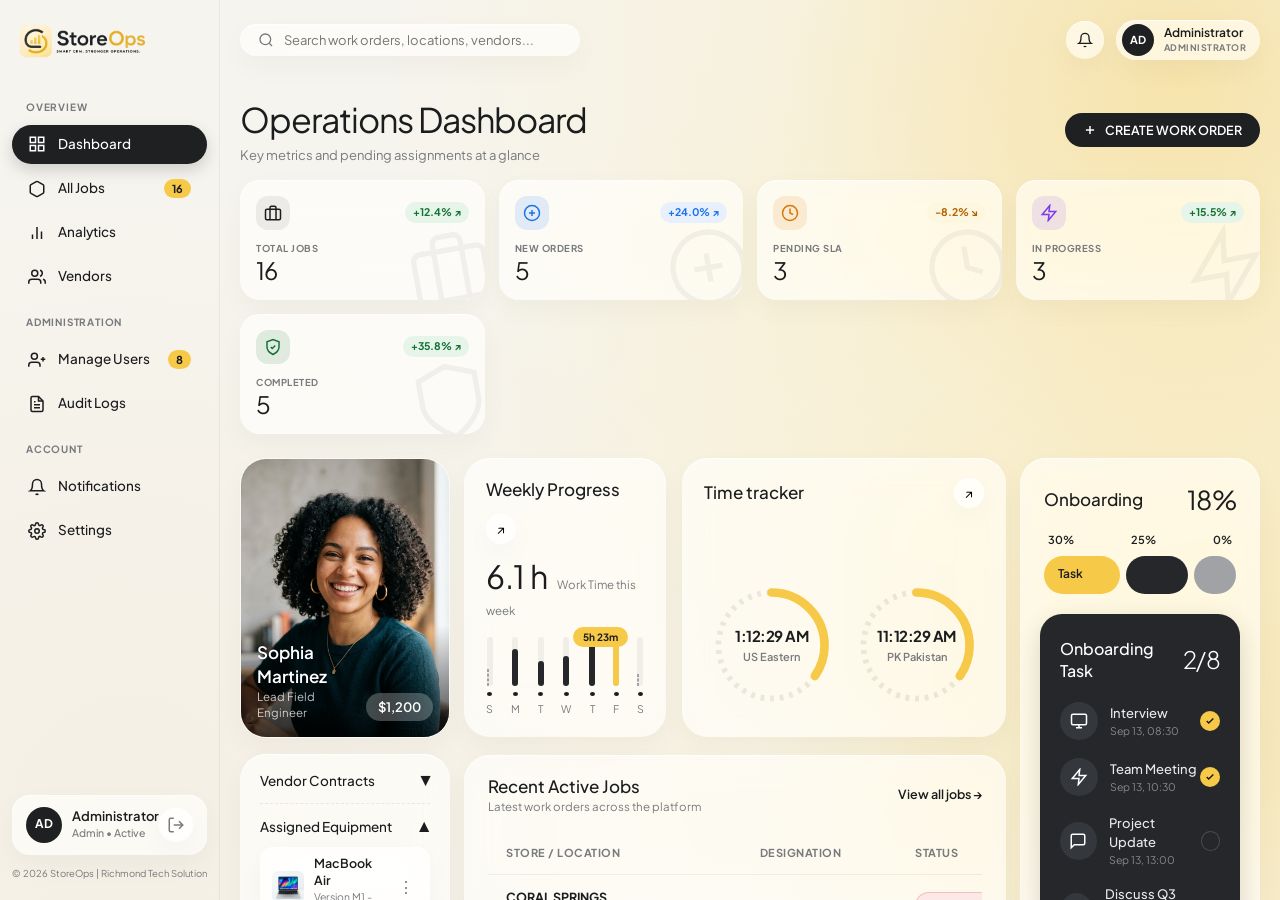
==== index.html @ 30a2a41d "Initial commit - StoreOps CRM" ====
<!DOCTYPE html>
<html lang="en">
<head>
  <meta charset="UTF-8">
  <meta name="viewport" content="width=device-width, initial-scale=1.0">
  <title>Operations Dashboard - StoreOps CRM</title>
  <!-- Main CSS Stylesheet -->
  <link rel="stylesheet" href="css/style.css">
</head>
<body>

  <!-- Mobile Sidebar Backdrop Overlay -->
  <div id="sidebarBackdrop" class="sidebar-overlay"></div>

  <!-- Main App Shell Window Container -->
  <div class="dashboard-container">

    <!-- LEFT SIDEBAR NAVIGATION PANEL -->
    <aside class="crm-sidebar">
      <!-- Top Branding -->
      <div class="sidebar-header">
        <a href="index.html" style="display:flex; align-items:center;">
          <img src="assets/images/storelogo.webp" alt="StoreOps Logo" class="sidebar-logo-img">
        </a>
      </div>

      <!-- Navigation Categories -->
      <nav class="sidebar-nav">
        <div class="nav-section-title">OVERVIEW</div>
        <a href="index.html" class="nav-link active" data-view="dashboard">
          <div class="nav-left-group">
            <svg width="18" height="18" viewBox="0 0 24 24" fill="none" stroke="currentColor" stroke-width="2">
              <rect x="3" y="3" width="7" height="7"></rect>
              <rect x="14" y="3" width="7" height="7"></rect>
              <rect x="14" y="14" width="7" height="7"></rect>
              <rect x="3" y="14" width="7" height="7"></rect>
            </svg>
            <span class="nav-label">Dashboard</span>
          </div>
        </a>

        <a href="jobs.html" class="nav-link" data-view="jobs">
          <div class="nav-left-group">
            <svg width="18" height="18" viewBox="0 0 24 24" fill="none" stroke="currentColor" stroke-width="2">
              <path d="M21 16V8a2 2 0 0 0-1-1.73l-7-4a2 2 0 0 0-2 0l-7 4A2 2 0 0 0 3 8v8a2 2 0 0 0 1 1.73l7 4a2 2 0 0 0 2 0l7-4A2 2 0 0 0 21 16z"></path>
            </svg>
            <span class="nav-label">All Jobs</span>
          </div>
          <span class="nav-badge yellow" id="jobsCountBadge">10</span>
        </a>

        <a href="analytics.html" class="nav-link" data-view="analytics">
          <div class="nav-left-group">
            <svg width="18" height="18" viewBox="0 0 24 24" fill="none" stroke="currentColor" stroke-width="2">
              <line x1="18" y1="20" x2="18" y2="10"></line>
              <line x1="12" y1="20" x2="12" y2="4"></line>
              <line x1="6" y1="20" x2="6" y2="14"></line>
            </svg>
            <span class="nav-label">Analytics</span>
          </div>
        </a>

        <a href="vendors.html" class="nav-link" data-view="vendors">
          <div class="nav-left-group">
            <svg width="18" height="18" viewBox="0 0 24 24" fill="none" stroke="currentColor" stroke-width="2">
              <path d="M17 21v-2a4 4 0 0 0-4-4H5a4 4 0 0 0-4 4v2"></path>
              <circle cx="9" cy="7" r="4"></circle>
              <path d="M23 21v-2a4 4 0 0 0-3-3.87"></path>
              <path d="M16 3.13a4 4 0 0 1 0 7.75"></path>
            </svg>
            <span class="nav-label">Vendors</span>
          </div>
        </a>

        <div class="nav-section-title">ADMINISTRATION</div>
        <a href="users.html" class="nav-link" data-view="users">
          <div class="nav-left-group">
            <svg width="18" height="18" viewBox="0 0 24 24" fill="none" stroke="currentColor" stroke-width="2">
              <path d="M16 21v-2a4 4 0 0 0-4-4H5a4 4 0 0 0-4 4v2"></path>
              <circle cx="8.5" cy="7" r="4"></circle>
              <line x1="20" y1="8" x2="20" y2="14"></line>
              <line x1="23" y1="11" x2="17" y2="11"></line>
            </svg>
            <span class="nav-label">Manage Users</span>
          </div>
          <span class="nav-badge yellow" id="usersCountBadge">8</span>
        </a>

        <a href="audit.html" class="nav-link" data-view="audit">
          <div class="nav-left-group">
            <svg width="18" height="18" viewBox="0 0 24 24" fill="none" stroke="currentColor" stroke-width="2">
              <path d="M14 2H6a2 2 0 0 0-2 2v16a2 2 0 0 0 2 2h12a2 2 0 0 0 2-2V8z"></path>
              <polyline points="14 2 14 8 20 8"></polyline>
              <line x1="16" y1="13" x2="8" y2="13"></line>
              <line x1="16" y1="17" x2="8" y2="17"></line>
              <polyline points="10 9 9 9 8 9"></polyline>
            </svg>
            <span class="nav-label">Audit Logs</span>
          </div>
        </a>

        <div class="nav-section-title">ACCOUNT</div>
        <a href="notifications.html" class="nav-link" data-view="notifications">
          <div class="nav-left-group">
            <svg width="18" height="18" viewBox="0 0 24 24" fill="none" stroke="currentColor" stroke-width="2">
              <path d="M18 8A6 6 0 0 0 6 8c0 7-3 9-3 9h18s-3-2-3-9"></path>
              <path d="M13.73 21a2 2 0 0 1-3.46 0"></path>
            </svg>
            <span class="nav-label">Notifications</span>
          </div>
        </a>

        <a href="#" class="nav-link setting-btn" data-view="settings">
          <div class="nav-left-group">
            <svg width="18" height="18" viewBox="0 0 24 24" fill="none" stroke="currentColor" stroke-width="2">
              <circle cx="12" cy="12" r="3"></circle>
              <path d="M19.4 15a1.65 1.65 0 0 0 .33 1.82l.06.06a2 2 0 0 1 0 2.83 2 2 0 0 1-2.83 0l-.06-.06a1.65 1.65 0 0 0-1.82-.33 1.65 1.65 0 0 0-1 1.51V21a2 2 0 0 1-2 2 2 2 0 0 1-2-2v-.09A1.65 1.65 0 0 0 9 19.4a1.65 1.65 0 0 0-1.82.33l-.06.06a2 2 0 0 1-2.83 0 2 2 0 0 1 0-2.83l.06-.06a1.65 1.65 0 0 0 .33-1.82 1.65 1.65 0 0 0-1.51-1H3a2 2 0 0 1-2-2 2 2 0 0 1 2-2h.09A1.65 1.65 0 0 0 4.6 9a1.65 1.65 0 0 0-.33-1.82l-.06-.06a2 2 0 0 1 0-2.83 2 2 0 0 1 2.83 0l.06.06a1.65 1.65 0 0 0 1.82.33H9a1.65 1.65 0 0 0 1-1.51V3a2 2 0 0 1 2-2 2 2 0 0 1 2 2v.09a1.65 1.65 0 0 0 1 1.51 1.65 1.65 0 0 0 1.82-.33l.06-.06a2 2 0 0 1 2.83 0 2 2 0 0 1 0 2.83l-.06.06a1.65 1.65 0 0 0-.33 1.82V9a1.65 1.65 0 0 0 1.51 1H21a2 2 0 0 1 2 2 2 2 0 0 1-2 2h-.09a1.65 1.65 0 0 0-1.51 1z"></path>
            </svg>
            <span class="nav-label">Settings</span>
          </div>
        </a>
      </nav>

      <!-- Sidebar Footer Active Account Profile & Logout -->
      <div class="sidebar-footer">
        <div class="sidebar-user-card">
          <div class="user-card-info">
            <div class="user-card-avatar">AD</div>
            <div class="user-card-details">
              <span id="sidebarUserName" class="user-card-name">Administrator</span>
              <span id="sidebarUserRole" class="user-card-role">Admin • Active</span>
            </div>
          </div>
          <button id="sidebarLogoutBtn" class="logout-btn" title="Logout Account">
            <svg width="18" height="18" viewBox="0 0 24 24" fill="none" stroke="currentColor" stroke-width="2">
              <path d="M9 21H5a2 2 0 0 1-2-2V5a2 2 0 0 1 2-2h4"></path>
              <polyline points="16 17 21 12 16 7"></polyline>
              <line x1="21" y1="12" x2="9" y2="12"></line>
            </svg>
          </button>
        </div>

        <div class="sidebar-copyright">
          © 2026 StoreOps | Richmond Tech Solution
        </div>
      </div>
    </aside>

    <!-- RIGHT MAIN CRM CONTENT WORKSPACE -->
    <div class="crm-main-content">

      <!-- TRANSPARENT STICKY TOP HEADER BAR -->
      <header class="top-nav-bar">
        <div class="top-search-group" style="display: flex; align-items: center; gap: 10px; width: 100%; max-width: 380px;">
          <button class="icon-btn mobile-menu-toggle" id="sidebarToggleBtn" title="Toggle Navigation Menu" style="display: none; flex-shrink: 0;">
            <svg width="20" height="20" viewBox="0 0 24 24" fill="none" stroke="currentColor" stroke-width="2"><line x1="3" y1="12" x2="21" y2="12"></line><line x1="3" y1="6" x2="21" y2="6"></line><line x1="3" y1="18" x2="21" y2="18"></line></svg>
          </button>
          <div class="top-search-box">
            <svg width="16" height="16" viewBox="0 0 24 24" fill="none" stroke="currentColor" stroke-width="2">
              <circle cx="11" cy="11" r="8"></circle>
              <line x1="21" y1="21" x2="16.65" y2="16.65"></line>
            </svg>
            <input type="text" id="globalSearchInput" placeholder="Search work orders, locations, vendors..." class="search-input">
          </div>
        </div>

        <!-- User Profile Badge & Notifications -->
        <div class="header-right-actions">
          <button class="icon-btn" title="Notifications" onclick="window.location.href='notifications.html'">
            <svg width="16" height="16" viewBox="0 0 24 24" fill="none" stroke="currentColor" stroke-width="2">
              <path d="M18 8A6 6 0 0 0 6 8c0 7-3 9-3 9h18s-3-2-3-9"></path>
              <path d="M13.73 21a2 2 0 0 1-3.46 0"></path>
            </svg>
          </button>

          <div class="user-profile-badge">
            <div class="user-avatar">AD</div>
            <div class="user-meta">
              <span id="headerUserName" class="user-name">Administrator</span>
              <span id="headerUserRole" class="user-role-tag">ADMINISTRATOR</span>
            </div>
          </div>
        </div>
      </header>

      <!-- OPERATIONS DASHBOARD MAIN PAGE WORKSPACE -->
      <main id="dashboardView">
        <!-- Welcome Greeting & Title Section -->
        <section class="hero-metrics-section">
          <div class="hero-header-row">
            <div>
              <h1 class="hero-title">Operations Dashboard</h1>
              <p class="hero-subtitle">Key metrics and pending assignments at a glance</p>
            </div>
            <button class="crm-btn-primary main-create-btn" onclick="openCRMModal('job')">
              <svg width="14" height="14" viewBox="0 0 24 24" fill="none" stroke="currentColor" stroke-width="2.5"><line x1="12" y1="5" x2="12" y2="19"></line><line x1="5" y1="12" x2="19" y2="12"></line></svg>
              CREATE WORK ORDER
            </button>
          </div>

          <!-- 5 Rich Summary KPI Cards with Trend Badges & Faint SVG Watermark Backgrounds -->
          <div class="storeops-kpi-row">
            <!-- Card 1: Total Jobs -->
            <div class="kpi-card">
              <div class="kpi-top-row">
                <div class="kpi-icon-box">
                  <svg width="18" height="18" viewBox="0 0 24 24" fill="none" stroke="currentColor" stroke-width="2">
                    <rect x="2" y="7" width="20" height="14" rx="2" ry="2"></rect>
                    <path d="M16 21V5a2 2 0 0 0-2-2h-4a2 2 0 0 0-2 2v16"></path>
                  </svg>
                </div>
                <span class="kpi-trend-pill up">+12.4% ↗</span>
              </div>
              <div class="kpi-bottom-content">
                <span class="kpi-card-title">TOTAL JOBS</span>
                <span id="kpiTotalJobs" class="kpi-card-number">153</span>
              </div>
              <svg class="kpi-watermark-bg" viewBox="0 0 24 24" fill="none" stroke="currentColor" stroke-width="1.5">
                <rect x="2" y="7" width="20" height="14" rx="2" ry="2"></rect>
                <path d="M16 21V5a2 2 0 0 0-2-2h-4a2 2 0 0 0-2 2v16"></path>
              </svg>
            </div>

            <!-- Card 2: New -->
            <div class="kpi-card">
              <div class="kpi-top-row">
                <div class="kpi-icon-box blue">
                  <svg width="18" height="18" viewBox="0 0 24 24" fill="none" stroke="currentColor" stroke-width="2">
                    <circle cx="12" cy="12" r="10"></circle>
                    <line x1="12" y1="8" x2="12" y2="16"></line>
                    <line x1="8" y1="12" x2="16" y2="12"></line>
                  </svg>
                </div>
                <span class="kpi-trend-pill blue">+24.0% ↗</span>
              </div>
              <div class="kpi-bottom-content">
                <span class="kpi-card-title">NEW ORDERS</span>
                <span id="kpiNewJobs" class="kpi-card-number">4</span>
              </div>
              <svg class="kpi-watermark-bg" viewBox="0 0 24 24" fill="none" stroke="currentColor" stroke-width="1.5">
                <circle cx="12" cy="12" r="10"></circle>
                <line x1="12" y1="8" x2="12" y2="16"></line>
                <line x1="8" y1="12" x2="16" y2="12"></line>
              </svg>
            </div>

            <!-- Card 3: Pending -->
            <div class="kpi-card">
              <div class="kpi-top-row">
                <div class="kpi-icon-box amber">
                  <svg width="18" height="18" viewBox="0 0 24 24" fill="none" stroke="currentColor" stroke-width="2">
                    <circle cx="12" cy="12" r="10"></circle>
                    <polyline points="12 6 12 12 16 14"></polyline>
                  </svg>
                </div>
                <span class="kpi-trend-pill down">-8.2% ↘</span>
              </div>
              <div class="kpi-bottom-content">
                <span class="kpi-card-title">PENDING SLA</span>
                <span id="kpiPendingJobs" class="kpi-card-number">1</span>
              </div>
              <svg class="kpi-watermark-bg" viewBox="0 0 24 24" fill="none" stroke="currentColor" stroke-width="1.5">
                <circle cx="12" cy="12" r="10"></circle>
                <polyline points="12 6 12 12 16 14"></polyline>
              </svg>
            </div>

            <!-- Card 4: In Progress -->
            <div class="kpi-card">
              <div class="kpi-top-row">
                <div class="kpi-icon-box purple">
                  <svg width="18" height="18" viewBox="0 0 24 24" fill="none" stroke="currentColor" stroke-width="2">
                    <polygon points="13 2 3 14 12 14 11 22 21 10 12 10 13 2"></polygon>
                  </svg>
                </div>
                <span class="kpi-trend-pill up">+15.5% ↗</span>
              </div>
              <div class="kpi-bottom-content">
                <span class="kpi-card-title">IN PROGRESS</span>
                <span id="kpiProgressJobs" class="kpi-card-number">10</span>
              </div>
              <svg class="kpi-watermark-bg" viewBox="0 0 24 24" fill="none" stroke="currentColor" stroke-width="1.5">
                <polygon points="13 2 3 14 12 14 11 22 21 10 12 10 13 2"></polygon>
              </svg>
            </div>

            <!-- Card 5: Done -->
            <div class="kpi-card highlight-green">
              <div class="kpi-top-row">
                <div class="kpi-icon-box green">
                  <svg width="18" height="18" viewBox="0 0 24 24" fill="none" stroke="currentColor" stroke-width="2">
                    <path d="M12 22s8-4 8-10V5l-8-3-8 3v7c0 6 8 10 8 10z"></path>
                    <polyline points="9 12 11 14 15 10"></polyline>
                  </svg>
                </div>
                <span class="kpi-trend-pill up">+35.8% ↗</span>
              </div>
              <div class="kpi-bottom-content">
                <span class="kpi-card-title">COMPLETED</span>
                <span id="kpiDoneJobs" class="kpi-card-number">133</span>
              </div>
              <svg class="kpi-watermark-bg" viewBox="0 0 24 24" fill="none" stroke="currentColor" stroke-width="1.5">
                <path d="M12 22s8-4 8-10V5l-8-3-8 3v7c0 6 8 10 8 10z"></path>
              </svg>
            </div>
          </div>
        </section>

        <!-- Main 3-Column Dashboard Layout -->
        <div class="dashboard-grid">

          <!-- COLUMN 1: Profile & Accordion Menu -->
          <section class="left-col">
            <!-- Team Member Hero Portrait Card -->
            <div class="profile-card">
              <img src="assets/images/avatar.png" alt="Sophia Martinez" class="profile-img">
              <div class="profile-overlay">
                <div class="profile-info">
                  <h3 class="profile-name">Sophia Martinez</h3>
                  <p class="profile-role">Lead Field Engineer</p>
                </div>
                <div class="profile-badge">$1,200</div>
              </div>
            </div>

            <!-- Collapsible Accordion List -->
            <div class="accordion-card">
              <div class="accordion-item">
                <div class="accordion-header">
                  <span>Vendor Contracts</span>
                  <i>▼</i>
                </div>
                <div class="accordion-content">
                  <p class="stat-subtext">Active Vendors: 18 Certified Trades.</p>
                </div>
              </div>

              <div class="accordion-item expanded">
                <div class="accordion-header">
                  <span>Assigned Equipment</span>
                  <i>▲</i>
                </div>
                <div class="accordion-content">
                  <div class="device-item">
                    <img src="assets/images/macbook_air.png" alt="MacBook Air" class="device-img-thumb">
                    <div class="device-details">
                      <div class="device-name">MacBook Air</div>
                      <div class="device-spec">Version M1 - Field Ops</div>
                    </div>
                    <button class="more-btn">⋮</button>
                  </div>
                </div>
              </div>

              <div class="accordion-item">
                <div class="accordion-header">
                  <span>Payment Summary</span>
                  <i>▼</i>
                </div>
                <div class="accordion-content">
                  <p class="stat-subtext">Completed Work Invoices: $42,500.</p>
                </div>
              </div>
            </div>
          </section>

          <!-- COLUMN 2: Weekly Progress & Dual Circular Dotted Clocks -->
          <section class="middle-col">
            <!-- Top Split Cards -->
            <div class="middle-top-row">
              <!-- Progress Chart -->
              <div class="dash-card">
                <div class="card-header">
                  <h2 class="card-title">Weekly Progress</h2>
                  <button class="arrow-circle-btn">↗</button>
                </div>
                <div>
                  <span class="big-stat-val">6.1 h</span>
                  <span class="stat-subtext">Work Time this week</span>
                </div>
                <div class="chart-container">
                  <div class="floating-tooltip-pill">5h 23m</div>
                  <div class="bars-wrapper">
                    <div class="bar-col"><div class="bar-track"><div class="bar-fill dashed" style="height: 35%;"></div></div><div class="bar-dot"></div><span class="bar-day-label">S</span></div>
                    <div class="bar-col"><div class="bar-track"><div class="bar-fill" style="height: 75%;"></div></div><div class="bar-dot"></div><span class="bar-day-label">M</span></div>
                    <div class="bar-col"><div class="bar-track"><div class="bar-fill" style="height: 50%;"></div></div><div class="bar-dot"></div><span class="bar-day-label">T</span></div>
                    <div class="bar-col"><div class="bar-track"><div class="bar-fill" style="height: 60%;"></div></div><div class="bar-dot"></div><span class="bar-day-label">W</span></div>
                    <div class="bar-col"><div class="bar-track"><div class="bar-fill" style="height: 85%;"></div></div><div class="bar-dot"></div><span class="bar-day-label">T</span></div>
                    <div class="bar-col"><div class="bar-track"><div class="bar-fill highlight" style="height: 95%;"></div></div><div class="bar-dot"></div><span class="bar-day-label">F</span></div>
                    <div class="bar-col"><div class="bar-track"><div class="bar-fill dashed" style="height: 25%;"></div></div><div class="bar-dot"></div><span class="bar-day-label">S</span></div>
                  </div>
                </div>
              </div>

              <!-- Time tracker Card with 2 DUAL CIRCULAR DOTTED DIAL CLOCKS -->
              <div class="dash-card time-tracker-card">
                <div class="card-header">
                  <h2 class="card-title">Time tracker</h2>
                  <button class="arrow-circle-btn">↗</button>
                </div>

                <div class="circular-clocks-row">
                  <div class="clock-dial-item">
                    <div class="timer-display-box">
                      <svg class="radial-timer-svg" viewBox="0 0 140 140">
                        <circle class="timer-circle-bg" cx="70" cy="70" r="55"></circle>
                        <circle class="timer-circle-progress" cx="70" cy="70" r="55"></circle>
                      </svg>
                      <div class="timer-center-info">
                        <div id="usTimeDigits" class="timer-digits">07:25 PM</div>
                        <div class="timer-sublabel">US Eastern</div>
                      </div>
                    </div>
                  </div>

                  <div class="clock-dial-item">
                    <div class="timer-display-box">
                      <svg class="radial-timer-svg" viewBox="0 0 140 140">
                        <circle class="timer-circle-bg" cx="70" cy="70" r="55"></circle>
                        <circle class="timer-circle-progress" cx="70" cy="70" r="55"></circle>
                      </svg>
                      <div class="timer-center-info">
                        <div id="pkTimeDigits" class="timer-digits">04:25 AM</div>
                        <div class="timer-sublabel">PK Pakistan</div>
                      </div>
                    </div>
                  </div>
                </div>
              </div>
            </div>

            <!-- Recent Active Jobs Table Container -->
            <div class="jobs-table-card">
              <div class="table-card-header">
                <div>
                  <h2 class="card-title">Recent Active Jobs</h2>
                  <p class="stat-subtext">Latest work orders across the platform</p>
                </div>
                <a href="jobs.html" class="view-all-link">View all jobs →</a>
              </div>

              <div class="table-responsive">
                <table class="crm-table">
                  <thead>
                    <tr>
                      <th>STORE / LOCATION</th>
                      <th>DESIGNATION</th>
                      <th>STATUS</th>
                      <th>URGENCY</th>
                    </tr>
                  </thead>
                  <tbody id="activeJobsTableBody">
                    <!-- Dashboard Jobs Table Rows -->
                  </tbody>
                </table>
              </div>
            </div>
          </section>

          <!-- COLUMN 3: Unified Outer Single Container Card -->
          <section class="right-col">
            <div class="right-unified-card">
              <div class="onboarding-overview-section">
                <div class="overview-header">
                  <h2 class="card-title">Onboarding</h2>
                  <span class="percent-large">18%</span>
                </div>

                <div class="progress-metrics-row">
                  <span>30%</span>
                  <span>25%</span>
                  <span>0%</span>
                </div>

                <div class="multi-color-bar">
                  <div class="segment-pill yellow">Task</div>
                  <div class="segment-pill dark"></div>
                  <div class="segment-pill gray"></div>
                </div>
              </div>

              <div class="dark-task-panel">
                <div class="dark-panel-header">
                  <h2 class="panel-title">Onboarding Task</h2>
                  <span id="taskCounterBadge" class="task-count-badge">2/8</span>
                </div>

                <div class="tasks-list">
                  <div class="task-item-row">
                    <div class="task-left-info">
                      <div class="task-icon-circle">
                        <svg width="18" height="18" viewBox="0 0 24 24" fill="none" stroke="currentColor" stroke-width="2"><rect x="2" y="3" width="20" height="14" rx="2" ry="2"></rect><line x1="8" y1="21" x2="16" y2="21"></line><line x1="12" y1="17" x2="12" y2="21"></line></svg>
                      </div>
                      <div>
                        <div class="task-item-name">Interview</div>
                        <div class="task-item-time">Sep 13, 08:30</div>
                      </div>
                    </div>
                    <button class="task-check-btn checked">
                      <svg width="10" height="10" viewBox="0 0 24 24" fill="none" stroke="currentColor" stroke-width="3.5"><polyline points="20 6 9 17 4 12"></polyline></svg>
                    </button>
                  </div>

                  <div class="task-item-row">
                    <div class="task-left-info">
                      <div class="task-icon-circle">
                        <svg width="18" height="18" viewBox="0 0 24 24" fill="none" stroke="currentColor" stroke-width="2"><polygon points="13 2 3 14 12 14 11 22 21 10 12 10 13 2"></polygon></svg>
                      </div>
                      <div>
                        <div class="task-item-name">Team Meeting</div>
                        <div class="task-item-time">Sep 13, 10:30</div>
                      </div>
                    </div>
                    <button class="task-check-btn checked">
                      <svg width="10" height="10" viewBox="0 0 24 24" fill="none" stroke="currentColor" stroke-width="3.5"><polyline points="20 6 9 17 4 12"></polyline></svg>
                    </button>
                  </div>

                  <div class="task-item-row">
                    <div class="task-left-info">
                      <div class="task-icon-circle">
                        <svg width="18" height="18" viewBox="0 0 24 24" fill="none" stroke="currentColor" stroke-width="2"><path d="M21 15a2 2 0 0 1-2 2H7l-4 4V5a2 2 0 0 1 2-2h14a2 2 0 0 1 2 2z"></path></svg>
                      </div>
                      <div>
                        <div class="task-item-name">Project Update</div>
                        <div class="task-item-time">Sep 13, 13:00</div>
                      </div>
                    </div>
                    <button class="task-check-btn unchecked"></button>
                  </div>

                  <div class="task-item-row">
                    <div class="task-left-info">
                      <div class="task-icon-circle">
                        <svg width="18" height="18" viewBox="0 0 24 24" fill="none" stroke="currentColor" stroke-width="2"><path d="M12 20h9"></path><path d="M16.5 3.5a2.121 2.121 0 0 1 3 3L7 19l-4 1 1-4L16.5 3.5z"></path></svg>
                      </div>
                      <div>
                        <div class="task-item-name">Discuss Q3 Goals</div>
                        <div class="task-item-time">Sep 13, 14:45</div>
                      </div>
                    </div>
                    <button class="task-check-btn unchecked"></button>
                  </div>

                  <div class="task-item-row">
                    <div class="task-left-info">
                      <div class="task-icon-circle">
                        <svg width="18" height="18" viewBox="0 0 24 24" fill="none" stroke="currentColor" stroke-width="2"><path d="M10 13a5 5 0 0 0 7.54.54l3-3a5 5 0 0 0-7.07-7.07l-1.72 1.71"></path><path d="M14 11a5 5 0 0 0-7.54-.54l-3 3a5 5 0 0 0 7.07 7.07l1.71-1.71"></path></svg>
                      </div>
                      <div>
                        <div class="task-item-name">HR Policy Review</div>
                        <div class="task-item-time">Sep 13, 16:30</div>
                      </div>
                    </div>
                    <button class="task-check-btn unchecked"></button>
                  </div>
                </div>
              </div>
            </div>
          </section>
        </div>
      </main>

    </div>
  </div>

  <!-- Dynamic CRM Quick Action Modal -->
  <div id="crmModalBackdrop" class="modal-backdrop">
    <div class="modal-content">
      <div class="modal-header">
        <h3 id="modalTitle" class="modal-title">Create New Work Order</h3>
        <span id="closeModalBtn" class="modal-close-btn">&times;</span>
      </div>
      <form id="crmModalForm">
        <div class="modal-body" id="modalDynamicFields">
          <!-- Dynamic Input Fields Rendered via JS -->
        </div>
        <div class="modal-footer">
          <button type="submit" id="modalSubmitBtn" class="btn-primary-action">Save Entry</button>
        </div>
      </form>
    </div>
  </div>

  <!-- Toast Notification Container -->
  <div id="toastContainer" class="toast-container"></div>

  <!-- Main JavaScript File -->
  <script src="js/app.js"></script>
</body>
</html>
---- css/style.css ----
/* ==========================================================================
   StoreOps - Job Management CRM Styling (Restored Original Font Sizes)
   ========================================================================== */

@import url('https://fonts.googleapis.com/css2?family=Plus+Jakarta+Sans:ital,wght@0,300;0,400;0,500;0,600;0,700;1,400&display=swap');

:root {
  /* Unified Glassmorphism System Tokens */
  --bg-outer: #E2E6EC;
  --bg-card-main: #F6F4EE;
  
  /* Glass Card Translucency */
  --glass-bg: rgba(255, 255, 255, 0.65);
  --glass-bg-hover: rgba(255, 255, 255, 0.78);
  --glass-blur: blur(20px) saturate(160%);
  --glass-border: 1px solid rgba(255, 255, 255, 0.85);
  --glass-border-hover: 1px solid rgba(255, 255, 255, 0.98);
  --glass-shadow: 0 10px 28px rgba(0, 0, 0, 0.035), inset 0 1px 1px rgba(255, 255, 255, 0.85);
  --glass-shadow-hover: 0 16px 36px rgba(0, 0, 0, 0.05), inset 0 1px 1px rgba(255, 255, 255, 0.95);
  
  /* Accent Colors */
  --bg-card-dark: #25272A;
  --bg-card-dark-hover: #313438;
  --bg-pill-dark: #1E2022;
  --accent-yellow: #F7C948;
  --accent-yellow-hover: #E5B837;
  --accent-yellow-light: #FDE8A5;
  --accent-green: #34D399;
  --accent-green-bg: rgba(230, 244, 234, 0.85);
  --accent-red-bg: rgba(252, 232, 230, 0.85);
  --accent-blue-bg: rgba(232, 240, 254, 0.85);
  
  /* Text Colors */
  --text-main: #1A1C1E;
  --text-muted: #787A7D;
  --text-light: #A0A2A6;
  --text-white: #FFFFFF;
  
  /* Typography & Radius */
  --font-family: 'Plus Jakarta Sans', -apple-system, BlinkMacSystemFont, 'Segoe UI', Roboto, sans-serif;
  --radius-card: 26px;
  --radius-pill: 50px;
  --transition: all 0.25s cubic-bezier(0.4, 0, 0.2, 1);
}

/* Reset & Base */
* {
  box-sizing: border-box;
  margin: 0;
  padding: 0;
}

body {
  font-family: var(--font-family);
  background-color: var(--bg-card-main);
  color: var(--text-main);
  min-height: 100vh;
  width: 100%;
  margin: 0;
  padding: 0;
  line-height: 1.4;
  -webkit-font-smoothing: antialiased;
  overflow: hidden;
}

button {
  font-family: inherit;
  cursor: pointer;
  border: none;
  background: none;
  outline: none;
}

input, select, textarea {
  font-family: inherit;
}

/* ==========================================================================
   MASTER AMBIENT BACKGROUND
   ========================================================================== */
.dashboard-container {
  display: flex;
  width: 100%;
  height: 100vh;
  background-color: #F6F4EE;
  background-image: 
    radial-gradient(circle at 92% 8%, rgba(247, 208, 98, 0.45) 0%, rgba(253, 230, 150, 0.18) 28%, transparent 55%),
    radial-gradient(circle at 95% 82%, rgba(247, 208, 98, 0.38) 0%, rgba(253, 230, 150, 0.15) 32%, transparent 60%),
    radial-gradient(circle at 10% 90%, rgba(242, 232, 212, 0.4) 0%, transparent 45%);
  position: relative;
  overflow: hidden;
}

/* ==========================================================================
   UNIFIED GLASSMORPHISM CARD STYLING CLASS
   ========================================================================== */
.glass-panel,
.kpi-card,
.dash-card,
.accordion-card,
.jobs-table-card,
.right-unified-card,
.sidebar-user-card,
.top-search-box,
.user-profile-badge,
.icon-btn,
.toolbar-left-search,
.toolbar-select,
.table-action-btn,
.arrow-circle-btn,
.logout-btn,
.device-item,
.detail-spec-card,
.comments-card,
.financial-card,
.financial-summary-top-card,
.config-sidebar-card,
.w9-form-card {
  background: var(--glass-bg) !important;
  backdrop-filter: var(--glass-blur) !important;
  -webkit-backdrop-filter: var(--glass-blur) !important;
  /* border: var(--glass-border) !important; */
  box-shadow: var(--glass-shadow) !important;
  transition: var(--transition) !important;
}

/* Glassmorphism Hover Effects */
.kpi-card:hover,
.dash-card:hover,
.accordion-card:hover,
.jobs-table-card:hover,
.sidebar-user-card:hover,
.icon-btn:hover,
.table-action-btn:hover,
.toolbar-select:hover {
  background: var(--glass-bg-hover) !important;
  /* border: var(--glass-border-hover) !important; */
  box-shadow: var(--glass-shadow-hover) !important;
}

/* ==========================================================================
   100% FIXED NON-SCROLLABLE LEFT SIDEBAR NAVIGATION
   ========================================================================== */
.crm-sidebar {
  position: fixed;
  top: 0;
  left: 0;
  width: 250px;
  height: 100vh;
  flex-shrink: 0;
  background: transparent;
  backdrop-filter: none;
  border-right: 1px solid rgba(0, 0, 0, 0.05);
  padding: 24px 18px;
  display: flex;
  flex-direction: column;
  justify-content: space-between;
  z-index: 200;
  overflow: hidden;
  transition: var(--transition);
}

.sidebar-header {
  margin-bottom: 24px;
  padding: 2px 4px;
}

.sidebar-logo-img {
  height: 38px;
  max-width: 180px;
  object-fit: contain;
  display: block;
}

.sidebar-nav {
  display: flex;
  flex-direction: column;
  gap: 5px;
  flex: 1;
}

.nav-section-title {
  font-size: 10px;
  font-weight: 700;
  letter-spacing: 0.8px;
  color: var(--text-muted);
  margin: 14px 0 6px 14px;
  text-transform: uppercase;
}

.sidebar-nav .nav-link {
  display: flex;
  align-items: center;
  justify-content: space-between;
  padding: 10px 16px;
  border-radius: var(--radius-pill);
  font-size: 13.5px;
  font-weight: 500;
  color: var(--text-main);
  transition: var(--transition);
  text-decoration: none;
  width: 100%;
}

.nav-left-group {
  display: flex;
  align-items: center;
  gap: 12px;
}

.nav-left-group svg {
  flex-shrink: 0;
}

.nav-label {
  white-space: nowrap;
}

.sidebar-nav .nav-link.active {
  background-color: var(--bg-pill-dark) !important;
  color: var(--text-white);
  box-shadow: 0 6px 16px rgba(0, 0, 0, 0.16) !important;
}

.sidebar-nav .nav-link:hover:not(.active) {
  background-color: rgba(0, 0, 0, 0.05);
}

.nav-badge {
  font-size: 11px;
  font-weight: 700;
  padding: 2px 8px;
  border-radius: 10px;
}

.nav-badge.yellow {
  background: var(--accent-yellow);
  color: var(--text-main);
}

.sidebar-footer {
  margin-top: 18px;
  display: flex;
  flex-direction: column;
  gap: 12px;
}

.sidebar-user-card {
  border-radius: 18px;
  padding: 12px 14px;
  display: flex;
  align-items: center;
  justify-content: space-between;
}

.user-card-info {
  display: flex;
  align-items: center;
  gap: 10px;
}

.user-card-avatar {
  width: 36px;
  height: 36px;
  border-radius: 50%;
  background: var(--bg-pill-dark);
  color: var(--text-white);
  display: flex;
  align-items: center;
  justify-content: center;
  font-size: 12px;
  font-weight: 700;
  flex-shrink: 0;
}

.user-card-details {
  display: flex;
  flex-direction: column;
  gap: 1px;
}

.user-card-name {
  font-size: 13px;
  font-weight: 600;
  color: var(--text-main);
  line-height: 1.2;
}

.user-card-role {
  font-size: 10.5px;
  font-weight: 500;
  color: var(--text-muted);
}

.logout-btn {
  width: 34px;
  height: 34px;
  border-radius: 50%;
  display: flex;
  align-items: center;
  justify-content: center;
  color: var(--text-muted);
  flex-shrink: 0;
}

.logout-btn:hover {
  background: #FCE8E6 !important;
  color: #D93025 !important;
  border-color: rgba(217, 48, 37, 0.3) !important;
  transform: scale(1.05);
}

.sidebar-copyright {
  font-size: 9.5px;
  color: var(--text-muted);
  text-align: center;
}

/* ==========================================================================
   RIGHT MAIN CRM CONTENT WORKSPACE
   ========================================================================== */
.crm-main-content {
  margin-left: 250px;
  flex: 1;
  height: 100vh;
  overflow-y: auto;
  overflow-x: hidden;
  padding: 0 32px 32px 32px;
  min-width: 0;
  /* max-width: calc(100vw - 250px); */
  box-sizing: border-box;
  -webkit-overflow-scrolling: touch;
}

/* TRANSPARENT NON-STICKY TOP HEADER BAR */
.top-nav-bar {
  position: relative;
  z-index: 10;
  background: transparent;
  backdrop-filter: none;
  display: flex;
  align-items: center;
  justify-content: space-between;
  padding-top: 20px;
  padding-bottom: 16px;
  margin-bottom: 20px;
  gap: 14px;
}

.top-search-box {
  display: flex;
  align-items: center;
  gap: 10px;
  border-radius: var(--radius-pill);
  padding: 8px 18px;
  width: 100%;
  max-width: 340px;
}

.top-search-box svg { color: var(--text-muted); flex-shrink: 0; }
.search-input { border: none; background: transparent; outline: none; font-size: 13px; color: var(--text-main); width: 100%; }

.header-right-actions { display: flex; align-items: center; gap: 12px; }
.icon-btn {
  width: 38px;
  height: 38px;
  border-radius: 50%;
  display: flex;
  align-items: center;
  justify-content: center;
  color: var(--text-main);
  flex-shrink: 0;
}
.icon-btn:hover { transform: translateY(-2px); }

.user-profile-badge {
  display: flex;
  align-items: center;
  gap: 10px;
  border-radius: var(--radius-pill);
  padding: 4px 14px 4px 6px;
}

.user-avatar {
  width: 32px;
  height: 32px;
  border-radius: 50%;
  background: var(--bg-pill-dark);
  color: var(--text-white);
  display: flex;
  align-items: center;
  justify-content: center;
  font-size: 11px;
  font-weight: 700;
  flex-shrink: 0;
}

.user-meta { display: flex; flex-direction: column; }
.user-name { font-size: 12px; font-weight: 600; color: var(--text-main); white-space: nowrap; }
.user-role-tag { font-size: 9px; font-weight: 700; color: var(--text-muted); letter-spacing: 0.5px; }

/* Hero Section */
.hero-metrics-section { margin-bottom: 22px; }
.hero-header-row { display: flex; align-items: center; justify-content: space-between; margin-bottom: 16px; gap: 14px; flex-wrap: wrap; }
.hero-title { font-size: 34px; font-weight: 400; letter-spacing: -1px; color: var(--text-main); }
.hero-subtitle { font-size: 13px; color: var(--text-muted); margin-top: 2px; }
.main-create-btn { width: auto; padding: 10px 22px; font-size: 13px; white-space: nowrap; }

.crm-btn-primary {
  background: var(--bg-pill-dark);
  color: var(--text-white);
  padding: 9px 18px;
  border-radius: var(--radius-pill);
  font-size: 12.5px;
  font-weight: 600;
  display: flex;
  align-items: center;
  justify-content: center;
  gap: 8px;
  transition: var(--transition);
}

.crm-btn-primary:hover {
  background: #33363A;
  transform: translateY(-1px);
}

/* 5 Rich Summary KPI Cards */
.storeops-kpi-row {
  display: grid;
  grid-template-columns: repeat(5, minmax(0, 1fr));
  gap: 12px;
}

.kpi-card {
  position: relative;
  overflow: hidden;
  border-radius: 20px;
  padding: 16px 16px;
  display: flex;
  flex-direction: column;
  justify-content: space-between;
  min-height: 120px;
  min-width: 0;
}
.kpi-card.highlight-green { border-color: rgba(52, 211, 153, 0.6) !important; }

.kpi-top-row {
  display: flex;
  align-items: center;
  justify-content: space-between;
  margin-bottom: 10px;
  position: relative;
  z-index: 2;
  gap: 6px;
}

.kpi-icon-box {
  width: 34px;
  height: 34px;
  border-radius: 12px;
  display: flex;
  align-items: center;
  justify-content: center;
  background: rgba(37, 39, 42, 0.08);
  color: var(--text-main);
  flex-shrink: 0;
}
.kpi-icon-box.blue { background: rgba(26, 115, 232, 0.12); color: #1A73E8; }
.kpi-icon-box.amber { background: rgba(217, 119, 6, 0.12); color: #D97706; }
.kpi-icon-box.purple { background: rgba(124, 58, 237, 0.12); color: #7C3AED; }
.kpi-icon-box.green { background: rgba(19, 115, 51, 0.12); color: #137333; }
.kpi-icon-box.coral { background: rgba(217, 48, 37, 0.12); color: #D93025; }

.kpi-trend-pill {
  font-size: 10.5px;
  font-weight: 700;
  padding: 3px 8px;
  border-radius: var(--radius-pill);
  display: inline-flex;
  align-items: center;
  gap: 3px;
  white-space: nowrap;
}
.kpi-trend-pill.up { background: #E6F4EA; color: #137333; }
.kpi-trend-pill.down { background: #FEF7E0; color: #B06000; }
.kpi-trend-pill.blue { background: #E8F0FE; color: #1A73E8; }

.kpi-bottom-content {
  display: flex;
  flex-direction: column;
  gap: 2px;
  position: relative;
  z-index: 2;
  min-width: 0;
}

.kpi-card-title {
  font-size: 10px;
  font-weight: 700;
  letter-spacing: 0.5px;
  color: var(--text-muted);
  text-transform: uppercase;
  white-space: nowrap;
  overflow: hidden;
  text-overflow: ellipsis;
}

.kpi-card-number {
  font-size: 28px;
  font-weight: 400;
  letter-spacing: -0.8px;
  color: var(--text-main);
  line-height: 1.1;
}

.kpi-watermark-bg {
  position: absolute;
  right: -8px;
  bottom: -10px;
  width: 85px;
  height: 85px;
  color: var(--text-main);
  opacity: 0.05;
  pointer-events: none;
  z-index: 1;
  transform: rotate(-10deg);
}

/* Main 3-Column Dashboard Grid Layout */
.dashboard-grid {
  display: grid;
  grid-template-columns: 240px minmax(0, 1fr) 280px;
  gap: 18px;
  align-items: start;
}

/* Left Column Cards */
.left-col { display: flex; flex-direction: column; gap: 16px; min-width: 0; }
.profile-card { position: relative; height: 280px; border-radius: var(--radius-card); overflow: hidden; box-shadow: var(--glass-shadow); border: 1px solid rgba(255, 255, 255, 0.6); }
.profile-img { width: 100%; height: 100%; object-fit: cover; display: block; }
.profile-overlay {
  position: absolute; bottom: 0; left: 0; right: 0; padding: 16px;
  background: linear-gradient(to top, rgba(0, 0, 0, 0.75) 0%, transparent 100%);
  display: flex; justify-content: space-between; align-items: flex-end;
}
.profile-name { font-size: 17px; font-weight: 600; color: #fff; }
.profile-role { font-size: 11.5px; color: rgba(255, 255, 255, 0.75); }
.profile-badge { background: rgba(255, 255, 255, 0.25); backdrop-filter: blur(10px); color: #fff; padding: 5px 12px; border-radius: var(--radius-pill); font-size: 13px; font-weight: 600; }

.accordion-card {
  border-radius: var(--radius-card);
  padding: 18px 20px;
  display: flex;
  flex-direction: column;
  gap: 14px;
}
.accordion-item { border-bottom: 1px dashed rgba(0, 0, 0, 0.08); padding-bottom: 12px; }
.accordion-item:last-child { border-bottom: none; padding-bottom: 0; }
.accordion-header { display: flex; justify-content: space-between; font-size: 13.5px; font-weight: 500; cursor: pointer; }
.accordion-content { display: none; padding-top: 10px; }
.accordion-item.expanded .accordion-content { display: block; }
.device-item { display: flex; align-items: center; gap: 10px; padding: 8px 12px; border-radius: 14px; }
.device-img-thumb { width: 40px; height: 32px; object-fit: cover; border-radius: 6px; }
.device-name { font-size: 12.5px; font-weight: 600; }
.device-spec { font-size: 10.5px; color: var(--text-muted); }
.more-btn { color: var(--text-muted); font-size: 16px; padding: 4px; }

/* Middle Column Cards */
.middle-col { display: flex; flex-direction: column; gap: 18px; min-width: 0; }
.middle-top-row { display: grid; grid-template-columns: 1fr 1fr; gap: 16px; }
.dash-card {
  border-radius: var(--radius-card);
  padding: 20px 22px;
}
.card-header { display: flex; justify-content: space-between; align-items: center; margin-bottom: 10px; }
.card-title { font-size: 17px; font-weight: 500; }
.arrow-circle-btn { width: 30px; height: 30px; border-radius: 50%; display: flex; align-items: center; justify-content: center; }
.big-stat-val { font-size: 32px; font-weight: 400; margin-right: 6px; }
.stat-subtext { font-size: 11.5px; color: var(--text-muted); }

.chart-container { margin-top: 16px; position: relative; }
.floating-tooltip-pill { position: absolute; top: -10px; right: 16px; background: var(--accent-yellow); padding: 3px 10px; border-radius: var(--radius-pill); font-size: 10px; font-weight: 700; box-shadow: var(--shadow-glow-yellow); }
.bars-wrapper { display: flex; align-items: flex-end; justify-content: space-between; height: 80px; }
.bar-col { display: flex; flex-direction: column; align-items: center; gap: 6px; height: 100%; justify-content: flex-end; }
.bar-track { width: 6px; height: 60px; background: rgba(0, 0, 0, 0.05); border-radius: 10px; display: flex; align-items: flex-end; }
.bar-fill { width: 6px; background: #25272A; border-radius: 10px; }
.bar-fill.highlight { background: var(--accent-yellow); }
.bar-fill.dashed { background: transparent; border: 1px dashed var(--text-light); width: 2px; }
.bar-dot { width: 5px; height: 5px; border-radius: 50%; background: var(--text-main); }
.bar-day-label { font-size: 10.5px; color: var(--text-muted); }

/* Time tracker Card & 2 Dual Circular Dotted Clock Gauges */
.time-tracker-card {
  display: flex;
  flex-direction: column;
  justify-content: space-between;
}

.circular-clocks-row {
  display: grid;
  grid-template-columns: 1fr 1fr;
  gap: 10px;
  align-items: center;
  justify-items: center;
  padding: 8px 0 4px 0;
}

.clock-dial-item {
  display: flex;
  flex-direction: column;
  align-items: center;
  justify-content: center;
  width: 100%;
}

.timer-display-box {
  display: flex;
  flex-direction: column;
  align-items: center;
  position: relative;
}

.radial-timer-svg {
  width: 135px;
  height: 135px;
  transform: rotate(-90deg);
  transition: var(--transition);
}

.timer-display-box:hover .radial-timer-svg {
  transform: rotate(-90deg) scale(1.04);
}

.timer-circle-bg {
  fill: none;
  stroke: rgba(0, 0, 0, 0.08);
  stroke-width: 6;
  stroke-dasharray: 4, 6;
}

.timer-circle-progress {
  fill: none;
  stroke: var(--accent-yellow);
  stroke-width: 9;
  stroke-linecap: round;
  stroke-dasharray: 380;
  stroke-dashoffset: 260;
}

.timer-center-info {
  position: absolute;
  top: 50%;
  left: 50%;
  transform: translate(-50%, -50%);
  text-align: center;
  width: 100%;
}

.timer-digits {
  font-size: 15px;
  font-weight: 700;
  letter-spacing: -0.5px;
  color: var(--text-main);
  white-space: nowrap;
}

.timer-sublabel {
  font-size: 11px;
  font-weight: 600;
  color: var(--text-muted);
  margin-top: 3px;
  white-space: nowrap;
}

/* Recent Active Jobs Table Card */
.jobs-table-card {
  border-radius: var(--radius-card);
  padding: 20px 24px;
  min-width: 0;
}
.table-card-header { display: flex; justify-content: space-between; align-items: center; margin-bottom: 16px; flex-wrap: wrap; gap: 10px; }
.view-all-link { font-size: 12.5px; font-weight: 600; color: var(--text-main); text-decoration: none; cursor: pointer; }
.table-responsive { overflow-x: auto; -webkit-overflow-scrolling: touch; border-radius: 12px; width: 100%; }
.crm-table,
.crm-master-table { width: 100%; border-collapse: collapse; text-align: left; min-width: 650px; }
.master-jobs-table { min-width: 920px; }
.master-vendors-table { min-width: 820px; }
.master-audit-table { min-width: 720px; }
.leaderboard-table { min-width: 0 !important; width: 100% !important; }
.leaderboard-table th { font-size: 10px !important; padding: 12px 6px !important; }
.leaderboard-table td { font-size: 12px !important; padding: 10px 6px !important; }
.crm-table th,
.crm-master-table th { font-size: 11px; font-weight: 700; color: var(--text-muted); padding: 14px 18px; border-bottom: 1.5px solid rgba(0, 0, 0, 0.06); text-transform: uppercase; letter-spacing: 0.5px; white-space: nowrap; }
.crm-table td,
.crm-master-table td { padding: 14px 18px; border-bottom: 1px solid rgba(0, 0, 0, 0.04); font-size: 13px; vertical-align: middle; white-space: nowrap; }
.crm-table tr:last-child td,
.crm-master-table tr:last-child td { border-bottom: none; }

.location-name { font-weight: 700; font-size: 12.5px; color: var(--text-main); }
.location-address { font-size: 10.5px; color: var(--text-muted); margin-top: 2px; }
.designation-text { font-weight: 600; color: var(--text-main); }

.badge-status { padding: 5px 16px; border-radius: var(--radius-pill); font-size: 11.5px; font-weight: 700; display: inline-block; }
.badge-status.pending { background: #FCE8E6; color: #C5221F; border: 1px solid rgba(197, 34, 31, 0.2); }
.badge-status.new { background: #E8F0FE; color: #1A73E8; border: 1px solid rgba(26, 115, 232, 0.2); }
.badge-status.scheduled { background: #F3E8FF; color: #7C3AED; border: 1px solid rgba(124, 58, 237, 0.25); }
.badge-status.in-progress { background: #FEF7E0; color: #B06000; border: 1px solid rgba(176, 96, 0, 0.2); }
.badge-status.done { background: #E6F4EA; color: #137333; border: 1px solid rgba(19, 115, 51, 0.2); }
.badge-status.cancelled { background: #F1F5F9; color: #64748B; border: 1px solid rgba(100, 116, 139, 0.2); }

.badge-urgency { padding: 4px 10px; border-radius: 8px; font-size: 10.5px; font-weight: 600; display: inline-block; }
.badge-urgency.sla { background: rgba(0, 0, 0, 0.05); color: #5F6368; }
.badge-urgency.urgent { background: #FCE8E6; color: #D93025; font-weight: 700; }

/* ALL JOBS PAGE STYLING */
.jobs-page-kpis {
  display: grid !important;
  grid-template-columns: repeat(4, minmax(0, 1fr)) !important;
  gap: 16px;
  margin-bottom: 24px;
  width: 100%;
  box-sizing: border-box;
}

.master-jobs-panel {
  padding: 24px 26px;
  display: flex;
  flex-direction: column;
  gap: 18px;
}

.jobs-filter-toolbar {
  display: flex;
  align-items: center;
  justify-content: space-between;
  gap: 16px;
  flex-wrap: wrap;
  padding-bottom: 14px;
  border-bottom: 1px solid rgba(0, 0, 0, 0.05);
}

.toolbar-left-search {
  display: flex;
  align-items: center;
  gap: 10px;
  border-radius: var(--radius-pill);
  padding: 8px 18px;
  width: 340px;
  max-width: 100%;
}

.toolbar-left-search svg { color: var(--text-muted); flex-shrink: 0; }
.toolbar-search-input { border: none; background: transparent; outline: none; font-size: 13px; color: var(--text-main); width: 100%; }

.toolbar-filters-group {
  display: flex;
  align-items: center;
  gap: 10px;
  flex-wrap: wrap;
}

.toolbar-select {
  border-radius: 12px;
  padding: 8px 14px;
  font-size: 12.5px;
  font-weight: 600;
  color: var(--text-main);
  outline: none;
  cursor: pointer;
  background: rgba(255, 255, 255, 0.7);
  border: 1px solid rgba(0, 0, 0, 0.08);
}
.custom-dropdown-wrapper {
  position: relative;
}

.toolbar-select-btn {
  background: rgba(255, 255, 255, 0.7);
  border: 1px solid rgba(0, 0, 0, 0.08);
  border-radius: 12px;
  padding: 8px 14px;
  font-size: 12.5px;
  font-weight: 600;
  color: var(--text-main);
  cursor: pointer;
  display: inline-flex;
  align-items: center;
  gap: 8px;
  transition: var(--transition);
}

.toolbar-icon-select-btn,
.refresh-btn {
  background: var(--accent-yellow) !important;
  border-radius: 50%;
  width: 36px;
  height: 36px;
  padding: 0;
  color: var(--text-main) !important;
  font-weight: 700;
  cursor: pointer;
  display: inline-flex;
  align-items: center;
  justify-content: center;
  box-shadow: 0 2px 8px rgba(247, 201, 72, 0.35);
  transition: var(--transition);
}

.toolbar-select:hover,
.toolbar-select-btn:hover {
  background: #FFFFFF !important;
  border-color: rgba(0, 0, 0, 0.18) !important;
}

.toolbar-icon-select-btn:hover,
.refresh-btn:hover {
  background: var(--accent-yellow-hover) !important;
  border-color: var(--accent-yellow-hover) !important;
  box-shadow: 0 4px 12px rgba(247, 201, 72, 0.45) !important;
  transform: translateY(-1px);
}

.toolbar-select:focus,
.toolbar-select:focus-visible,
.toolbar-select:active,
.toolbar-select-btn:focus,
.toolbar-select-btn:focus-visible,
.toolbar-select-btn:active {
  outline: none !important;
  box-shadow: none !important;
  border-color: rgba(0, 0, 0, 0.18) !important;
  background: #FFFFFF !important;
}

.custom-popover-menu {
  position: absolute;
  top: calc(100% + 8px);
  left: 0;
  background: #FFFFFF;
  border: 1px solid rgba(0, 0, 0, 0.08);
  border-radius: 16px;
  box-shadow: 0 16px 40px rgba(0, 0, 0, 0.12);
  padding: 10px;
  z-index: 120;
  display: none;
  min-width: 180px;
  animation: modalFadeIn 0.2s ease;
}

.custom-popover-menu.open {
  display: block;
}

.popover-checkbox-item {
  display: flex;
  align-items: center;
  gap: 10px;
  padding: 8px 12px;
  border-radius: 8px;
  font-size: 12.5px;
  font-weight: 600;
  color: var(--text-main);
  cursor: pointer;
  transition: background 0.15s;
}

.popover-checkbox-item:hover {
  background: #F1F5F9;
}

.popover-checkbox-item input[type="checkbox"] {
  width: 15px;
  height: 15px;
  accent-color: var(--bg-pill-dark);
  cursor: pointer;
}

/* Calendar Popover Styling */
.calendar-popover {
  display: none;
  width: 520px;
  padding: 22px 24px;
  left: auto;
  right: 0;
  border-radius: 20px;
}

.calendar-popover.open {
  display: flex;
  gap: 22px;
}

.calendar-sidebar-presets {
  width: 145px;
  display: flex;
  flex-direction: column;
  gap: 5px;
  border-right: 1px solid rgba(0, 0, 0, 0.06);
  padding-right: 16px;
  flex-shrink: 0;
}

.calendar-preset-btn {
  background: transparent;
  border: none;
  text-align: left;
  padding: 8px 12px;
  font-size: 13px;
  font-weight: 600;
  color: var(--text-main);
  border-radius: 10px;
  cursor: pointer;
  white-space: nowrap;
  transition: var(--transition);
}

.calendar-preset-btn:hover {
  background: #F1F5F9;
}

.calendar-preset-btn.active {
  color: #1E2022;
  font-weight: 700;
  background: #F1F5F9;
}

.calendar-grid-view {
  flex: 1;
  display: flex;
  flex-direction: column;
  gap: 14px;
}

.calendar-header-month {
  display: flex;
  align-items: center;
  justify-content: space-between;
  font-size: 15px;
  font-weight: 700;
  color: var(--text-main);
  padding: 0 4px;
}

.cal-nav-prev, .cal-nav-next {
  cursor: pointer;
  padding: 4px 10px;
  font-size: 18px;
  color: var(--text-muted);
  border-radius: 6px;
  transition: background 0.15s;
}

.cal-nav-prev:hover, .cal-nav-next:hover {
  background: #F1F5F9;
  color: var(--text-main);
}

.calendar-days-header {
  display: grid;
  grid-template-columns: repeat(7, 1fr);
  text-align: center;
  font-size: 11px;
  font-weight: 700;
  color: var(--text-muted);
  letter-spacing: 0.5px;
}

.calendar-days-grid {
  display: grid;
  grid-template-columns: repeat(7, 1fr);
  text-align: center;
  gap: 5px;
}

.calendar-days-grid span {
  font-size: 13px;
  padding: 8px 4px;
  border-radius: 8px;
  cursor: pointer;
  color: var(--text-main);
  font-weight: 500;
  transition: background 0.15s, color 0.15s;
}

.calendar-days-grid span:hover:not(.muted) {
  background: #F1F5F9;
}

.calendar-days-grid span.muted {
  color: #CBD5E1;
  cursor: default;
}

.calendar-days-grid span.active-day {
  background: var(--bg-pill-dark);
  color: #FFFFFF;
  font-weight: 700;
}

/* Vendor Type Badge & Remark Buttons */
.vendor-type-pill {
  display: inline-block;
  padding: 5px 14px;
  border-radius: var(--radius-pill);
  font-size: 12px;
  font-weight: 700;
  border: 1px solid #E2E8F0;
  background: #F1F5F9;
  color: var(--text-main);
}

.badge-type-select {
  padding: 5px 28px 5px 14px;
  border-radius: var(--radius-pill);
  font-size: 12px;
  font-weight: 700;
  border: 1px solid rgba(0, 0, 0, 0.08);
  background: #F1F5F9;
  color: var(--text-main);
  cursor: pointer;
  outline: none;
  transition: var(--transition);
  appearance: none;
  -webkit-appearance: none;
  background-image: url("data:image/svg+xml,%3Csvg width='10' height='10' viewBox='0 0 24 24' fill='none' stroke='%23787A7D' stroke-width='2.5'%3E%3Cpath d='M6 9l6 6 6-6'/%3E%3C/svg%3E");
  background-repeat: no-repeat;
  background-position: right 10px center;
}

.badge-type-select:hover,
.badge-type-select:focus {
  background-color: #FFFFFF;
  border-color: rgba(0, 0, 0, 0.2);
  outline: none !important;
  box-shadow: none !important;
}

.table-pagination-footer {
  display: flex;
  align-items: center;
  justify-content: space-between;
  padding: 16px 28px;
  border-top: 1px solid rgba(0, 0, 0, 0.05);
  background: transparent;
  border-bottom-left-radius: var(--radius-card);
  border-bottom-right-radius: var(--radius-card);
}

.pagination-info {
  font-size: 13px;
  font-weight: 600;
  color: var(--text-muted);
}

.pagination-controls {
  display: flex;
  align-items: center;
  gap: 10px;
}

.pagination-btn {
  background: var(--bg-pill-dark);
  border: 1px solid var(--bg-pill-dark);
  border-radius: var(--radius-pill);
  padding: 7px 18px;
  font-size: 12.5px;
  font-weight: 700;
  color: #FFFFFF;
  cursor: pointer;
  box-shadow: 0 3px 8px rgba(0, 0, 0, 0.12);
  transition: var(--transition);
}

.pagination-btn:hover:not(:disabled) {
  background: #000000;
  color: #FFFFFF;
  border-color: #000000;
  box-shadow: 0 4px 14px rgba(0, 0, 0, 0.2);
}

.pagination-btn:disabled {
  opacity: 0.4;
  background: rgba(255, 255, 255, 0.6);
  color: var(--text-muted);
  border-color: rgba(0, 0, 0, 0.06);
  box-shadow: none;
  cursor: not-allowed;
}

.pagination-page-num {
  font-size: 13px;
  font-weight: 800;
  width: 32px;
  height: 32px;
  display: inline-flex;
  align-items: center;
  justify-content: center;
  border-radius: 50%;
  background: var(--accent-yellow);
  color: #1A1C1E;
  box-shadow: 0 3px 8px rgba(247, 201, 72, 0.35);
}

/* Phone Numbers Dynamic Field Styling */
.vendor-phone-card-row {
  display: flex;
  align-items: center;
  gap: 10px;
  width: 100%;
}

.phone-field-wrapper {
  position: relative;
  flex: 1;
  display: flex;
  align-items: center;
}

.phone-field-wrapper svg {
  position: absolute;
  left: 14px;
  color: var(--text-muted);
  pointer-events: none;
}

.phone-field-wrapper input {
  padding-left: 38px !important;
  width: 100%;
}

.btn-remove-phone-row {
  width: 38px;
  height: 38px;
  border-radius: 10px;
  border: 1px solid #E2E8F0;
  background: #F8FAFC;
  color: #64748B;
  display: flex;
  align-items: center;
  justify-content: center;
  cursor: pointer;
  flex-shrink: 0;
  transition: var(--transition);
}

.btn-add-phone-icon {
  width: 38px;
  height: 38px;
  border-radius: 10px;
  border: 1px solid #E2E8F0;
  background: #F8FAFC;
  color: #64748B;
  display: flex;
  align-items: center;
  justify-content: center;
  cursor: pointer;
  flex-shrink: 0;
  transition: var(--transition);
}

.btn-add-phone-icon:hover {
  background: #E2E8F0;
  border-color: #CBD5E1;
  color: var(--text-main);
}

.btn-remove-phone-row:hover {
  background: #FEE2E2;
  border-color: #FCA5A5;
  color: #EF4444;
}

.btn-add-phone-row {
  display: inline-flex;
  align-items: center;
  gap: 6px;
  background: #F1F5F9;
  border: 1px solid #CBD5E1;
  border-radius: var(--radius-pill);
  padding: 6px 14px;
  font-size: 12px;
  font-weight: 700;
  color: var(--text-main);
  cursor: pointer;
  transition: var(--transition);
}

.btn-add-phone-row:hover {
  background: var(--bg-pill-dark);
  color: #FFFFFF;
  border-color: var(--bg-pill-dark);
}

.remark-btn {
  font-size: 12.5px;
  font-weight: 600;
  border-radius: var(--radius-pill);
  padding: 6px 14px;
  cursor: pointer;
  display: inline-flex;
  align-items: center;
  gap: 6px;
  transition: var(--transition);
  outline: none;
}

.remark-btn.has-remark {
  background: #FFFFFF;
  border: 1px solid #E2E8F0;
  color: var(--text-main);
  box-shadow: 0 2px 6px rgba(0, 0, 0, 0.03);
}

.remark-btn.has-remark:hover {
  border-color: #CBD5E1;
  background: #F8FAFC;
}

.remark-btn.has-remark svg {
  color: var(--text-muted);
}

.remark-btn.add-remark {
  background: transparent;
  border: 1px dashed #CBD5E1;
  color: #64748B;
}

.remark-btn.add-remark:hover {
  border-color: #94A3B8;
  background: #F8FAFC;
  color: var(--text-main);
}

.remark-presets-group {
  display: flex;
  flex-wrap: wrap;
  gap: 8px;
  margin-top: 4px;
}

.remark-chip-btn {
  background: #F1F5F9;
  border: 1px solid #E2E8F0;
  border-radius: var(--radius-pill);
  padding: 5px 12px;
  font-size: 12px;
  font-weight: 600;
  color: var(--text-main);
  cursor: pointer;
  transition: var(--transition);
}

.remark-chip-btn:hover {
  background: var(--bg-pill-dark);
  color: #FFFFFF;
  border-color: var(--bg-pill-dark);
}

.master-jobs-table {
  min-width: 900px;
}

.master-jobs-table .user-assigned-badge {
  display: inline-flex;
  align-items: center;
  gap: 8px;
  font-weight: 600;
  font-size: 12.5px;
}

.mini-avatar-circle {
  width: 26px;
  height: 26px;
  border-radius: 50%;
  background: var(--bg-pill-dark);
  color: #FFF;
  display: flex;
  align-items: center;
  justify-content: center;
  font-size: 10px;
  font-weight: 700;
  flex-shrink: 0;
}

.vendor-charge-text {
  font-weight: 600;
  color: #D93025;
  font-size: 12.5px;
}

.job-revenue-text {
  font-weight: 700;
  color: var(--text-main);
  font-size: 13px;
}

.net-profit-pill {
  padding: 4px 10px;
  border-radius: 8px;
  background: var(--accent-green-bg);
  color: #137333;
  font-size: 11.5px;
  font-weight: 700;
  display: inline-block;
}

.table-actions-cell {
  display: flex;
  align-items: center;
  justify-content: flex-end;
  gap: 6px;
}

.table-action-btn {
  border-radius: 8px;
  padding: 5px 10px;
  font-size: 11.5px;
  font-weight: 600;
  color: var(--text-main);
  cursor: pointer;
}

.table-action-btn:hover {
  background: var(--bg-pill-dark) !important;
  color: #FFF !important;
}

/* Column 3: Unified Outer Single Glass Container Card */
.right-col { display: flex; flex-direction: column; min-width: 0; }
.right-unified-card {
  border-radius: var(--radius-card);
  padding: 24px 20px 20px 20px;
  display: flex;
  flex-direction: column;
  gap: 20px;
}

.onboarding-overview-section { padding: 0 4px; }
.overview-header { display: flex; justify-content: space-between; align-items: center; margin-bottom: 14px; }
.percent-large { font-size: 26px; font-weight: 400; color: var(--text-main); letter-spacing: -0.5px; }
.progress-metrics-row { display: flex; justify-content: space-between; font-size: 11px; font-weight: 600; color: var(--text-main); margin-bottom: 8px; padding: 0 4px; }
.multi-color-bar { display: flex; height: 38px; gap: 6px; }
.segment-pill { height: 100%; border-radius: var(--radius-pill); display: flex; align-items: center; padding-left: 14px; font-size: 12px; font-weight: 600; }
.segment-pill.yellow { background: var(--accent-yellow); color: var(--text-main); flex: 0.45; }
.segment-pill.dark { background: var(--bg-card-dark); flex: 0.35; }
.segment-pill.gray { background: #A0A2A6; flex: 0.2; }

.dark-task-panel {
  background: var(--bg-card-dark) !important;
  border-radius: 22px;
  padding: 24px 20px;
  color: var(--text-white);
  box-shadow: 0 8px 24px rgba(0, 0, 0, 0.15) !important;
  border: none !important;
}

.dark-panel-header { display: flex; align-items: center; justify-content: space-between; margin-bottom: 18px; }
.panel-title { font-size: 16px; font-weight: 500; color: var(--text-white); }
.task-count-badge { font-size: 24px; font-weight: 300; letter-spacing: -0.5px; color: var(--text-white); }
.tasks-list { display: flex; flex-direction: column; gap: 14px; }
.task-item-row { display: flex; align-items: center; justify-content: space-between; padding: 2px 0; }
.task-left-info { display: flex; align-items: center; gap: 12px; }
.task-icon-circle { width: 38px; height: 38px; border-radius: 50%; background: #34373C; display: flex; align-items: center; justify-content: center; color: var(--text-white); }
.task-item-name { font-size: 13px; font-weight: 500; color: rgba(255, 255, 255, 0.9); margin-bottom: 2px; }
.task-item-time { font-size: 10.5px; color: rgba(255, 255, 255, 0.45); }
.task-check-btn { width: 20px; height: 20px; border-radius: 50%; display: flex; align-items: center; justify-content: center; cursor: pointer; transition: var(--transition); }
.task-check-btn.checked { background: var(--accent-yellow); color: #1A1A1A; }
.task-check-btn.unchecked { border: 1.5px solid #484C52; }
.task-check-btn.unchecked:hover { border-color: var(--accent-yellow); }

/* Modals */
.modal-backdrop {
  position: fixed; top: 0; left: 0; right: 0; bottom: 0;
  background: rgba(0, 0, 0, 0.5); backdrop-filter: blur(6px);
  display: none; align-items: center; justify-content: center; z-index: 1000;
  padding: 16px;
}
.modal-backdrop.active { display: flex; }

.modal-content {
  background: #FFFFFF !important;
  backdrop-filter: none !important;
  -webkit-backdrop-filter: none !important;
  border-radius: 24px !important;
  border: 1px solid rgba(0, 0, 0, 0.08) !important;
  width: 100%; max-width: 680px; padding: 0 !important;
  box-shadow: 0 25px 60px rgba(0, 0, 0, 0.2) !important;
  animation: modalFadeIn 0.3s ease;
  max-height: 85vh;
  display: flex;
  flex-direction: column;
  overflow: hidden !important;
}

.modal-content::-webkit-scrollbar {
  display: none;
}

@keyframes modalFadeIn {
  from { opacity: 0; transform: translateY(15px); }
  to { opacity: 1; transform: translateY(0); }
}

.modal-header {
  display: flex;
  justify-content: space-between;
  align-items: center;
  padding: 20px 28px 16px 28px;
  border-bottom: 1px solid rgba(0, 0, 0, 0.06);
  flex-shrink: 0;
  background: #FFFFFF;
  border-top-left-radius: 24px;
  border-top-right-radius: 24px;
}

.modal-title { font-size: 18px; font-weight: 600; color: var(--text-main); }
.modal-close-btn { font-size: 20px; color: var(--text-muted); cursor: pointer; }

#crmModalForm {
  display: flex;
  flex-direction: column;
  flex: 1;
  min-height: 0;
  overflow: hidden;
}

.modal-body {
  flex: 1;
  min-height: 0;
  overflow-y: auto !important;
  padding: 18px 24px 18px 28px;
  display: flex;
  flex-direction: column;
  gap: 14px;
  scrollbar-width: thin;
  scrollbar-color: rgba(0, 0, 0, 0.2) transparent;
}

.modal-body::-webkit-scrollbar {
  width: 5px;
}

.modal-body::-webkit-scrollbar-track {
  background: transparent;
  margin: 6px 0;
}

.modal-body::-webkit-scrollbar-thumb {
  background: rgba(0, 0, 0, 0.2);
  border-radius: 10px;
}

.modal-body::-webkit-scrollbar-thumb:hover {
  background: rgba(0, 0, 0, 0.35);
}

.modal-footer {
  display: flex;
  justify-content: flex-end;
  align-items: center;
  gap: 12px;
  padding: 14px 28px 20px 28px;
  border-top: 1px solid rgba(0, 0, 0, 0.06);
  flex-shrink: 0;
  background: #FFFFFF;
  border-bottom-left-radius: 24px;
  border-bottom-right-radius: 24px;
}

.form-group { display: flex; flex-direction: column; gap: 5px; }
.form-label { font-size: 11px; font-weight: 700; color: var(--text-muted); letter-spacing: 0.6px; text-transform: uppercase; }
.form-control { padding: 10px 14px; border-radius: 12px; border: 1px solid #E2E8F0; background: #F8FAFC; font-size: 13.5px; outline: none; color: var(--text-main); transition: var(--transition); }

.form-control:focus, input:focus, select:focus, textarea:focus {
  outline: none !important;
  box-shadow: none !important;
  border-color: #CBD5E1 !important;
  background: #FFFFFF !important;
}

.btn-secondary { padding: 9px 18px; border-radius: var(--radius-pill); border: 1px solid var(--border-subtle); font-size: 13px; font-weight: 600; cursor: pointer; }
.btn-primary-action { padding: 9px 22px; border-radius: var(--radius-pill); background: var(--accent-yellow); font-size: 13px; font-weight: 700; box-shadow: var(--shadow-glow-yellow); display: flex; align-items: center; gap: 6px; cursor: pointer; }

/* Enhanced Modal Form Layout & Dropzone */
.modal-form-grid-2col {
  display: grid;
  grid-template-columns: 1fr 1fr;
  gap: 14px;
}

.modal-form-grid-3col {
  display: grid;
  grid-template-columns: 1fr 1fr 1fr;
  gap: 12px;
  grid-column: span 2;
}

.modal-form-full {
  grid-column: span 2;
}

.modal-section-divider {
  border: none;
  border-top: 1px solid rgba(0, 0, 0, 0.06);
  margin: 4px 0;
  grid-column: span 2;
}

.modal-textarea {
  min-height: 80px;
  resize: vertical;
}

.modal-radio-group {
  display: flex;
  align-items: center;
  gap: 18px;
  padding-top: 4px;
}

.modal-radio-label {
  display: inline-flex;
  align-items: center;
  gap: 6px;
  font-size: 13px;
  font-weight: 600;
  color: var(--text-main);
  cursor: pointer;
}

.modal-radio-label.urgent span {
  color: #D93025;
}

.modal-dropzone-box {
  border: 1.5px dashed rgba(0, 0, 0, 0.15);
  background: #F8FAFC;
  border-radius: 16px;
  padding: 24px;
  text-align: center;
  cursor: pointer;
  transition: var(--transition);
  display: flex;
  flex-direction: column;
  align-items: center;
  gap: 8px;
}

.modal-dropzone-box:hover {
  border-color: var(--bg-pill-dark);
  background: rgba(255, 255, 255, 0.95);
}

.dropzone-text {
  font-size: 13px;
  color: var(--text-main);
  margin: 0;
  line-height: 1.4;
}

.dropzone-sub {
  font-size: 11px;
  color: var(--text-muted);
}

.modal-files-preview-grid {
  display: flex;
  flex-wrap: wrap;
  gap: 8px;
  margin-top: 8px;
  width: 100%;
  justify-content: center;
}

.modal-file-chip {
  background: #E2E8F0;
  border-radius: var(--radius-pill);
  padding: 4px 12px;
  font-size: 11.5px;
  font-weight: 600;
  display: inline-flex;
  align-items: center;
  gap: 6px;
}

/* Toast */
.toast-container { position: fixed; bottom: 24px; right: 24px; display: flex; flex-direction: column; gap: 8px; z-index: 2000; }
.toast { background: var(--bg-pill-dark); color: #fff; padding: 10px 18px; border-radius: var(--radius-pill); font-size: 12.5px; font-weight: 500; display: flex; align-items: center; gap: 8px; box-shadow: 0 10px 25px rgba(0,0,0,0.2); }

/* ==========================================================================
   FIXED NON-SCROLLABLE SIDEBAR RESPONSIVE BREAKPOINTS
   ========================================================================== */

/* Laptops (1200px to 1380px, e.g. 1271px) */
@media (max-width: 1380px) {
  .crm-sidebar {
    width: 220px;
    padding: 20px 12px;
  }
  .crm-main-content {
    margin-left: 220px;
    padding: 0 20px 24px 20px;
  }
  .dashboard-grid {
    grid-template-columns: 210px minmax(0, 1fr) 240px;
    gap: 14px;
  }
  .storeops-kpi-row {
    grid-template-columns: repeat(5, minmax(0, 1fr));
    gap: 10px;
  }
  .kpi-card-number {
    font-size: 24px;
  }
  .kpi-card-title {
    font-size: 9.5px;
  }
}

/* Laptops & Tablets (1024px to 1199px) */
@media (max-width: 1199px) {
  .crm-sidebar {
    width: 200px;
    padding: 18px 10px;
  }
  .sidebar-logo-img {
    height: 34px;
    max-width: 150px;
  }
  .sidebar-nav .nav-link {
    padding: 9px 12px;
    font-size: 12.5px;
  }
  .crm-main-content {
    margin-left: 200px;
    padding: 0 16px 20px 16px;
  }
  .dashboard-grid {
    grid-template-columns: 195px minmax(0, 1fr) 215px;
    gap: 10px;
  }
  .kpi-card-number {
    font-size: 22px;
  }
}

/* ==========================================================================
   WORK ORDER DETAIL PAGE STYLING (job-detail.html)
   ========================================================================== */
.detail-back-row {
  margin-bottom: 18px;
}

.back-link-btn {
  display: inline-flex;
  align-items: center;
  gap: 8px;
  font-size: 13.5px;
  font-weight: 600;
  color: var(--text-main);
  text-decoration: none;
  background: transparent;
  border: none;
  box-shadow: none;
  padding: 0;
  transition: var(--transition);
}

.back-link-btn:hover {
  color: #000;
  transform: translateX(-4px);
}

.workorder-detail-grid {
  display: grid;
  grid-template-columns: 1fr 340px;
  gap: 20px;
  align-items: start;
}

.detail-left-col, .detail-right-col {
  display: flex;
  flex-direction: column;
  gap: 20px;
  min-width: 0;
}

/* Spec Sheet Card */
.detail-spec-card {
  padding: 24px 26px;
  border-radius: var(--radius-card);
}

.spec-card-header {
  display: flex;
  justify-content: space-between;
  align-items: flex-start;
  margin-bottom: 20px;
  padding-bottom: 16px;
  border-bottom: 1px solid rgba(0, 0, 0, 0.06);
}

.spec-subtitle {
  font-size: 12px;
  font-weight: 700;
  color: var(--text-muted);
  letter-spacing: 1px;
}

.spec-main-title {
  font-size: 34px;
  font-weight: 700;
  font-family: var(--font-family);
  letter-spacing: -1px;
  color: var(--text-main);
  margin-top: 4px;
}

.status-pill-badge {
  padding: 6px 20px;
  border-radius: var(--radius-pill);
  font-weight: 700;
  font-size: 13.5px;
  display: inline-block;
}

.status-pill-badge.done-badge {
  border: 1px solid rgba(19, 115, 51, 0.3);
  color: #137333;
  background: #E6F4EA;
  padding: 6px 20px;
  border-radius: var(--radius-pill);
  font-weight: 700;
  font-size: 13.5px;
}

.spec-grid-row-3col {
  display: grid;
  grid-template-columns: 1fr 1fr 1.4fr;
  gap: 20px;
  margin-bottom: 20px;
}

.spec-grid-row {
  display: grid;
  grid-template-columns: 1fr 1fr;
  gap: 20px;
  margin-bottom: 18px;
}

.spec-label {
  font-size: 11.5px;
  font-weight: 700;
  letter-spacing: 0.7px;
  color: var(--text-muted);
  text-transform: uppercase;
  margin-bottom: 5px;
  display: block;
}

.spec-val-bold {
  font-size: 16px;
  font-weight: 700;
  color: var(--text-main);
}

.spec-full-field {
  margin-bottom: 18px;
}

.spec-val-text {
  font-size: 15.5px;
  font-weight: 600;
  color: var(--text-main);
}

.issue-notes-box {
  background: transparent;
  border: none;
  padding: 0;
  font-size: 15.5px;
  font-weight: 600;
  color: var(--text-main);
  margin-top: 4px;
}

.spec-muted-italic {
  font-size: 13.5px;
  font-style: italic;
  color: var(--text-muted);
  margin-top: 4px;
}

.spec-footer-metadata {
  margin-top: 22px;
  padding-top: 18px;
  border-top: 1px solid rgba(0, 0, 0, 0.06);
  font-size: 13.5px;
  color: var(--text-muted);
  display: flex;
  flex-direction: column;
  gap: 6px;
}

.text-danger { color: #D93025 !important; }
.text-success { color: #137333 !important; }

/* Comments Card */
.comments-card {
  padding: 24px 26px;
  border-radius: var(--radius-card);
}

.card-subtext {
  font-size: 11.5px;
  color: var(--text-muted);
  margin-top: 2px;
}

.comment-input-area {
  display: flex;
  gap: 12px;
  margin-top: 16px;
}

.comment-avatar {
  width: 34px;
  height: 34px;
  border-radius: 50%;
  background: var(--bg-pill-dark);
  color: #FFF;
  font-size: 11px;
  font-weight: 700;
  display: flex;
  align-items: center;
  justify-content: center;
  flex-shrink: 0;
}

.comment-box-wrapper {
  flex: 1;
  border: 1px solid rgba(0, 0, 0, 0.08);
  border-radius: 16px;
  background: rgba(255, 255, 255, 0.75);
  padding: 14px;
  position: relative;
  display: flex;
  flex-direction: column;
  justify-content: space-between;
}

.comment-textarea {
  width: 100%;
  border: none;
  background: transparent;
  outline: none;
  resize: none;
  min-height: 60px;
  max-height: 220px;
  overflow-y: auto;
  font-size: 13.5px;
  font-family: var(--font-family);
  color: var(--text-main);
  line-height: 1.5;
  scrollbar-width: thin;
  scrollbar-color: rgba(0, 0, 0, 0.15) transparent;
}

.comment-textarea::-webkit-scrollbar {
  width: 5px;
}

.comment-textarea::-webkit-scrollbar-track {
  background: transparent;
}

.comment-textarea::-webkit-scrollbar-thumb {
  background: rgba(0, 0, 0, 0.15);
  border-radius: 10px;
}

.comment-box-inner-footer {
  display: flex;
  align-items: center;
  justify-content: space-between;
  margin-top: 10px;
  padding-top: 6px;
  gap: 10px;
}

.comment-toolbar-icons {
  display: flex;
  align-items: center;
  gap: 6px;
  margin-left: auto;
}

.tool-icon-btn {
  background: transparent;
  border: none;
  color: var(--text-muted);
  cursor: pointer;
  padding: 6px;
  display: flex;
  align-items: center;
  justify-content: center;
  border-radius: 8px;
  transition: var(--transition);
}

.tool-icon-btn:hover {
  color: var(--text-main);
  background: rgba(0, 0, 0, 0.06);
}

.comment-submit-row {
  display: flex;
  justify-content: flex-end;
  margin-top: 14px;
}

.btn-post-comment {
  background: var(--bg-pill-dark) !important;
  color: #FFF !important;
  padding: 10px 22px;
  border-radius: var(--radius-pill);
  font-size: 12.5px;
  font-weight: 600;
  transition: var(--transition);
}

.btn-post-comment:hover {
  background: #33363A !important;
  transform: translateY(-1px);
}

.attached-file-preview-box {
  display: none;
  align-items: center;
  gap: 8px;
  background: rgba(247, 201, 72, 0.2);
  border: 1px solid rgba(247, 201, 72, 0.5);
  border-radius: var(--radius-pill);
  padding: 4px 12px;
  font-size: 11.5px;
  font-weight: 600;
  color: var(--text-main);
  margin-top: 8px;
  width: fit-content;
}

.attached-file-preview-box.active {
  display: inline-flex;
}

.preview-remove-btn {
  color: var(--text-muted);
  cursor: pointer;
  font-weight: 700;
  margin-left: 4px;
}

.comments-list-container {
  display: flex;
  flex-direction: column;
  gap: 16px;
  margin-top: 22px;
  padding-top: 18px;
  border-top: 1px solid rgba(0, 0, 0, 0.06);
}

.comment-item {
  display: flex;
  gap: 12px;
  align-items: flex-start;
  padding-bottom: 14px;
  border-bottom: 1px dashed rgba(0, 0, 0, 0.06);
}

.comment-item:last-child {
  border-bottom: none;
  padding-bottom: 0;
}

.comment-item-avatar {
  width: 32px;
  height: 32px;
  border-radius: 50%;
  background: var(--bg-pill-dark);
  color: #FFF;
  font-size: 11px;
  font-weight: 700;
  display: flex;
  align-items: center;
  justify-content: center;
  flex-shrink: 0;
}

.comment-item-body {
  flex: 1;
  display: flex;
  flex-direction: column;
  gap: 4px;
}

.comment-item-header {
  display: flex;
  align-items: center;
  gap: 10px;
}

.comment-author-name {
  font-size: 13px;
  font-weight: 700;
  color: var(--text-main);
}

.comment-time-tag {
  font-size: 11px;
  color: var(--text-muted);
}

.comment-item-text {
  font-size: 13.5px;
  color: var(--text-main);
  line-height: 1.4;
  margin-top: 2px;
}

.comment-attached-badge {
  display: inline-flex;
  align-items: center;
  gap: 6px;
  background: #F1F5F9;
  border: 1px solid #E2E8F0;
  padding: 4px 10px;
  border-radius: 8px;
  font-size: 11.5px;
  font-weight: 600;
  color: var(--text-main);
  margin-top: 6px;
  width: fit-content;
}

.comment-item-reactions {
  display: flex;
  align-items: center;
  gap: 10px;
  margin-top: 6px;
}

.reaction-btn {
  background: rgba(255, 255, 255, 0.7);
  border: 1px solid rgba(0, 0, 0, 0.08);
  border-radius: var(--radius-pill);
  padding: 3px 10px;
  font-size: 11.5px;
  font-weight: 600;
  color: var(--text-main);
  cursor: pointer;
  transition: var(--transition);
  display: inline-flex;
  align-items: center;
  gap: 4px;
}

.reaction-btn:hover {
  background: var(--bg-pill-dark);
  color: #FFF;
  border-color: var(--bg-pill-dark);
}

.reaction-btn.reacted {
  background: var(--bg-pill-dark);
  color: #FFF;
  border-color: var(--bg-pill-dark);
}

.comment-reply-link {
  font-size: 11.5px;
  font-weight: 600;
  color: var(--text-muted);
  cursor: pointer;
  margin-left: 4px;
}

.comment-reply-link:hover {
  color: var(--text-main);
  text-decoration: underline;
}

/* W9 Attached Document Card in Sidebar */
.w9-doc-attached-card {
  background: rgba(255, 255, 255, 0.85);
  border: 1px solid rgba(19, 115, 51, 0.3);
  border-radius: 16px;
  padding: 16px;
  display: flex;
  flex-direction: column;
  gap: 10px;
}

.w9-doc-top {
  display: flex;
  align-items: center;
  gap: 10px;
}

.w9-doc-icon {
  width: 36px;
  height: 36px;
  border-radius: 10px;
  background: #E6F4EA;
  color: #137333;
  display: flex;
  align-items: center;
  justify-content: center;
  font-size: 16px;
  flex-shrink: 0;
}

.w9-doc-info {
  display: flex;
  flex-direction: column;
  gap: 1px;
}

.w9-doc-name {
  font-size: 13px;
  font-weight: 700;
  color: var(--text-main);
}

.w9-doc-meta {
  font-size: 10.5px;
  color: var(--text-muted);
}

.w9-doc-status-row {
  display: flex;
  align-items: center;
  justify-content: space-between;
  padding-top: 6px;
  border-top: 1px solid rgba(0, 0, 0, 0.05);
}

.w9-status-pill {
  background: #E6F4EA;
  color: #137333;
  font-size: 10.5px;
  font-weight: 700;
  padding: 2px 8px;
  border-radius: 6px;
}

.w9-action-link {
  font-size: 11px;
  font-weight: 700;
  color: #D93025;
  cursor: pointer;
}

/* Bottom Financial Section */
.financial-section-wrapper {
  display: flex;
  flex-direction: column;
  gap: 18px;
}

.financial-summary-top-card {
  padding: 22px 24px;
  border-radius: var(--radius-card);
}

.fin-summary-header {
  display: flex;
  justify-content: space-between;
  align-items: center;
  margin-bottom: 18px;
  flex-wrap: wrap;
  gap: 12px;
}

.fin-margin-badge {
  display: flex;
  flex-direction: column;
  align-items: flex-end;
  background: var(--accent-green-bg);
  border: 1px solid rgba(19, 115, 51, 0.2);
  border-radius: 14px;
  padding: 6px 14px;
}

.margin-label {
  font-size: 9.5px;
  font-weight: 700;
  color: #137333;
  letter-spacing: 0.6px;
  text-transform: uppercase;
}

.margin-val {
  font-size: 13.5px;
  font-weight: 800;
  color: #137333;
}

.fin-kpi-grid {
  display: grid;
  grid-template-columns: repeat(4, 1fr);
  gap: 0;
  padding-top: 6px;
  border-top: none !important;
}

.fin-kpi-box {
  background: transparent !important;
  border: none !important;
  border-right: 1px dashed rgba(0, 0, 0, 0.12) !important;
  border-radius: 0 !important;
  padding: 4px 24px;
  display: flex;
  flex-direction: column;
  gap: 4px;
}

.fin-kpi-box:first-child {
  padding-left: 0;
}

.fin-kpi-box:last-child {
  border-right: none !important;
  padding-right: 0;
}

.fin-kpi-title {
  font-size: 10.5px;
  font-weight: 700;
  color: var(--text-muted);
  letter-spacing: 0.7px;
  text-transform: uppercase;
}

.fin-kpi-amount {
  font-size: 22px;
  font-weight: 700;
  color: var(--text-main);
  letter-spacing: -0.6px;
}

.bottom-financial-forms-grid {
  display: grid;
  grid-template-columns: 1fr 1fr;
  gap: 18px;
}

.financial-card {
  padding: 20px 22px;
  border-radius: var(--radius-card);
  display: flex;
  flex-direction: column;
  justify-content: space-between;
}

.fin-card-title {
  font-size: 15px;
  font-weight: 600;
  color: var(--text-main);
}

.fin-card-sub {
  font-size: 11px;
  color: var(--text-muted);
  margin-bottom: 12px;
}

.fin-empty-box {
  background: rgba(255, 255, 255, 0.7);
  border: 1px solid rgba(0, 0, 0, 0.06);
  border-radius: 12px;
  padding: 12px;
  text-align: center;
  font-size: 12px;
  font-style: italic;
  color: var(--text-muted);
  margin-bottom: 14px;
}

.fin-form-section {
  display: flex;
  flex-direction: column;
  gap: 10px;
}

.fin-form-label {
  font-size: 9.5px;
  font-weight: 700;
  letter-spacing: 0.6px;
  color: var(--text-muted);
  text-transform: uppercase;
}

.fin-input-row {
  display: flex;
  gap: 10px;
}

.flex-1 { flex: 1; }

.btn-green-action {
  width: 100%;
  padding: 10px 18px;
  border-radius: var(--radius-pill);
  background: var(--accent-green-bg);
  color: #137333;
  font-size: 12.5px;
  font-weight: 700;
  margin-top: 6px;
  transition: var(--transition);
  border: 1px solid rgba(19, 115, 51, 0.2);
}

.btn-green-action:hover {
  background: #E6F4EA;
  transform: translateY(-1px);
}

.btn-grey-action {
  width: 100%;
  padding: 10px 18px;
  border-radius: var(--radius-pill);
  background: var(--bg-pill-dark);
  color: #FFF;
  font-size: 12.5px;
  font-weight: 600;
  margin-top: 6px;
  transition: var(--transition);
}

.btn-grey-action:hover {
  background: #33363A;
  transform: translateY(-1px);
}

.fin-summary-rows {
  display: flex;
  flex-direction: column;
  gap: 12px;
  margin-top: 10px;
}

.fin-summary-item {
  display: flex;
  justify-content: space-between;
  align-items: center;
  padding-bottom: 10px;
  border-bottom: 1px solid rgba(0, 0, 0, 0.05);
  font-size: 13px;
  color: var(--text-main);
}

.fin-summary-item:last-child {
  border-bottom: none;
  padding-bottom: 0;
}

/* Configuration Sidebar Card */
.config-sidebar-card {
  padding: 22px 24px;
  border-radius: var(--radius-card);
}

.config-title {
  font-size: 16px;
  font-weight: 600;
  color: var(--text-main);
}

.config-sub {
  font-size: 11px;
  color: var(--text-muted);
  margin-bottom: 16px;
}

.config-form-group {
  margin-bottom: 14px;
}

.config-label {
  font-size: 9.5px;
  font-weight: 700;
  letter-spacing: 0.6px;
  color: var(--text-muted);
  text-transform: uppercase;
  margin-bottom: 6px;
  display: block;
}

.radio-pill-group {
  display: flex;
  gap: 8px;
}

.radio-pill {
  flex: 1;
  border: 1px solid rgba(0, 0, 0, 0.08);
  border-radius: var(--radius-pill);
  padding: 8px 12px;
  font-size: 12px;
  font-weight: 600;
  display: flex;
  align-items: center;
  justify-content: center;
  gap: 6px;
  cursor: pointer;
  background: rgba(255, 255, 255, 0.7);
  color: var(--text-main);
  transition: var(--transition);
}

.radio-pill input[type="radio"] {
  accent-color: var(--bg-pill-dark);
}

.radio-pill.active {
  border-color: var(--bg-pill-dark);
  background: var(--bg-pill-dark);
  color: #FFF;
}

.radio-pill.urgent-radio.active {
  border-color: #D93025;
  background: #FCE8E6;
  color: #D93025;
}

.config-select, .config-date {
  width: 100%;
}

.status-buttons-grid {
  display: grid;
  grid-template-columns: repeat(3, 1fr);
  gap: 8px;
}

.status-pos-btn {
  border: 1px solid rgba(0, 0, 0, 0.08);
  border-radius: var(--radius-pill);
  padding: 7px 8px;
  font-size: 11.5px;
  font-weight: 600;
  color: var(--text-main);
  background: rgba(255, 255, 255, 0.7);
  cursor: pointer;
  text-align: center;
  transition: var(--transition);
}

.status-pos-btn:hover {
  border-color: var(--bg-pill-dark);
}

.status-pos-btn.active {
  background: var(--bg-pill-dark);
  color: #FFF;
  border-color: var(--bg-pill-dark);
}

.config-actions-grid {
  display: grid;
  grid-template-columns: 1.1fr 1fr;
  gap: 10px;
  margin-top: 18px;
}

.btn-save-changes {
  width: 100%;
  padding: 10px 8px;
  border-radius: var(--radius-pill);
  background: var(--bg-pill-dark);
  color: #FFF;
  font-size: 11px;
  font-weight: 700;
  letter-spacing: 0.3px;
  margin-top: 0;
  transition: var(--transition);
  white-space: nowrap;
}

.btn-save-changes:hover {
  background: #33363A;
  transform: translateY(-1px);
}

.btn-delete-order {
  width: 100%;
  padding: 10px 8px;
  border-radius: var(--radius-pill);
  background: #D93025;
  color: #FFF;
  font-size: 11px;
  font-weight: 700;
  letter-spacing: 0.3px;
  margin-top: 0;
  transition: var(--transition);
  white-space: nowrap;
}

.btn-delete-order:hover {
  background: #B8251B;
  transform: translateY(-1px);
}

/* W9 Form Card */
.w9-form-card {
  padding: 22px 24px;
  border-radius: var(--radius-card);
}

.w9-card-title {
  font-size: 15px;
  font-weight: 600;
  color: var(--text-main);
}

.w9-card-sub {
  font-size: 11px;
  color: var(--text-muted);
  margin-bottom: 12px;
}

.w9-dropzone-box {
  border: 1.5px dashed rgba(0, 0, 0, 0.15);
  border-radius: 16px;
  padding: 24px 16px;
  text-align: center;
  background: rgba(255, 255, 255, 0.6);
  color: var(--text-muted);
  font-size: 11.5px;
  display: flex;
  flex-direction: column;
  align-items: center;
  gap: 8px;
}

/* Detail Page Responsive Breakpoints */
@media (max-width: 1200px) {
  .workorder-detail-grid {
    grid-template-columns: 1fr;
  }
  .bottom-financial-grid {
    grid-template-columns: 1fr;
  }
}

/* ==========================================================================
   User Management Cards Grid (Non-Table Grid Design)
   ========================================================================== */
.users-cards-grid {
  display: grid;
  grid-template-columns: repeat(auto-fill, minmax(310px, 1fr));
  gap: 20px;
  width: 100%;
}

.user-profile-card {
  position: relative;
  overflow: hidden;
  border-radius: 24px;
  padding: 22px 24px;
  display: flex;
  flex-direction: column;
  justify-content: space-between;
  gap: 16px;
  background-color: rgba(255, 255, 255, 0.85);
  backdrop-filter: blur(24px);
  -webkit-backdrop-filter: blur(24px);
  border: 1px solid rgba(255, 255, 255, 0.95);
  box-shadow: 0 10px 30px rgba(0, 0, 0, 0.04);
  transition: all 0.25s cubic-bezier(0.16, 1, 0.3, 1);
}

/* Exact Reference Graphic: Right Prominent Rounded Triangle Peak & Left Ribbon (Soft Light Gradient) */
.user-profile-card::before {
  content: "";
  position: absolute;
  top: 0;
  left: 0;
  right: 0;
  bottom: 0;
  background-image: url("data:image/svg+xml,%3Csvg xmlns='http://www.w3.org/2000/svg' viewBox='0 0 320 180' preserveAspectRatio='none'%3E%3Cdefs%3E%3ClinearGradient id='peakGrad' x1='0%25' y1='100%25' x2='50%25' y2='0%25'%3E%3Cstop offset='0%25' stop-color='%23F7C948' stop-opacity='0.08'/%3E%3Cstop offset='100%25' stop-color='%23F5B810' stop-opacity='0.24'/%3E%3C/linearGradient%3E%3ClinearGradient id='ribbonGrad' x1='0%25' y1='0%25' x2='100%25' y2='100%25'%3E%3Cstop offset='0%25' stop-color='%231E2022' stop-opacity='0.08'/%3E%3Cstop offset='100%25' stop-color='%231E2022' stop-opacity='0.01'/%3E%3C/linearGradient%3E%3C/defs%3E%3Cpath d='M 0,0 L 100,0 C 100,0 70,75 45,75 C 20,75 0,55 0,35 Z' fill='url(%23ribbonGrad)'/%3E%3Cpath d='M 130,180 L 220,32 C 230,16 244,16 254,32 L 320,135 L 320,180 Z' fill='url(%23peakGrad)'/%3E%3C/svg%3E");
  background-size: cover;
  background-position: center;
  background-repeat: no-repeat;
  pointer-events: none;
  z-index: 0;
  opacity: 0.75;
  transition: transform 0.35s ease, opacity 0.35s ease;
}

.user-profile-card:hover::before {
  transform: scale(1.03);
  opacity: 0.95;
}

.user-card-header,
.user-badges-container,
.user-card-footer {
  position: relative;
  z-index: 1;
}

.user-card-header {
  display: flex;
  align-items: center;
  gap: 14px;
}

.user-avatar-wrapper {
  position: relative;
  width: 52px;
  height: 52px;
  border-radius: 50%;
  background: var(--bg-pill-dark);
  color: #FFFFFF;
  display: flex;
  align-items: center;
  justify-content: center;
  font-size: 16px;
  font-weight: 700;
  flex-shrink: 0;
  box-shadow: 0 4px 12px rgba(0, 0, 0, 0.12);
}

.user-status-dot {
  position: absolute;
  bottom: 2px;
  right: 2px;
  width: 13px;
  height: 13px;
  border-radius: 50%;
  border: 2px solid #FFFFFF;
}

.user-status-dot.active { background: #34D399; }
.user-status-dot.suspended { background: #EF4444; }

.user-details-main {
  display: flex;
  flex-direction: column;
  gap: 3px;
  min-width: 0;
}

.user-full-name-title {
  font-size: 15.5px;
  font-weight: 700;
  color: var(--text-main);
  white-space: nowrap;
  overflow: hidden;
  text-overflow: ellipsis;
  letter-spacing: -0.2px;
}

.user-login-sub {
  font-size: 12.5px;
  font-weight: 600;
  color: var(--text-muted);
}

.user-badges-container {
  display: flex;
  align-items: center;
  gap: 8px;
  flex-wrap: wrap;
}

.user-role-tag-pill {
  padding: 4px 12px;
  border-radius: var(--radius-pill);
  font-size: 11px;
  font-weight: 700;
  letter-spacing: 0.3px;
  text-transform: uppercase;
}

.user-role-tag-pill.administrator {
  background: #1E2022;
  color: #FFFFFF;
}

.user-role-tag-pill.team-lead {
  background: #F3E8FF;
  color: #7C3AED;
  border: 1px solid rgba(124, 58, 237, 0.2);
}

.user-role-tag-pill.user,
.user-role-tag-pill.field-contractor {
  background: #E8F0FE;
  color: #1A73E8;
  border: 1px solid rgba(26, 115, 232, 0.2);
}

.user-status-tag-pill {
  padding: 4px 12px;
  border-radius: var(--radius-pill);
  font-size: 11px;
  font-weight: 700;
}

.user-status-tag-pill.active {
  background: #E6F4EA;
  color: #137333;
  border: 1px solid rgba(19, 115, 51, 0.2);
}

.user-status-tag-pill.suspended {
  background: #FCE8E6;
  color: #C5221F;
  border: 1px solid rgba(197, 34, 31, 0.2);
}

.user-card-footer {
  display: flex;
  align-items: center;
  justify-content: space-between;
  padding-top: 14px;
  border-top: 1px solid rgba(0, 0, 0, 0.06);
  margin-top: 4px;
}

.user-action-group {
  display: flex;
  align-items: center;
  gap: 8px;
}

.user-card-btn {
  border: none;
  outline: none;
  border-radius: var(--radius-pill);
  padding: 6px 14px;
  font-size: 12px;
  font-weight: 600;
  cursor: pointer;
  transition: all 0.2s ease;
  display: inline-flex;
  align-items: center;
  justify-content: center;
}

/* Suspend / Activate Toggle Button */
.user-card-btn.toggle-btn.suspend {
  background: rgba(239, 68, 68, 0.1);
  color: #DC2626;
}
.user-card-btn.toggle-btn.suspend:hover {
  background: #DC2626;
  color: #FFFFFF;
}

.user-card-btn.toggle-btn.activate {
  background: rgba(52, 211, 153, 0.18);
  color: #059669;
}
.user-card-btn.toggle-btn.activate:hover {
  background: #059669;
  color: #FFFFFF;
}

/* Edit Button */
.user-card-btn.edit-btn {
  background: rgba(0, 0, 0, 0.05);
  color: var(--text-main);
}
.user-card-btn.edit-btn:hover {
  background: var(--bg-pill-dark);
  color: #FFFFFF;
}

/* Delete Button */
.user-card-btn.delete-btn {
  background: rgba(239, 68, 68, 0.08);
  color: #DC2626;
}
.user-card-btn.delete-btn:hover {
  background: #DC2626;
  color: #FFFFFF;
}

.users-panel-clean {
  background: transparent !important;
  border: none !important;
  box-shadow: none !important;
  padding: 0 !important;
}

.users-filter-toolbar {
  background: transparent !important;
  backdrop-filter: none !important;
  -webkit-backdrop-filter: none !important;
  border: none !important;
  box-shadow: none !important;
  padding: 0 4px !important;
  margin-bottom: 20px !important;
}

.sidebar-logo-link {
  display: flex;
  align-items: center;
}

.users-empty-card {
  grid-column: 1 / -1;
  text-align: center;
  padding: 48px;
  background: rgba(255, 255, 255, 0.7);
  backdrop-filter: blur(20px);
  -webkit-backdrop-filter: blur(20px);
  border-radius: 24px;
  color: var(--text-muted);
}

.users-empty-icon {
  margin-bottom: 12px;
  opacity: 0.5;
}

.users-empty-title {
  font-size: 15px;
  font-weight: 700;
  color: var(--text-main);
  margin-bottom: 4px;
}

.users-empty-sub {
  font-size: 13px;
}

/* ==========================================================================
   AUDIT LOG ACTION BADGES & USER CELL STYLES
   ========================================================================== */
.audit-user-cell {
  display: flex;
  align-items: center;
  gap: 12px;
  white-space: nowrap;
}

.audit-user-avatar {
  width: 32px;
  height: 32px;
  border-radius: 50%;
  background: var(--bg-pill-dark);
  color: #FFFFFF;
  display: flex;
  align-items: center;
  justify-content: center;
  font-size: 11px;
  font-weight: 700;
  flex-shrink: 0;
}

.audit-user-name {
  font-weight: 600;
  color: var(--text-main);
  white-space: nowrap;
}

.audit-timestamp {
  font-family: monospace;
  font-size: 12px;
  color: var(--text-muted);
  font-weight: 500;
  white-space: nowrap;
  display: inline-block;
}

.audit-workorder-tag {
  display: inline-flex;
  align-items: center;
  padding: 4px 10px;
  border-radius: var(--radius-pill);
  background: rgba(0, 0, 0, 0.05);
  color: var(--text-main);
  font-size: 12px;
  font-weight: 600;
  text-decoration: none;
  transition: all 0.2s ease;
}

.audit-workorder-tag:hover {
  background: var(--bg-pill-dark);
  color: #FFFFFF;
}

.action-badge {
  display: inline-flex;
  align-items: center;
  padding: 4px 12px;
  border-radius: var(--radius-pill);
  font-size: 11px;
  font-weight: 700;
  letter-spacing: 0.2px;
}

.action-badge.created {
  background: #E6F4EA;
  color: #137333;
  border: 1px solid rgba(19, 115, 51, 0.2);
}

.action-badge.updated {
  background: #E8F0FE;
  color: #1A73E8;
  border: 1px solid rgba(26, 115, 232, 0.2);
}

.action-badge.status {
  background: #F3E8FF;
  color: #7C3AED;
  border: 1px solid rgba(124, 58, 237, 0.2);
}

.action-badge.attached {
  background: #FEF3C7;
  color: #D97706;
  border: 1px solid rgba(217, 119, 6, 0.2);
}

.action-badge.deleted {
  background: #FCE8E6;
  color: #C5221F;
  border: 1px solid rgba(197, 34, 31, 0.2);
}

/* ==========================================================================
   PREMIUM NOTIFICATIONS CENTER STYLES
   ========================================================================== */
.hero-actions-group {
  display: flex;
  align-items: center;
  gap: 10px;
}

.crm-btn-secondary {
  border: none;
  outline: none;
  background: rgba(0, 0, 0, 0.05);
  color: var(--text-main);
  border-radius: var(--radius-pill);
  padding: 8px 18px;
  font-size: 12.5px;
  font-weight: 600;
  cursor: pointer;
  display: inline-flex;
  align-items: center;
  gap: 8px;
  transition: all 0.2s ease;
}

.crm-btn-secondary:hover {
  background: var(--bg-pill-dark);
  color: #FFFFFF;
}

.notif-panel-clean {
  background: transparent;
  border: none;
  box-shadow: none;
  padding: 0;
}

.notif-filter-toolbar {
  background: transparent !important;
  backdrop-filter: none !important;
  -webkit-backdrop-filter: none !important;
  border: none !important;
  box-shadow: none !important;
  padding: 0 4px !important;
  margin-bottom: 20px !important;
  display: flex;
  align-items: center;
  justify-content: space-between;
  gap: 14px;
  flex-wrap: wrap;
}

.notif-category-tabs {
  display: flex;
  align-items: center;
  gap: 6px;
  flex-wrap: wrap;
}

.notif-tab-btn {
  border: 1px solid rgba(0, 0, 0, 0.08);
  outline: none;
  background: rgba(255, 255, 255, 0.65);
  backdrop-filter: blur(16px);
  -webkit-backdrop-filter: blur(16px);
  color: var(--text-muted);
  border-radius: var(--radius-pill);
  padding: 6px 16px;
  font-size: 12px;
  font-weight: 600;
  cursor: pointer;
  transition: all 0.2s ease;
}

.notif-tab-btn:hover {
  background: #FFFFFF;
  color: var(--text-main);
  border-color: rgba(0, 0, 0, 0.15);
}

.notif-tab-btn.active {
  background: var(--bg-pill-dark);
  color: #FFFFFF;
  border-color: var(--bg-pill-dark);
  box-shadow: 0 4px 12px rgba(0, 0, 0, 0.12);
}

.notif-feed-list {
  display: flex;
  flex-direction: column;
  gap: 12px;
}

.notification-card-item {
  position: relative;
  border-radius: 20px;
  padding: 18px 22px;
  background: rgba(255, 255, 255, 0.75);
  backdrop-filter: blur(20px);
  -webkit-backdrop-filter: blur(20px);
  border: 1px solid rgba(255, 255, 255, 0.9);
  box-shadow: 0 6px 20px rgba(0, 0, 0, 0.03);
  display: flex;
  align-items: center;
  justify-content: space-between;
  gap: 16px;
  transition: all 0.25s cubic-bezier(0.16, 1, 0.3, 1);
}

.notification-card-item:hover {
  background: rgba(255, 255, 255, 0.92);
  transform: translateY(-2px);
  box-shadow: 0 12px 28px rgba(0, 0, 0, 0.06);
}

.notification-card-item.unread {
  background: rgba(255, 255, 255, 0.92);
}

/* Flush Left Accent Bar (Matching Reference Image 1) */
.notification-card-item.unread::before {
  content: "";
  position: absolute;
  left: 0;
  top: 18px;
  bottom: 18px;
  width: 4px;
  border-radius: 0 4px 4px 0;
  background: var(--accent-yellow);
  box-shadow: 2px 0 8px rgba(247, 201, 72, 0.35);
  pointer-events: none;
}

.notif-item-left {
  display: flex;
  align-items: flex-start;
  gap: 14px;
  flex: 1;
}

.notif-icon-circle {
  width: 42px;
  height: 42px;
  border-radius: 50%;
  display: flex;
  align-items: center;
  justify-content: center;
  flex-shrink: 0;
  box-shadow: 0 4px 12px rgba(0, 0, 0, 0.06);
}

.notif-icon-circle.workorder {
  background: #E8F0FE;
  color: #1A73E8;
}

.notif-icon-circle.critical {
  background: #FCE8E6;
  color: #DC2626;
}

.notif-icon-circle.vendor {
  background: #FEF3C7;
  color: #D97706;
}

.notif-icon-circle.security {
  background: #F3E8FF;
  color: #7C3AED;
}

.notif-content-col {
  display: flex;
  flex-direction: column;
  gap: 4px;
}

.notif-title-row {
  display: flex;
  align-items: center;
  gap: 10px;
  flex-wrap: wrap;
}

.notif-title-text {
  font-size: 14px;
  font-weight: 700;
  color: var(--text-main);
}

.notif-badge-tag {
  padding: 3px 10px;
  border-radius: var(--radius-pill);
  font-size: 10.5px;
  font-weight: 700;
  letter-spacing: 0.3px;
  text-transform: uppercase;
}

.notif-badge-tag.workorder { background: #E8F0FE; color: #1A73E8; }
.notif-badge-tag.critical { background: #FCE8E6; color: #DC2626; }
.notif-badge-tag.vendor { background: #FEF3C7; color: #D97706; }
.notif-badge-tag.security { background: #F3E8FF; color: #7C3AED; }

.notif-time-text {
  font-size: 12px;
  color: var(--text-muted);
  font-weight: 500;
}

.notif-description-text {
  font-size: 13px;
  color: var(--text-main);
  line-height: 1.45;
  margin-top: 2px;
}

.notif-item-right-actions {
  display: flex;
  align-items: center;
  gap: 8px;
  flex-shrink: 0;
}

.notif-action-btn {
  border: none;
  outline: none;
  background: rgba(0, 0, 0, 0.05);
  color: var(--text-main);
  border-radius: var(--radius-pill);
  padding: 5px 12px;
  font-size: 11.5px;
  font-weight: 600;
  cursor: pointer;
  transition: all 0.2s ease;
}

.notif-action-btn:hover {
  background: var(--bg-pill-dark);
  color: #FFFFFF;
}

.notif-dismiss-btn {
  width: 30px;
  height: 30px;
  border-radius: 50%;
  border: none;
  outline: none;
  background: transparent;
  color: var(--text-muted);
  cursor: pointer;
  display: inline-flex;
  align-items: center;
  justify-content: center;
  padding: 0;
  line-height: 1;
  flex-shrink: 0;
  transition: all 0.2s ease;
}

.notif-dismiss-btn svg {
  display: block;
  pointer-events: none;
}

.notif-dismiss-btn:hover {
  background: rgba(239, 68, 68, 0.1);
  color: #DC2626;
}

.notif-workorder-link {
  display: inline-flex;
  align-items: center;
  gap: 6px;
  font-size: 12.5px;
  font-weight: 600;
  color: var(--text-main);
  text-decoration: none;
  background: transparent;
  padding: 0;
  border: none;
  line-height: 1;
  transition: all 0.2s ease;
}

.notif-workorder-link:hover {
  color: var(--bg-pill-dark);
}

.notif-workorder-link svg {
  display: inline-block;
  flex-shrink: 0;
  transition: transform 0.2s ease;
}

.notif-workorder-link:hover svg {
  transform: translateX(3px);
}

/* ==========================================================================
   SYSTEM & PERFORMANCE ANALYTICS PAGE STYLES
   ========================================================================== */
.storeops-kpi-row {
  display: grid;
  grid-template-columns: repeat(5, minmax(0, 1fr));
  gap: 16px;
  margin-bottom: 24px;
  width: 100%;
  box-sizing: border-box;
}

.analytics-charts-grid {
  display: grid;
  grid-template-columns: repeat(2, minmax(0, 1fr));
  gap: 20px;
  margin-bottom: 24px;
  min-width: 0;
  width: 100%;
  box-sizing: border-box;
}

.analytics-chart-card {
  padding: 22px 26px;
  display: flex;
  flex-direction: column;
  justify-content: space-between;
  min-width: 0;
}

.card-header {
  display: flex;
  flex-wrap: wrap;
  align-items: center;
  justify-content: space-between;
  gap: 12px;
}

.trend-date-filters {
  display: flex;
  flex-wrap: wrap;
  align-items: center;
  gap: 8px;
}

.chart-canvas-wrapper {
  position: relative;
  width: 100%;
  min-width: 0;
  max-width: 100%;
}

/* Concentric Multi-Ring Radial Gauge Chart */
.radial-gauge-wrapper {
  display: flex;
  align-items: center;
  gap: 20px;
  margin-top: 14px;
  justify-content: space-between;
  flex-wrap: wrap;
}

.radial-gauge-visual-container {
  position: relative;
  width: 190px;
  height: 190px;
  flex-shrink: 0;
  display: flex;
  align-items: center;
  justify-content: center;
}

.radial-gauge-svg {
  width: 190px;
  height: 190px;
}

.radial-rings-group {
  transform: rotate(-90deg);
  transform-origin: 110px 110px;
}

.radial-track {
  fill: none;
  stroke: rgba(0, 0, 0, 0.045);
}

.radial-ring {
  fill: none;
  stroke-linecap: round;
  transition: stroke-dashoffset 0.8s cubic-bezier(0.4, 0, 0.2, 1);
}

.radial-ring.ring-outer { stroke: #34D399; }
.radial-ring.ring-mid { stroke: #1A73E8; }
.radial-ring.ring-inner { stroke: #D97706; }

.radial-center-kpi {
  position: absolute;
  top: 52%;
  left: 50%;
  transform: translate(-50%, -50%);
  text-align: center;
  display: flex;
  flex-direction: column;
  align-items: center;
}

.radial-center-pct-wrap {
  display: flex;
  align-items: flex-start;
  line-height: 1;
}

.radial-center-pct {
  font-size: 36px;
  font-weight: 800;
  color: var(--text-main);
  letter-spacing: -1px;
}

.radial-center-pct-sign {
  font-size: 15px;
  font-weight: 700;
  color: var(--text-muted);
  margin-left: 2px;
  margin-top: 4px;
}

.radial-center-sub {
  font-size: 11px;
  font-weight: 600;
  color: var(--text-muted);
  margin-top: 2px;
}

.radial-legend-grid {
  display: flex;
  flex-direction: column;
  gap: 10px;
  flex: 1;
}

.radial-legend-card {
  display: flex;
  align-items: center;
  gap: 12px;
  padding: 10px 14px;
  border-radius: 14px;
  background: rgba(255, 255, 255, 0.7);
  border: 1px solid rgba(0, 0, 0, 0.04);
  transition: var(--transition);
}

.radial-legend-card:hover {
  background: #FFFFFF;
  transform: translateX(4px);
  border-color: rgba(0, 0, 0, 0.12);
  box-shadow: 0 4px 14px rgba(0, 0, 0, 0.04);
}

.radial-legend-dot {
  width: 10px;
  height: 10px;
  border-radius: 50%;
  flex-shrink: 0;
}

.radial-legend-dot.ring-outer { background: #34D399; }
.radial-legend-dot.ring-mid { background: #1A73E8; }
.radial-legend-dot.ring-inner { background: #D97706; }

.radial-legend-info {
  display: flex;
  flex-direction: column;
  gap: 2px;
}

.radial-legend-title {
  font-size: 12.5px;
  font-weight: 700;
  color: var(--text-main);
}

.radial-legend-val {
  font-size: 11px;
  font-weight: 600;
  color: var(--text-muted);
}

.doughnut-center-number {
  font-size: 28px;
  font-weight: 700;
  color: var(--text-main);
  line-height: 1;
}

.doughnut-center-label {
  font-size: 9.5px;
  font-weight: 700;
  color: var(--text-muted);
  letter-spacing: 0.6px;
  margin-top: 4px;
}

.doughnut-legend-grid {
  display: flex;
  flex-direction: column;
  gap: 8px;
  flex: 1;
  min-width: 180px;
}

.legend-item {
  display: flex;
  align-items: center;
  justify-content: space-between;
  gap: 10px;
  font-size: 12px;
  padding: 6px 12px;
  border-radius: 12px;
  background: rgba(255, 255, 255, 0.65);
  border: 1px solid rgba(0, 0, 0, 0.04);
  transition: var(--transition);
}

.legend-item:hover {
  background: #FFFFFF;
  transform: translateX(4px);
  border-color: rgba(0, 0, 0, 0.12);
  box-shadow: 0 4px 12px rgba(0, 0, 0, 0.04);
}

.legend-left-group {
  display: flex;
  align-items: center;
  gap: 8px;
}

.legend-dot {
  width: 9px;
  height: 9px;
  border-radius: 50%;
  flex-shrink: 0;
}

.legend-dot.done { background: #34D399; }
.legend-dot.progress { background: #1A73E8; }
.legend-dot.pending { background: #D97706; }
.legend-dot.scheduled { background: #7C3AED; }
.legend-dot.cancelled { background: #E53E3E; }

.legend-label {
  color: var(--text-muted);
  font-weight: 600;
  font-size: 12px;
}

.legend-val-group {
  display: flex;
  align-items: center;
  gap: 6px;
}

.legend-count {
  font-weight: 700;
  color: var(--text-main);
  font-size: 12.5px;
}

.legend-pct-pill {
  font-size: 10px;
  font-weight: 700;
  padding: 2px 7px;
  border-radius: var(--radius-pill);
}

.legend-pct-pill.done { background: rgba(52, 211, 153, 0.2); color: #059669; }
.legend-pct-pill.progress { background: rgba(26, 115, 232, 0.15); color: #1A73E8; }
.legend-pct-pill.pending { background: rgba(217, 119, 6, 0.15); color: #D97706; }
.legend-pct-pill.scheduled { background: rgba(124, 58, 237, 0.15); color: #7C3AED; }
.legend-pct-pill.cancelled { background: rgba(229, 62, 62, 0.15); color: #E53E3E; }


/* Monthly Jobs & Cashflow Trend */
.trend-date-filters {
  display: flex;
  align-items: center;
  gap: 8px;
  flex-wrap: wrap;
}

.trend-filter-label {
  font-size: 10.5px;
  font-weight: 700;
  color: var(--text-muted);
  letter-spacing: 0.5px;
}

.monthly-bars-container {
  display: flex;
  align-items: flex-end;
  justify-content: space-between;
  height: 165px;
  margin-top: 14px;
  gap: 8px;
  padding: 0 4px;
}

.monthly-bar-col {
  display: flex;
  flex-direction: column;
  align-items: center;
  gap: 8px;
  flex: 1;
  height: 100%;
  justify-content: flex-end;
}

.monthly-bar-track {
  width: 34px;
  height: 130px;
  background: rgba(0, 0, 0, 0.045);
  border-radius: 18px;
  display: flex;
  align-items: flex-end;
  position: relative;
}

.monthly-bar-fill {
  width: 100%;
  background: #1E2022;
  border-radius: 18px;
  transition: height 0.5s ease;
  position: relative;
}

.monthly-bar-fill.highlight {
  background: var(--accent-yellow);
}

.monthly-bar-val {
  position: absolute;
  top: -20px;
  left: 50%;
  transform: translateX(-50%);
  font-size: 10.5px;
  font-weight: 700;
  color: var(--text-main);
  white-space: nowrap;
}

.monthly-bar-label {
  font-size: 11px;
  font-weight: 600;
  color: var(--text-muted);
}

/* Secondary Grid & Trade Discipline */
.analytics-secondary-grid {
  display: grid;
  grid-template-columns: repeat(2, minmax(0, 1fr));
  gap: 20px;
  margin-bottom: 24px;
  min-width: 0;
  width: 100%;
  box-sizing: border-box;
}

.trade-chart-canvas {
  height: 260px;
  width: 100%;
  margin-top: 14px;
  min-width: 0;
}

.trade-progress-list {
  display: flex;
  flex-direction: column;
  gap: 10px;
  margin-top: 14px;
}

.trade-card-row {
  display: flex;
  align-items: center;
  gap: 14px;
  padding: 10px 14px;
  border-radius: 16px;
  background: rgba(255, 255, 255, 0.65);
  border: 1px solid rgba(0, 0, 0, 0.05);
  transition: var(--transition);
}

.trade-card-row:hover {
  background: #FFFFFF;
  transform: translateX(4px);
  border-color: rgba(0, 0, 0, 0.12);
  box-shadow: 0 4px 14px rgba(0, 0, 0, 0.04);
}

.trade-icon-box {
  width: 38px;
  height: 38px;
  border-radius: 12px;
  display: flex;
  align-items: center;
  justify-content: center;
  flex-shrink: 0;
}

.trade-icon-box.blue { background: #E8F0FE; color: #1A73E8; }
.trade-icon-box.amber { background: #FEF7E0; color: #D97706; }
.trade-icon-box.coral { background: #FCE8E6; color: #D93025; }
.trade-icon-box.purple { background: #F3E8FF; color: #7C3AED; }
.trade-icon-box.green { background: #E6F4EA; color: #137333; }
.trade-icon-box.dark { background: #1E2022; color: #FFFFFF; }

.trade-info-col {
  display: flex;
  flex-direction: column;
  gap: 6px;
  flex: 1;
}

.trade-top-meta {
  display: flex;
  align-items: center;
  justify-content: space-between;
}

.trade-title-text {
  font-size: 13px;
  font-weight: 700;
  color: var(--text-main);
}

.trade-badges-group {
  display: flex;
  align-items: center;
  gap: 8px;
}

.trade-orders-pill {
  font-size: 10.5px;
  font-weight: 600;
  color: var(--text-muted);
  background: rgba(0, 0, 0, 0.05);
  padding: 2px 8px;
  border-radius: var(--radius-pill);
}

.trade-revenue-pill {
  font-size: 11px;
  font-weight: 700;
  color: var(--text-main);
  background: rgba(247, 201, 72, 0.35);
  padding: 2px 8px;
  border-radius: var(--radius-pill);
}

.trade-bar-track {
  width: 100%;
  height: 7px;
  background: rgba(0, 0, 0, 0.05);
  border-radius: 10px;
  overflow: hidden;
}

.trade-bar-fill {
  height: 100%;
  border-radius: 10px;
  transition: width 0.5s ease;
}

.trade-bar-fill.blue { background: #1A73E8; }
.trade-bar-fill.amber { background: #D97706; }
.trade-bar-fill.coral { background: #D93025; }
.trade-bar-fill.purple { background: #7C3AED; }
.trade-bar-fill.green { background: #137333; }
.trade-bar-fill.dark { background: #1E2022; }


/* Staff Leaderboard SLA Progress Pill */
.staff-ratio-cell {
  display: flex;
  align-items: center;
  gap: 8px;
}

.staff-ratio-badge {
  font-size: 12px;
  font-weight: 700;
  color: var(--text-main);
}

.staff-progress-dot {
  width: 7px;
  height: 7px;
  border-radius: 50%;
  background: var(--accent-green);
}

/* Financial Ledger Activity Feed */
.ledger-transactions-grid {
  display: flex;
  flex-direction: column;
  gap: 10px;
  margin-top: 12px;
}

.ledger-transaction-card {
  padding: 14px 18px;
  border-radius: 16px;
  background: rgba(255, 255, 255, 0.7);
  border: 1px solid rgba(0, 0, 0, 0.05);
  display: flex;
  align-items: center;
  justify-content: space-between;
  gap: 14px;
  transition: var(--transition);
}

.ledger-transaction-card:hover {
  background: #FFFFFF;
  transform: translateX(4px);
  border-color: rgba(0, 0, 0, 0.12);
}

.ledger-item-left {
  display: flex;
  align-items: center;
  gap: 14px;
}

.ledger-amount {
  font-size: 16px;
  font-weight: 700;
  color: var(--text-main);
  letter-spacing: -0.3px;
}

.ledger-type-badge {
  padding: 3px 10px;
  border-radius: var(--radius-pill);
  font-size: 10px;
  font-weight: 700;
  letter-spacing: 0.3px;
  text-transform: uppercase;
}

.ledger-type-badge.client {
  background: #E8F0FE;
  color: #1A73E8;
}

.ledger-type-badge.vendor {
  background: #FEF3C7;
  color: #D97706;
}

.ledger-meta-text {
  font-size: 11.5px;
  color: var(--text-muted);
}

.user-assigned-badge {
  display: inline-flex;
  align-items: center;
  gap: 10px;
  white-space: nowrap;
}

.top-search-group {
  display: flex;
  align-items: center;
  gap: 10px;
  width: 100%;
  max-width: 380px;
}

.mobile-menu-toggle {
  display: none;
  flex-shrink: 0;
}

.hero-title-group {
  display: flex;
  align-items: center;
  gap: 12px;
  margin-bottom: 4px;
  flex-wrap: wrap;
}

.apply-month-btn {
  padding: 6px 14px;
  font-size: 11.5px;
}

.legend-dot.volume {
  background: #1A73E8;
}

.legend-dot.target {
  background: #F7C948;
}

.trend-filter-label.margin-right {
  margin-right: 12px;
}

.ledger-activity-card {
  margin-top: 24px;
}

.member-name-bold {
  font-weight: 700;
  color: var(--text-main);
}

.num-val-bold {
  font-weight: 700;
}

.num-val-completed {
  font-weight: 700;
  color: #137333;
}

.ledger-status-tag {
  padding: 2px 8px;
  font-size: 9.5px;
}

.staff-ratio-cell-wrap {
  display: flex;
  align-items: center;
  gap: 8px;
}

.staff-progress-bar-track {
  width: 60px;
  height: 5px;
  background: rgba(0, 0, 0, 0.08);
  border-radius: 10px;
  overflow: hidden;
  flex-shrink: 0;
}

.staff-progress-bar-fill {
  height: 100%;
  background: #34D399;
  border-radius: 10px;
}

.analytics-status-pill {
  display: inline-flex;
  align-items: center;
  gap: 8px;
  padding: 6px 14px;
  border-radius: var(--radius-pill);
  background: rgba(52, 211, 153, 0.12);
  border: 1px solid rgba(52, 211, 153, 0.25);
  color: #137333;
  font-size: 11.5px;
  font-weight: 700;
}

.status-pulse-dot {
  width: 8px;
  height: 8px;
  border-radius: 50%;
  background: #34D399;
  box-shadow: 0 0 0 0 rgba(52, 211, 153, 0.7);
  animation: statusPulse 1.8s infinite;
}

@keyframes statusPulse {
  0% { box-shadow: 0 0 0 0 rgba(52, 211, 153, 0.7); }
  70% { box-shadow: 0 0 0 8px rgba(52, 211, 153, 0); }
  100% { box-shadow: 0 0 0 0 rgba(52, 211, 153, 0); }
}

.mini-avatar-circle {
  width: 32px;
  height: 32px;
  border-radius: 50%;
  background: var(--bg-pill-dark);
  color: #FFFFFF;
  display: flex;
  align-items: center;
  justify-content: center;
  font-size: 11px;
  font-weight: 700;
  flex-shrink: 0;
}

/* Bottom Stat Pills to Fill Card Height */
.chart-bottom-pills-row {
  display: flex;
  align-items: center;
  justify-content: space-between;
  gap: 10px;
  margin-top: 14px;
  padding-top: 12px;
  border-top: 1px dashed rgba(0, 0, 0, 0.08);
}

.mini-stat-pill {
  display: flex;
  flex-direction: column;
  gap: 2px;
  background: rgba(0, 0, 0, 0.035);
  padding: 7px 12px;
  border-radius: 12px;
  flex: 1;
}

.mini-stat-pill.green {
  background: rgba(52, 211, 153, 0.15);
}

.mini-stat-pill .pill-title {
  font-size: 9px;
  font-weight: 700;
  color: var(--text-muted);
  letter-spacing: 0.5px;
}

.mini-stat-pill .pill-val {
  font-size: 12.5px;
  font-weight: 700;
  color: var(--text-main);
}

/* ==========================================================================
   RESPONSIVE MEDIA QUERIES (DESKTOP, TABLET & MOBILE VIEWPORTS)
   ========================================================================== */

/* 1. Laptops / Medium Viewports (Max-width: 1280px) */
@media screen and (max-width: 1280px) {
  .storeops-kpi-row {
    grid-template-columns: repeat(auto-fit, minmax(220px, 1fr));
    gap: 14px;
  }

  .jobs-page-kpis {
    grid-template-columns: repeat(2, minmax(0, 1fr)) !important;
  }

  .analytics-charts-grid {
    grid-template-columns: 1fr;
    gap: 20px;
  }

  .analytics-secondary-grid {
    grid-template-columns: 1fr;
    gap: 20px;
  }
}

/* 2. Tablets & Sidebar Overlay Viewports (Max-width: 1024px) */
@media screen and (max-width: 1024px) {
  body, html {
    overflow-x: hidden !important;
  }

  .dashboard-container {
    overflow-x: hidden !important;
  }

  .crm-sidebar {
    left: -260px;
    z-index: 300;
    box-shadow: 0 0 30px rgba(0, 0, 0, 0.15);
    transition: left 0.3s ease;
  }

  .crm-sidebar.active {
    left: 0 !important;
  }

  .crm-main-content {
    margin-left: 0 !important;
    width: 100% !important;
    padding: 0 20px 28px 20px !important;
    overflow-x: hidden !important;
  }

  .mobile-menu-toggle {
    display: flex !important;
  }

  .hero-header-row {
    flex-direction: column;
    align-items: flex-start;
    gap: 14px;
  }

  .hero-actions-group {
    width: 100%;
    justify-content: flex-start;
  }

  .radial-gauge-wrapper {
    flex-direction: row;
    align-items: center;
    justify-content: space-around;
  }
}

/* 3. Small Tablets & Phones (Max-width: 768px) */
@media screen and (max-width: 768px) {
  .crm-main-content {
    padding: 0 14px 20px 14px !important;
  }

  .storeops-kpi-row {
    grid-template-columns: 1fr;
  }

  .dash-card, .analytics-chart-card {
    padding: 16px 18px;
  }

  .radial-gauge-wrapper {
    flex-direction: column;
    align-items: center;
    gap: 18px;
  }

  .radial-legend-grid {
    width: 100%;
  }

  .top-nav-bar {
    flex-direction: column;
    align-items: stretch;
    gap: 12px;
  }

  .top-search-box {
    max-width: 100%;
  }

  .header-right-actions {
    justify-content: space-between;
    width: 100%;
  }

  .ledger-transaction-card {
    flex-direction: column;
    align-items: flex-start;
    gap: 8px;
  }

  .ledger-item-left {
    flex-wrap: wrap;
  }

  .table-responsive {
    overflow-x: auto;
    -webkit-overflow-scrolling: touch;
  }

  .crm-table {
    min-width: 580px;
  }
}

/* 4. Small Mobile Devices (Max-width: 480px) */
@media screen and (max-width: 480px) {
  .radial-gauge-visual-container, .radial-gauge-svg {
    width: 170px;
    height: 170px;
  }

  .radial-rings-group {
    transform-origin: 85px 85px;
  }

  .chart-canvas-wrapper {
    height: 240px !important;
  }

  .hero-title {
    font-size: 20px;
  }
}

/* ==========================================================================
   FULL WIDTH LOGIN PAGE STYLES (FULLSCREEN 2-COLUMN SPLIT SCREEN)
   ========================================================================== */
.login-body {
  margin: 0;
  padding: 0;
  min-height: 100vh;
  width: 100vw;
  background: linear-gradient(160deg, #E2E7EB 0%, #E9ECE7 30%, #FAF2DD 65%, #F9ECC5 100%);
  font-family: 'Plus Jakarta Sans', sans-serif;
  overflow-x: hidden;
}

.login-wrapper {
  display: flex;
  min-height: 100vh;
  width: 100vw;
  background: linear-gradient(160deg, #E2E7EB 0%, #E9ECE7 30%, #FAF2DD 65%, #F9ECC5 100%);
  box-sizing: border-box;
  position: relative;
  overflow: hidden;
}
/* Left Form Column */
.login-form-col {
  flex: 1;
  min-width: 0;
  height: 100vh;
  display: flex;
  flex-direction: column;
  justify-content: space-between;
  align-items: flex-start;
  padding: 36px 64px;
  position: relative;
  background: transparent;
  overflow: hidden;
  box-sizing: border-box;
}

/* Smooth Full-Width Bottom Yellow Ambient Glow Sweep (Right to Left) */
.ambient-yellow-glow {
  position: absolute;
  bottom: 0;
  left: 0;
  right: 0;
  width: 100vw;
  height: 380px;
  background: linear-gradient(to top, rgba(253, 224, 71, 0.42) 0%, rgba(245, 158, 11, 0.22) 35%, rgba(253, 224, 71, 0.08) 70%, transparent 100%);
  filter: blur(55px);
  pointer-events: none;
  z-index: 1;
}

.login-brand-header {
  display: flex;
  align-items: center;
  justify-content: flex-start;
  width: 100%;
  position: relative;
  z-index: 2;
}

.login-form-center-wrapper {
  flex: 1;
  width: 100%;
  display: flex;
  align-items: center;
  justify-content: center;
  position: relative;
  z-index: 2;
}

.login-form-container {
  width: 100%;
  max-width: 440px;
  display: flex;
  flex-direction: column;
  gap: 28px;
}

.login-brand-link {
  display: inline-block;
  text-decoration: none;
  transition: opacity 0.2s ease, transform 0.2s ease;
}

.login-brand-link:hover {
  opacity: 0.88;
  transform: scale(1.02);
}

.login-logo-img {
  height: 56px;
  max-height: 60px;
  width: auto;
  object-fit: contain;
  display: block;
}

.login-title-box {
  display: flex;
  flex-direction: column;
  gap: 8px;
  text-align: left;
}

.login-title {
  font-size: 38px;
  font-weight: 800;
  color: var(--text-main);
  letter-spacing: -1px;
}

.login-subtitle {
  font-size: 15px;
  color: var(--text-muted);
  line-height: 1.5;
}

.login-form {
  display: flex;
  flex-direction: column;
  gap: 22px;
}

.form-input-group {
  display: flex;
  flex-direction: column;
  gap: 8px;
  width: 100%;
}

.form-input-label {
  font-size: 13.5px;
  font-weight: 700;
  color: var(--text-main);
}

.input-pill-wrapper {
  position: relative;
  width: 100%;
}

.input-pill {
  width: 100%;
  padding: 17px 26px;
  border-radius: 50px;
  border: 1.5px solid rgba(255, 255, 255, 0.85);
  background: rgba(255, 255, 255, 0.72);
  backdrop-filter: blur(12px);
  font-size: 15.5px;
  color: var(--text-main);
  font-family: inherit;
  transition: all 0.25s ease;
  box-shadow: 0 4px 14px rgba(0, 0, 0, 0.03);
  outline: none;
  box-sizing: border-box;
}

.input-pill:focus {
  background: rgba(255, 255, 255, 0.98);
  border-color: var(--accent-yellow);
  box-shadow: 0 0 0 4px rgba(247, 201, 72, 0.22);
}

.password-pill-wrapper .input-pill {
  padding-right: 58px;
}

.password-eye-btn {
  position: absolute;
  right: 20px;
  top: 50%;
  transform: translateY(-50%);
  background: none;
  border: none;
  color: var(--text-muted);
  cursor: pointer;
  padding: 4px;
  display: flex;
  align-items: center;
  justify-content: center;
  transition: color 0.2s ease;
}

.password-eye-btn:hover {
  color: var(--text-main);
}

/* Signature StoreOps CRM Primary Yellow Button */
.login-btn-yellow {
  width: 100%;
  padding: 18px 28px;
  border-radius: 50px;
  border: none;
  background: var(--accent-yellow);
  color: #1E2022;
  font-size: 16.5px;
  font-weight: 800;
  letter-spacing: -0.2px;
  cursor: pointer;
  transition: all 0.25s ease;
  box-shadow: 0 10px 26px rgba(247, 201, 72, 0.42);
  text-align: center;
  margin-top: 10px;
}

.login-btn-yellow:hover {
  background: var(--accent-yellow-hover);
  transform: translateY(-2px);
  box-shadow: 0 14px 32px rgba(229, 184, 55, 0.5);
}

.login-btn-yellow:active {
  transform: translateY(0);
}

.social-sso-row {
  display: flex;
  gap: 14px;
  margin-top: 4px;
}

.sso-pill-btn {
  flex: 1;
  display: flex;
  align-items: center;
  justify-content: center;
  gap: 10px;
  padding: 13px;
  border-radius: 50px;
  border: 1.5px solid rgba(0, 0, 0, 0.1);
  background: rgba(255, 255, 255, 0.65);
  color: var(--text-main);
  font-size: 13.5px;
  font-weight: 700;
  cursor: pointer;
  transition: all 0.2s ease;
  box-shadow: 0 2px 8px rgba(0, 0, 0, 0.02);
}

.sso-pill-btn:hover {
  background: #FFFFFF;
  border-color: rgba(0, 0, 0, 0.18);
  transform: translateY(-1px);
}

.login-footer-links {
  display: flex;
  align-items: center;
  justify-content: space-between;
  position: relative;
  z-index: 2;
  font-size: 12.5px;
  width: 100%;
}

.footer-note {
  color: var(--text-muted);
}

.footer-link-bold {
  color: var(--text-main);
  font-weight: 700;
  text-decoration: underline;
  cursor: pointer;
}

.footer-link-muted {
  color: var(--text-muted);
  text-decoration: underline;
  cursor: pointer;
}

.footer-link-muted:hover {
  color: var(--text-main);
}

/* Right Hero Showcase Column */
.login-hero-col {
  flex: 1.15;
  min-width: 0;
  height: 100vh;
  padding: 16px;
  display: flex;
  background: transparent;
  box-sizing: border-box;
  position: relative;
  z-index: 5;
}

.hero-card-container {
  width: 100%;
  height: 100%;
  border-radius: 36px;
  position: relative;
  overflow: hidden;
  background: #FFFFFF;
  z-index: 5;
  box-shadow: 0 20px 40px rgba(0, 0, 0, 0.14);
}

.hero-bg-img {
  width: 100%;
  height: 100%;
  object-fit: cover;
  display: block;
  border-radius: 36px;
}

.hero-overlay-gradient {
  position: absolute;
  inset: 0;
  background: linear-gradient(180deg, rgba(0, 0, 0, 0.12) 0%, rgba(0, 0, 0, 0.42) 100%);
  pointer-events: none;
  border-radius: 36px;
}

.hero-close-pill {
  position: absolute;
  top: 24px;
  right: 24px;
  width: 40px;
  height: 40px;
  border-radius: 50%;
  background: rgba(255, 255, 255, 0.9);
  backdrop-filter: blur(12px);
  color: #1E2022;
  display: flex;
  align-items: center;
  justify-content: center;
  cursor: pointer;
  text-decoration: none;
  transition: all 0.2s ease;
  z-index: 10;
  box-shadow: 0 4px 16px rgba(0, 0, 0, 0.15);
}

.hero-close-pill:hover {
  background: #FFFFFF;
  transform: scale(1.08);
}

/* Floating Glass Widgets */
.glass-widget {
  position: absolute;
  z-index: 5;
  backdrop-filter: blur(20px) saturate(180%);
  -webkit-backdrop-filter: blur(20px) saturate(180%);
  border: 1px solid rgba(255, 255, 255, 0.35);
  box-shadow: 0 12px 32px rgba(0, 0, 0, 0.18);
  border-radius: 20px;
}

/* Widget 1: Top Yellow Task Banner */
.task-banner-widget {
  top: 32px;
  left: 32px;
  background: rgba(30, 32, 34, 0.82);
  padding: 6px;
  border-radius: 16px;
}

.task-yellow-badge {
  background: linear-gradient(135deg, #FDE047 0%, #F59E0B 100%);
  padding: 10px 18px;
  border-radius: 12px;
  color: #1E2022;
  display: flex;
  flex-direction: column;
  gap: 2px;
}

.task-title-text {
  font-size: 12.5px;
  font-weight: 800;
}

.task-time-text {
  font-size: 10.5px;
  font-weight: 600;
  opacity: 0.85;
}

/* Widget 2: Stacked Avatars */
.avatars-stack-widget {
  top: 180px;
  right: 36px;
  background: rgba(255, 255, 255, 0.18);
  padding: 10px;
  border-radius: 50px;
  display: flex;
  flex-direction: column;
  gap: 8px;
}

.stacked-avatar {
  width: 38px;
  height: 38px;
  border-radius: 50%;
  background: #1A73E8;
  color: #FFFFFF;
  display: flex;
  align-items: center;
  justify-content: center;
  font-size: 12px;
  font-weight: 800;
  border: 2px solid #FFFFFF;
  box-shadow: 0 4px 10px rgba(0,0,0,0.2);
}

.stacked-avatar.av-2 { background: #34D399; }
.stacked-avatar.av-3 { background: #7C3AED; }

/* Widget 3: Calendar Strip */
.calendar-strip-widget {
  bottom: 140px;
  right: 36px;
  background: rgba(255, 255, 255, 0.22);
  padding: 14px 18px;
  border-radius: 20px;
  display: flex;
  flex-direction: column;
  gap: 10px;
  color: #FFFFFF;
}

.calendar-days-row {
  display: flex;
  gap: 12px;
}

.cal-day-col {
  display: flex;
  flex-direction: column;
  align-items: center;
  gap: 4px;
  opacity: 0.8;
}

.cal-day-col.active {
  opacity: 1;
}

.cal-day-col.active .cal-num {
  background: #FFFFFF;
  color: #1E2022;
  font-weight: 800;
  border-radius: 8px;
  padding: 2px 6px;
}

.cal-day {
  font-size: 10px;
  font-weight: 600;
  text-transform: uppercase;
}

.cal-num {
  font-size: 14px;
  font-weight: 700;
}

.calendar-reflection-strip {
  height: 20px;
  background: repeating-linear-gradient(45deg, rgba(255,255,255,0.15), rgba(255,255,255,0.15) 6px, transparent 6px, transparent 12px);
  border-radius: 8px;
}

/* Widget 4: Bottom Left Meeting Card */
.meeting-card-widget {
  bottom: 32px;
  left: 32px;
  background: rgba(255, 255, 255, 0.92);
  padding: 16px 20px;
  border-radius: 20px;
  width: 260px;
  display: flex;
  flex-direction: column;
  gap: 12px;
}

.meeting-header-row {
  display: flex;
  align-items: flex-start;
  justify-content: space-between;
}

.meeting-title {
  font-size: 13px;
  font-weight: 800;
  color: var(--text-main);
  display: block;
}

.meeting-time {
  font-size: 11px;
  color: var(--text-muted);
  display: block;
  margin-top: 2px;
}

.meeting-dot-gold {
  width: 8px;
  height: 8px;
  border-radius: 50%;
  background: #F59E0B;
}

.meeting-team-avatars {
  display: flex;
  align-items: center;
}

.mini-team-avatar {
  width: 26px;
  height: 26px;
  border-radius: 50%;
  background: #1A73E8;
  color: #FFFFFF;
  font-size: 9.5px;
  font-weight: 700;
  display: flex;
  align-items: center;
  justify-content: center;
  border: 1.5px solid #FFFFFF;
  margin-left: -6px;
}

.mini-team-avatar:first-child {
  margin-left: 0;
}

/* Responsive Rules for Login Page */
@media screen and (max-width: 1024px) {
  .login-wrapper {
    flex-direction: column;
  }

  .login-hero-col {
    display: none;
  }

  .login-form-col {
    padding: 40px 24px;
  }
}
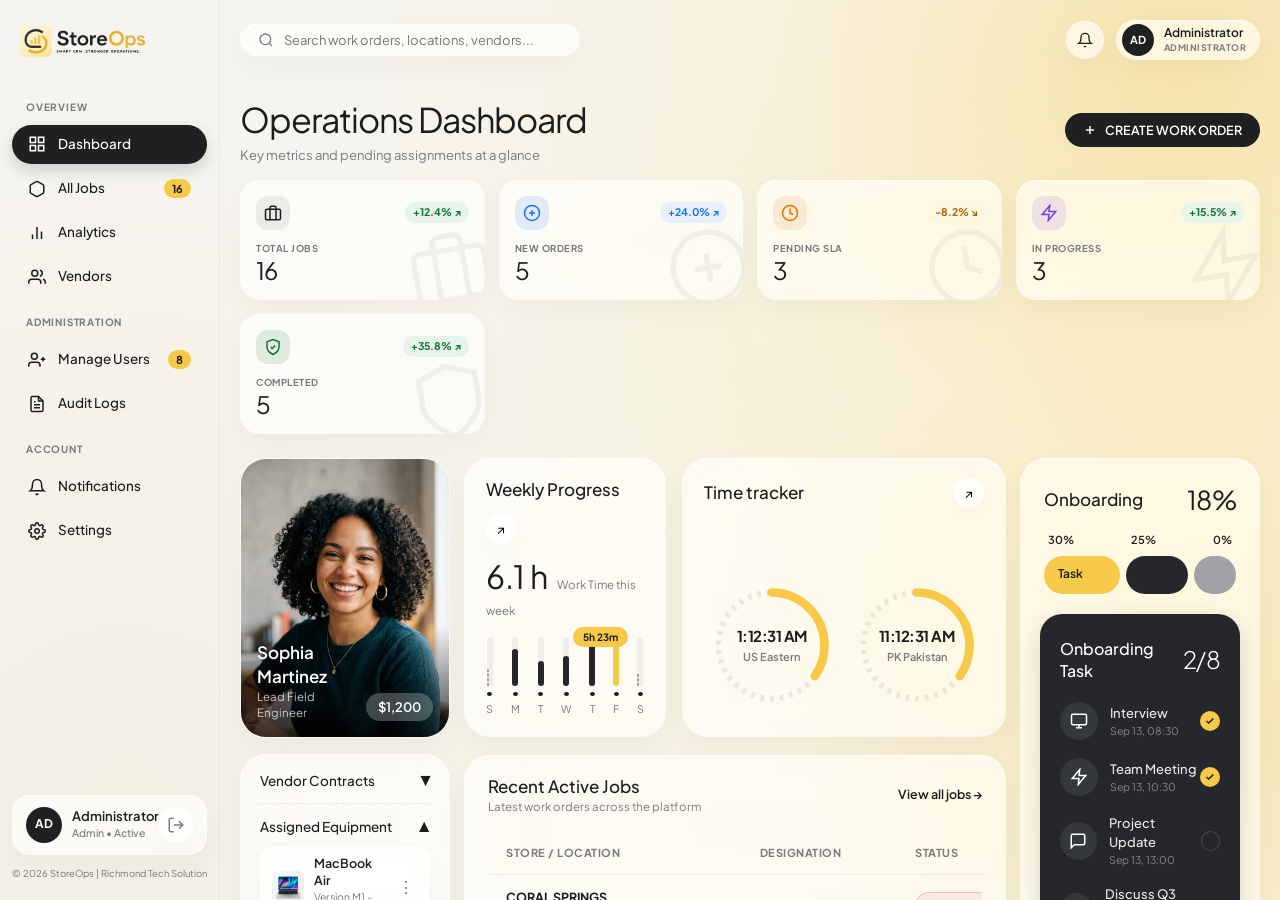
==== commit b17ad6e7: "Format HTML CSS JS files and clean codebase" ====
--- a/index.html
+++ b/index.html
@@ -1,591 +1,978 @@
-<!DOCTYPE html>
+<!doctype html>
 <html lang="en">
-<head>
-  <meta charset="UTF-8">
-  <meta name="viewport" content="width=device-width, initial-scale=1.0">
-  <title>Operations Dashboard - StoreOps CRM</title>
-  <!-- Main CSS Stylesheet -->
-  <link rel="stylesheet" href="css/style.css">
-</head>
-<body>
-
-  <!-- Mobile Sidebar Backdrop Overlay -->
-  <div id="sidebarBackdrop" class="sidebar-overlay"></div>
-
-  <!-- Main App Shell Window Container -->
-  <div class="dashboard-container">
-
-    <!-- LEFT SIDEBAR NAVIGATION PANEL -->
-    <aside class="crm-sidebar">
-      <!-- Top Branding -->
-      <div class="sidebar-header">
-        <a href="index.html" style="display:flex; align-items:center;">
-          <img src="assets/images/storelogo.webp" alt="StoreOps Logo" class="sidebar-logo-img">
-        </a>
-      </div>
-
-      <!-- Navigation Categories -->
-      <nav class="sidebar-nav">
-        <div class="nav-section-title">OVERVIEW</div>
-        <a href="index.html" class="nav-link active" data-view="dashboard">
-          <div class="nav-left-group">
-            <svg width="18" height="18" viewBox="0 0 24 24" fill="none" stroke="currentColor" stroke-width="2">
-              <rect x="3" y="3" width="7" height="7"></rect>
-              <rect x="14" y="3" width="7" height="7"></rect>
-              <rect x="14" y="14" width="7" height="7"></rect>
-              <rect x="3" y="14" width="7" height="7"></rect>
-            </svg>
-            <span class="nav-label">Dashboard</span>
+  <head>
+    <meta charset="UTF-8" />
+    <meta name="viewport" content="width=device-width, initial-scale=1.0" />
+    <title>Operations Dashboard - StoreOps CRM</title>
+    <!-- Main CSS Stylesheet -->
+    <link rel="stylesheet" href="css/style.css" />
+  </head>
+  <body>
+    <!-- Mobile Sidebar Backdrop Overlay -->
+    <div id="sidebarBackdrop" class="sidebar-overlay"></div>
+
+    <!-- Main App Shell Window Container -->
+    <div class="dashboard-container">
+      <!-- LEFT SIDEBAR NAVIGATION PANEL -->
+      <aside class="crm-sidebar">
+        <!-- Top Branding -->
+        <div class="sidebar-header">
+          <a href="index.html" class="sidebar-logo-link">
+            <img
+              src="assets/images/storelogo.webp"
+              alt="StoreOps Logo"
+              class="sidebar-logo-img"
+            />
+          </a>
+        </div>
+
+        <!-- Navigation Categories -->
+        <nav class="sidebar-nav">
+          <div class="nav-section-title">OVERVIEW</div>
+          <a href="index.html" class="nav-link active" data-view="dashboard">
+            <div class="nav-left-group">
+              <svg
+                width="18"
+                height="18"
+                viewBox="0 0 24 24"
+                fill="none"
+                stroke="currentColor"
+                stroke-width="2"
+              >
+                <rect x="3" y="3" width="7" height="7"></rect>
+                <rect x="14" y="3" width="7" height="7"></rect>
+                <rect x="14" y="14" width="7" height="7"></rect>
+                <rect x="3" y="14" width="7" height="7"></rect>
+              </svg>
+              <span class="nav-label">Dashboard</span>
+            </div>
+          </a>
+
+          <a href="jobs.html" class="nav-link" data-view="jobs">
+            <div class="nav-left-group">
+              <svg
+                width="18"
+                height="18"
+                viewBox="0 0 24 24"
+                fill="none"
+                stroke="currentColor"
+                stroke-width="2"
+              >
+                <path
+                  d="M21 16V8a2 2 0 0 0-1-1.73l-7-4a2 2 0 0 0-2 0l-7 4A2 2 0 0 0 3 8v8a2 2 0 0 0 1 1.73l7 4a2 2 0 0 0 2 0l7-4A2 2 0 0 0 21 16z"
+                ></path>
+              </svg>
+              <span class="nav-label">All Jobs</span>
+            </div>
+            <span class="nav-badge yellow" id="jobsCountBadge">10</span>
+          </a>
+
+          <a href="analytics.html" class="nav-link" data-view="analytics">
+            <div class="nav-left-group">
+              <svg
+                width="18"
+                height="18"
+                viewBox="0 0 24 24"
+                fill="none"
+                stroke="currentColor"
+                stroke-width="2"
+              >
+                <line x1="18" y1="20" x2="18" y2="10"></line>
+                <line x1="12" y1="20" x2="12" y2="4"></line>
+                <line x1="6" y1="20" x2="6" y2="14"></line>
+              </svg>
+              <span class="nav-label">Analytics</span>
+            </div>
+          </a>
+
+          <a href="vendors.html" class="nav-link" data-view="vendors">
+            <div class="nav-left-group">
+              <svg
+                width="18"
+                height="18"
+                viewBox="0 0 24 24"
+                fill="none"
+                stroke="currentColor"
+                stroke-width="2"
+              >
+                <path d="M17 21v-2a4 4 0 0 0-4-4H5a4 4 0 0 0-4 4v2"></path>
+                <circle cx="9" cy="7" r="4"></circle>
+                <path d="M23 21v-2a4 4 0 0 0-3-3.87"></path>
+                <path d="M16 3.13a4 4 0 0 1 0 7.75"></path>
+              </svg>
+              <span class="nav-label">Vendors</span>
+            </div>
+          </a>
+
+          <div class="nav-section-title">ADMINISTRATION</div>
+          <a href="users.html" class="nav-link" data-view="users">
+            <div class="nav-left-group">
+              <svg
+                width="18"
+                height="18"
+                viewBox="0 0 24 24"
+                fill="none"
+                stroke="currentColor"
+                stroke-width="2"
+              >
+                <path d="M16 21v-2a4 4 0 0 0-4-4H5a4 4 0 0 0-4 4v2"></path>
+                <circle cx="8.5" cy="7" r="4"></circle>
+                <line x1="20" y1="8" x2="20" y2="14"></line>
+                <line x1="23" y1="11" x2="17" y2="11"></line>
+              </svg>
+              <span class="nav-label">Manage Users</span>
+            </div>
+            <span class="nav-badge yellow" id="usersCountBadge">8</span>
+          </a>
+
+          <a href="audit.html" class="nav-link" data-view="audit">
+            <div class="nav-left-group">
+              <svg
+                width="18"
+                height="18"
+                viewBox="0 0 24 24"
+                fill="none"
+                stroke="currentColor"
+                stroke-width="2"
+              >
+                <path
+                  d="M14 2H6a2 2 0 0 0-2 2v16a2 2 0 0 0 2 2h12a2 2 0 0 0 2-2V8z"
+                ></path>
+                <polyline points="14 2 14 8 20 8"></polyline>
+                <line x1="16" y1="13" x2="8" y2="13"></line>
+                <line x1="16" y1="17" x2="8" y2="17"></line>
+                <polyline points="10 9 9 9 8 9"></polyline>
+              </svg>
+              <span class="nav-label">Audit Logs</span>
+            </div>
+          </a>
+
+          <div class="nav-section-title">ACCOUNT</div>
+          <a
+            href="notifications.html"
+            class="nav-link"
+            data-view="notifications"
+          >
+            <div class="nav-left-group">
+              <svg
+                width="18"
+                height="18"
+                viewBox="0 0 24 24"
+                fill="none"
+                stroke="currentColor"
+                stroke-width="2"
+              >
+                <path d="M18 8A6 6 0 0 0 6 8c0 7-3 9-3 9h18s-3-2-3-9"></path>
+                <path d="M13.73 21a2 2 0 0 1-3.46 0"></path>
+              </svg>
+              <span class="nav-label">Notifications</span>
+            </div>
+          </a>
+
+          <a href="#" class="nav-link setting-btn" data-view="settings">
+            <div class="nav-left-group">
+              <svg
+                width="18"
+                height="18"
+                viewBox="0 0 24 24"
+                fill="none"
+                stroke="currentColor"
+                stroke-width="2"
+              >
+                <circle cx="12" cy="12" r="3"></circle>
+                <path
+                  d="M19.4 15a1.65 1.65 0 0 0 .33 1.82l.06.06a2 2 0 0 1 0 2.83 2 2 0 0 1-2.83 0l-.06-.06a1.65 1.65 0 0 0-1.82-.33 1.65 1.65 0 0 0-1 1.51V21a2 2 0 0 1-2 2 2 2 0 0 1-2-2v-.09A1.65 1.65 0 0 0 9 19.4a1.65 1.65 0 0 0-1.82.33l-.06.06a2 2 0 0 1-2.83 0 2 2 0 0 1 0-2.83l.06-.06a1.65 1.65 0 0 0 .33-1.82 1.65 1.65 0 0 0-1.51-1H3a2 2 0 0 1-2-2 2 2 0 0 1 2-2h.09A1.65 1.65 0 0 0 4.6 9a1.65 1.65 0 0 0-.33-1.82l-.06-.06a2 2 0 0 1 0-2.83 2 2 0 0 1 2.83 0l.06.06a1.65 1.65 0 0 0 1.82.33H9a1.65 1.65 0 0 0 1-1.51V3a2 2 0 0 1 2-2 2 2 0 0 1 2 2v.09a1.65 1.65 0 0 0 1 1.51 1.65 1.65 0 0 0 1.82-.33l.06-.06a2 2 0 0 1 2.83 0 2 2 0 0 1 0 2.83l-.06.06a1.65 1.65 0 0 0-.33 1.82V9a1.65 1.65 0 0 0 1.51 1H21a2 2 0 0 1 2 2 2 2 0 0 1-2 2h-.09a1.65 1.65 0 0 0-1.51 1z"
+                ></path>
+              </svg>
+              <span class="nav-label">Settings</span>
+            </div>
+          </a>
+        </nav>
+
+        <!-- Sidebar Footer Active Account Profile & Logout -->
+        <div class="sidebar-footer">
+          <div class="sidebar-user-card">
+            <div class="user-card-info">
+              <div class="user-card-avatar">AD</div>
+              <div class="user-card-details">
+                <span id="sidebarUserName" class="user-card-name"
+                  >Administrator</span
+                >
+                <span id="sidebarUserRole" class="user-card-role"
+                  >Admin • Active</span
+                >
+              </div>
+            </div>
+            <button
+              id="sidebarLogoutBtn"
+              class="logout-btn"
+              title="Logout Account"
+            >
+              <svg
+                width="18"
+                height="18"
+                viewBox="0 0 24 24"
+                fill="none"
+                stroke="currentColor"
+                stroke-width="2"
+              >
+                <path d="M9 21H5a2 2 0 0 1-2-2V5a2 2 0 0 1 2-2h4"></path>
+                <polyline points="16 17 21 12 16 7"></polyline>
+                <line x1="21" y1="12" x2="9" y2="12"></line>
+              </svg>
+            </button>
           </div>
-        </a>
-
-        <a href="jobs.html" class="nav-link" data-view="jobs">
-          <div class="nav-left-group">
-            <svg width="18" height="18" viewBox="0 0 24 24" fill="none" stroke="currentColor" stroke-width="2">
-              <path d="M21 16V8a2 2 0 0 0-1-1.73l-7-4a2 2 0 0 0-2 0l-7 4A2 2 0 0 0 3 8v8a2 2 0 0 0 1 1.73l7 4a2 2 0 0 0 2 0l7-4A2 2 0 0 0 21 16z"></path>
-            </svg>
-            <span class="nav-label">All Jobs</span>
-          </div>
-          <span class="nav-badge yellow" id="jobsCountBadge">10</span>
-        </a>
-
-        <a href="analytics.html" class="nav-link" data-view="analytics">
-          <div class="nav-left-group">
-            <svg width="18" height="18" viewBox="0 0 24 24" fill="none" stroke="currentColor" stroke-width="2">
-              <line x1="18" y1="20" x2="18" y2="10"></line>
-              <line x1="12" y1="20" x2="12" y2="4"></line>
-              <line x1="6" y1="20" x2="6" y2="14"></line>
-            </svg>
-            <span class="nav-label">Analytics</span>
-          </div>
-        </a>
-
-        <a href="vendors.html" class="nav-link" data-view="vendors">
-          <div class="nav-left-group">
-            <svg width="18" height="18" viewBox="0 0 24 24" fill="none" stroke="currentColor" stroke-width="2">
-              <path d="M17 21v-2a4 4 0 0 0-4-4H5a4 4 0 0 0-4 4v2"></path>
-              <circle cx="9" cy="7" r="4"></circle>
-              <path d="M23 21v-2a4 4 0 0 0-3-3.87"></path>
-              <path d="M16 3.13a4 4 0 0 1 0 7.75"></path>
-            </svg>
-            <span class="nav-label">Vendors</span>
-          </div>
-        </a>
-
-        <div class="nav-section-title">ADMINISTRATION</div>
-        <a href="users.html" class="nav-link" data-view="users">
-          <div class="nav-left-group">
-            <svg width="18" height="18" viewBox="0 0 24 24" fill="none" stroke="currentColor" stroke-width="2">
-              <path d="M16 21v-2a4 4 0 0 0-4-4H5a4 4 0 0 0-4 4v2"></path>
-              <circle cx="8.5" cy="7" r="4"></circle>
-              <line x1="20" y1="8" x2="20" y2="14"></line>
-              <line x1="23" y1="11" x2="17" y2="11"></line>
-            </svg>
-            <span class="nav-label">Manage Users</span>
-          </div>
-          <span class="nav-badge yellow" id="usersCountBadge">8</span>
-        </a>
-
-        <a href="audit.html" class="nav-link" data-view="audit">
-          <div class="nav-left-group">
-            <svg width="18" height="18" viewBox="0 0 24 24" fill="none" stroke="currentColor" stroke-width="2">
-              <path d="M14 2H6a2 2 0 0 0-2 2v16a2 2 0 0 0 2 2h12a2 2 0 0 0 2-2V8z"></path>
-              <polyline points="14 2 14 8 20 8"></polyline>
-              <line x1="16" y1="13" x2="8" y2="13"></line>
-              <line x1="16" y1="17" x2="8" y2="17"></line>
-              <polyline points="10 9 9 9 8 9"></polyline>
-            </svg>
-            <span class="nav-label">Audit Logs</span>
-          </div>
-        </a>
-
-        <div class="nav-section-title">ACCOUNT</div>
-        <a href="notifications.html" class="nav-link" data-view="notifications">
-          <div class="nav-left-group">
-            <svg width="18" height="18" viewBox="0 0 24 24" fill="none" stroke="currentColor" stroke-width="2">
-              <path d="M18 8A6 6 0 0 0 6 8c0 7-3 9-3 9h18s-3-2-3-9"></path>
-              <path d="M13.73 21a2 2 0 0 1-3.46 0"></path>
-            </svg>
-            <span class="nav-label">Notifications</span>
-          </div>
-        </a>
-
-        <a href="#" class="nav-link setting-btn" data-view="settings">
-          <div class="nav-left-group">
-            <svg width="18" height="18" viewBox="0 0 24 24" fill="none" stroke="currentColor" stroke-width="2">
-              <circle cx="12" cy="12" r="3"></circle>
-              <path d="M19.4 15a1.65 1.65 0 0 0 .33 1.82l.06.06a2 2 0 0 1 0 2.83 2 2 0 0 1-2.83 0l-.06-.06a1.65 1.65 0 0 0-1.82-.33 1.65 1.65 0 0 0-1 1.51V21a2 2 0 0 1-2 2 2 2 0 0 1-2-2v-.09A1.65 1.65 0 0 0 9 19.4a1.65 1.65 0 0 0-1.82.33l-.06.06a2 2 0 0 1-2.83 0 2 2 0 0 1 0-2.83l.06-.06a1.65 1.65 0 0 0 .33-1.82 1.65 1.65 0 0 0-1.51-1H3a2 2 0 0 1-2-2 2 2 0 0 1 2-2h.09A1.65 1.65 0 0 0 4.6 9a1.65 1.65 0 0 0-.33-1.82l-.06-.06a2 2 0 0 1 0-2.83 2 2 0 0 1 2.83 0l.06.06a1.65 1.65 0 0 0 1.82.33H9a1.65 1.65 0 0 0 1-1.51V3a2 2 0 0 1 2-2 2 2 0 0 1 2 2v.09a1.65 1.65 0 0 0 1 1.51 1.65 1.65 0 0 0 1.82-.33l.06-.06a2 2 0 0 1 2.83 0 2 2 0 0 1 0 2.83l-.06.06a1.65 1.65 0 0 0-.33 1.82V9a1.65 1.65 0 0 0 1.51 1H21a2 2 0 0 1 2 2 2 2 0 0 1-2 2h-.09a1.65 1.65 0 0 0-1.51 1z"></path>
-            </svg>
-            <span class="nav-label">Settings</span>
-          </div>
-        </a>
-      </nav>
-
-      <!-- Sidebar Footer Active Account Profile & Logout -->
-      <div class="sidebar-footer">
-        <div class="sidebar-user-card">
-          <div class="user-card-info">
-            <div class="user-card-avatar">AD</div>
-            <div class="user-card-details">
-              <span id="sidebarUserName" class="user-card-name">Administrator</span>
-              <span id="sidebarUserRole" class="user-card-role">Admin • Active</span>
-            </div>
-          </div>
-          <button id="sidebarLogoutBtn" class="logout-btn" title="Logout Account">
-            <svg width="18" height="18" viewBox="0 0 24 24" fill="none" stroke="currentColor" stroke-width="2">
-              <path d="M9 21H5a2 2 0 0 1-2-2V5a2 2 0 0 1 2-2h4"></path>
-              <polyline points="16 17 21 12 16 7"></polyline>
-              <line x1="21" y1="12" x2="9" y2="12"></line>
-            </svg>
-          </button>
-        </div>
-
-        <div class="sidebar-copyright">
-          © 2026 StoreOps | Richmond Tech Solution
-        </div>
-      </div>
-    </aside>
-
-    <!-- RIGHT MAIN CRM CONTENT WORKSPACE -->
-    <div class="crm-main-content">
-
-      <!-- TRANSPARENT STICKY TOP HEADER BAR -->
-      <header class="top-nav-bar">
-        <div class="top-search-group" style="display: flex; align-items: center; gap: 10px; width: 100%; max-width: 380px;">
-          <button class="icon-btn mobile-menu-toggle" id="sidebarToggleBtn" title="Toggle Navigation Menu" style="display: none; flex-shrink: 0;">
-            <svg width="20" height="20" viewBox="0 0 24 24" fill="none" stroke="currentColor" stroke-width="2"><line x1="3" y1="12" x2="21" y2="12"></line><line x1="3" y1="6" x2="21" y2="6"></line><line x1="3" y1="18" x2="21" y2="18"></line></svg>
-          </button>
-          <div class="top-search-box">
-            <svg width="16" height="16" viewBox="0 0 24 24" fill="none" stroke="currentColor" stroke-width="2">
-              <circle cx="11" cy="11" r="8"></circle>
-              <line x1="21" y1="21" x2="16.65" y2="16.65"></line>
-            </svg>
-            <input type="text" id="globalSearchInput" placeholder="Search work orders, locations, vendors..." class="search-input">
+
+          <div class="sidebar-copyright">
+            © 2026 StoreOps | Richmond Tech Solution
           </div>
         </div>
-
-        <!-- User Profile Badge & Notifications -->
-        <div class="header-right-actions">
-          <button class="icon-btn" title="Notifications" onclick="window.location.href='notifications.html'">
-            <svg width="16" height="16" viewBox="0 0 24 24" fill="none" stroke="currentColor" stroke-width="2">
-              <path d="M18 8A6 6 0 0 0 6 8c0 7-3 9-3 9h18s-3-2-3-9"></path>
-              <path d="M13.73 21a2 2 0 0 1-3.46 0"></path>
-            </svg>
-          </button>
-
-          <div class="user-profile-badge">
-            <div class="user-avatar">AD</div>
-            <div class="user-meta">
-              <span id="headerUserName" class="user-name">Administrator</span>
-              <span id="headerUserRole" class="user-role-tag">ADMINISTRATOR</span>
+      </aside>
+
+      <!-- RIGHT MAIN CRM CONTENT WORKSPACE -->
+      <div class="crm-main-content">
+        <!-- TRANSPARENT STICKY TOP HEADER BAR -->
+        <header class="top-nav-bar">
+          <div class="top-search-group">
+            <button
+              class="icon-btn mobile-menu-toggle"
+              id="sidebarToggleBtn"
+              title="Toggle Navigation Menu"
+            >
+              <svg
+                width="20"
+                height="20"
+                viewBox="0 0 24 24"
+                fill="none"
+                stroke="currentColor"
+                stroke-width="2"
+              >
+                <line x1="3" y1="12" x2="21" y2="12"></line>
+                <line x1="3" y1="6" x2="21" y2="6"></line>
+                <line x1="3" y1="18" x2="21" y2="18"></line>
+              </svg>
+            </button>
+            <div class="top-search-box">
+              <svg
+                width="16"
+                height="16"
+                viewBox="0 0 24 24"
+                fill="none"
+                stroke="currentColor"
+                stroke-width="2"
+              >
+                <circle cx="11" cy="11" r="8"></circle>
+                <line x1="21" y1="21" x2="16.65" y2="16.65"></line>
+              </svg>
+              <input
+                type="text"
+                id="globalSearchInput"
+                placeholder="Search work orders, locations, vendors..."
+                class="search-input"
+              />
             </div>
           </div>
+
+          <!-- User Profile Badge & Notifications -->
+          <div class="header-right-actions">
+            <button
+              class="icon-btn"
+              title="Notifications"
+              onclick="window.location.href = 'notifications.html'"
+            >
+              <svg
+                width="16"
+                height="16"
+                viewBox="0 0 24 24"
+                fill="none"
+                stroke="currentColor"
+                stroke-width="2"
+              >
+                <path d="M18 8A6 6 0 0 0 6 8c0 7-3 9-3 9h18s-3-2-3-9"></path>
+                <path d="M13.73 21a2 2 0 0 1-3.46 0"></path>
+              </svg>
+            </button>
+
+            <div class="user-profile-badge">
+              <div class="user-avatar">AD</div>
+              <div class="user-meta">
+                <span id="headerUserName" class="user-name">Administrator</span>
+                <span id="headerUserRole" class="user-role-tag"
+                  >ADMINISTRATOR</span
+                >
+              </div>
+            </div>
+          </div>
+        </header>
+
+        <!-- OPERATIONS DASHBOARD MAIN PAGE WORKSPACE -->
+        <main id="dashboardView">
+          <!-- Welcome Greeting & Title Section -->
+          <section class="hero-metrics-section">
+            <div class="hero-header-row">
+              <div>
+                <h1 class="hero-title">Operations Dashboard</h1>
+                <p class="hero-subtitle">
+                  Key metrics and pending assignments at a glance
+                </p>
+              </div>
+              <button
+                class="crm-btn-primary main-create-btn"
+                onclick="openCRMModal('job')"
+              >
+                <svg
+                  width="14"
+                  height="14"
+                  viewBox="0 0 24 24"
+                  fill="none"
+                  stroke="currentColor"
+                  stroke-width="2.5"
+                >
+                  <line x1="12" y1="5" x2="12" y2="19"></line>
+                  <line x1="5" y1="12" x2="19" y2="12"></line>
+                </svg>
+                CREATE WORK ORDER
+              </button>
+            </div>
+
+            <!-- 5 Rich Summary KPI Cards with Trend Badges & Faint SVG Watermark Backgrounds -->
+            <div class="storeops-kpi-row">
+              <!-- Card 1: Total Jobs -->
+              <div class="kpi-card">
+                <div class="kpi-top-row">
+                  <div class="kpi-icon-box">
+                    <svg
+                      width="18"
+                      height="18"
+                      viewBox="0 0 24 24"
+                      fill="none"
+                      stroke="currentColor"
+                      stroke-width="2"
+                    >
+                      <rect
+                        x="2"
+                        y="7"
+                        width="20"
+                        height="14"
+                        rx="2"
+                        ry="2"
+                      ></rect>
+                      <path
+                        d="M16 21V5a2 2 0 0 0-2-2h-4a2 2 0 0 0-2 2v16"
+                      ></path>
+                    </svg>
+                  </div>
+                  <span class="kpi-trend-pill up">+12.4% ↗</span>
+                </div>
+                <div class="kpi-bottom-content">
+                  <span class="kpi-card-title">TOTAL JOBS</span>
+                  <span id="kpiTotalJobs" class="kpi-card-number">153</span>
+                </div>
+                <svg
+                  class="kpi-watermark-bg"
+                  viewBox="0 0 24 24"
+                  fill="none"
+                  stroke="currentColor"
+                  stroke-width="1.5"
+                >
+                  <rect x="2" y="7" width="20" height="14" rx="2" ry="2"></rect>
+                  <path d="M16 21V5a2 2 0 0 0-2-2h-4a2 2 0 0 0-2 2v16"></path>
+                </svg>
+              </div>
+
+              <!-- Card 2: New -->
+              <div class="kpi-card">
+                <div class="kpi-top-row">
+                  <div class="kpi-icon-box blue">
+                    <svg
+                      width="18"
+                      height="18"
+                      viewBox="0 0 24 24"
+                      fill="none"
+                      stroke="currentColor"
+                      stroke-width="2"
+                    >
+                      <circle cx="12" cy="12" r="10"></circle>
+                      <line x1="12" y1="8" x2="12" y2="16"></line>
+                      <line x1="8" y1="12" x2="16" y2="12"></line>
+                    </svg>
+                  </div>
+                  <span class="kpi-trend-pill blue">+24.0% ↗</span>
+                </div>
+                <div class="kpi-bottom-content">
+                  <span class="kpi-card-title">NEW ORDERS</span>
+                  <span id="kpiNewJobs" class="kpi-card-number">4</span>
+                </div>
+                <svg
+                  class="kpi-watermark-bg"
+                  viewBox="0 0 24 24"
+                  fill="none"
+                  stroke="currentColor"
+                  stroke-width="1.5"
+                >
+                  <circle cx="12" cy="12" r="10"></circle>
+                  <line x1="12" y1="8" x2="12" y2="16"></line>
+                  <line x1="8" y1="12" x2="16" y2="12"></line>
+                </svg>
+              </div>
+
+              <!-- Card 3: Pending -->
+              <div class="kpi-card">
+                <div class="kpi-top-row">
+                  <div class="kpi-icon-box amber">
+                    <svg
+                      width="18"
+                      height="18"
+                      viewBox="0 0 24 24"
+                      fill="none"
+                      stroke="currentColor"
+                      stroke-width="2"
+                    >
+                      <circle cx="12" cy="12" r="10"></circle>
+                      <polyline points="12 6 12 12 16 14"></polyline>
+                    </svg>
+                  </div>
+                  <span class="kpi-trend-pill down">-8.2% ↘</span>
+                </div>
+                <div class="kpi-bottom-content">
+                  <span class="kpi-card-title">PENDING SLA</span>
+                  <span id="kpiPendingJobs" class="kpi-card-number">1</span>
+                </div>
+                <svg
+                  class="kpi-watermark-bg"
+                  viewBox="0 0 24 24"
+                  fill="none"
+                  stroke="currentColor"
+                  stroke-width="1.5"
+                >
+                  <circle cx="12" cy="12" r="10"></circle>
+                  <polyline points="12 6 12 12 16 14"></polyline>
+                </svg>
+              </div>
+
+              <!-- Card 4: In Progress -->
+              <div class="kpi-card">
+                <div class="kpi-top-row">
+                  <div class="kpi-icon-box purple">
+                    <svg
+                      width="18"
+                      height="18"
+                      viewBox="0 0 24 24"
+                      fill="none"
+                      stroke="currentColor"
+                      stroke-width="2"
+                    >
+                      <polygon
+                        points="13 2 3 14 12 14 11 22 21 10 12 10 13 2"
+                      ></polygon>
+                    </svg>
+                  </div>
+                  <span class="kpi-trend-pill up">+15.5% ↗</span>
+                </div>
+                <div class="kpi-bottom-content">
+                  <span class="kpi-card-title">IN PROGRESS</span>
+                  <span id="kpiProgressJobs" class="kpi-card-number">10</span>
+                </div>
+                <svg
+                  class="kpi-watermark-bg"
+                  viewBox="0 0 24 24"
+                  fill="none"
+                  stroke="currentColor"
+                  stroke-width="1.5"
+                >
+                  <polygon
+                    points="13 2 3 14 12 14 11 22 21 10 12 10 13 2"
+                  ></polygon>
+                </svg>
+              </div>
+
+              <!-- Card 5: Done -->
+              <div class="kpi-card highlight-green">
+                <div class="kpi-top-row">
+                  <div class="kpi-icon-box green">
+                    <svg
+                      width="18"
+                      height="18"
+                      viewBox="0 0 24 24"
+                      fill="none"
+                      stroke="currentColor"
+                      stroke-width="2"
+                    >
+                      <path
+                        d="M12 22s8-4 8-10V5l-8-3-8 3v7c0 6 8 10 8 10z"
+                      ></path>
+                      <polyline points="9 12 11 14 15 10"></polyline>
+                    </svg>
+                  </div>
+                  <span class="kpi-trend-pill up">+35.8% ↗</span>
+                </div>
+                <div class="kpi-bottom-content">
+                  <span class="kpi-card-title">COMPLETED</span>
+                  <span id="kpiDoneJobs" class="kpi-card-number">133</span>
+                </div>
+                <svg
+                  class="kpi-watermark-bg"
+                  viewBox="0 0 24 24"
+                  fill="none"
+                  stroke="currentColor"
+                  stroke-width="1.5"
+                >
+                  <path d="M12 22s8-4 8-10V5l-8-3-8 3v7c0 6 8 10 8 10z"></path>
+                </svg>
+              </div>
+            </div>
+          </section>
+
+          <!-- Main 3-Column Dashboard Layout -->
+          <div class="dashboard-grid">
+            <!-- COLUMN 1: Profile & Accordion Menu -->
+            <section class="left-col">
+              <!-- Team Member Hero Portrait Card -->
+              <div class="profile-card">
+                <img
+                  src="assets/images/avatar.png"
+                  alt="Sophia Martinez"
+                  class="profile-img"
+                />
+                <div class="profile-overlay">
+                  <div class="profile-info">
+                    <h3 class="profile-name">Sophia Martinez</h3>
+                    <p class="profile-role">Lead Field Engineer</p>
+                  </div>
+                  <div class="profile-badge">$1,200</div>
+                </div>
+              </div>
+
+              <!-- Collapsible Accordion List -->
+              <div class="accordion-card">
+                <div class="accordion-item">
+                  <div class="accordion-header">
+                    <span>Vendor Contracts</span>
+                    <i>▼</i>
+                  </div>
+                  <div class="accordion-content">
+                    <p class="stat-subtext">
+                      Active Vendors: 18 Certified Trades.
+                    </p>
+                  </div>
+                </div>
+
+                <div class="accordion-item expanded">
+                  <div class="accordion-header">
+                    <span>Assigned Equipment</span>
+                    <i>▲</i>
+                  </div>
+                  <div class="accordion-content">
+                    <div class="device-item">
+                      <img
+                        src="assets/images/macbook_air.png"
+                        alt="MacBook Air"
+                        class="device-img-thumb"
+                      />
+                      <div class="device-details">
+                        <div class="device-name">MacBook Air</div>
+                        <div class="device-spec">Version M1 - Field Ops</div>
+                      </div>
+                      <button class="more-btn">⋮</button>
+                    </div>
+                  </div>
+                </div>
+
+                <div class="accordion-item">
+                  <div class="accordion-header">
+                    <span>Payment Summary</span>
+                    <i>▼</i>
+                  </div>
+                  <div class="accordion-content">
+                    <p class="stat-subtext">
+                      Completed Work Invoices: $42,500.
+                    </p>
+                  </div>
+                </div>
+              </div>
+            </section>
+
+            <!-- COLUMN 2: Weekly Progress & Dual Circular Dotted Clocks -->
+            <section class="middle-col">
+              <!-- Top Split Cards -->
+              <div class="middle-top-row">
+                <!-- Progress Chart -->
+                <div class="dash-card">
+                  <div class="card-header">
+                    <h2 class="card-title">Weekly Progress</h2>
+                    <button class="arrow-circle-btn">↗</button>
+                  </div>
+                  <div>
+                    <span class="big-stat-val">6.1 h</span>
+                    <span class="stat-subtext">Work Time this week</span>
+                  </div>
+                  <div class="chart-container">
+                    <div class="floating-tooltip-pill">5h 23m</div>
+                    <div class="bars-wrapper">
+                      <div class="bar-col">
+                        <div class="bar-track">
+                          <div class="bar-fill dashed bar-fill-35"></div>
+                        </div>
+                        <div class="bar-dot"></div>
+                        <span class="bar-day-label">S</span>
+                      </div>
+                      <div class="bar-col">
+                        <div class="bar-track">
+                          <div class="bar-fill bar-fill-75"></div>
+                        </div>
+                        <div class="bar-dot"></div>
+                        <span class="bar-day-label">M</span>
+                      </div>
+                      <div class="bar-col">
+                        <div class="bar-track">
+                          <div class="bar-fill bar-fill-50"></div>
+                        </div>
+                        <div class="bar-dot"></div>
+                        <span class="bar-day-label">T</span>
+                      </div>
+                      <div class="bar-col">
+                        <div class="bar-track">
+                          <div class="bar-fill bar-fill-60"></div>
+                        </div>
+                        <div class="bar-dot"></div>
+                        <span class="bar-day-label">W</span>
+                      </div>
+                      <div class="bar-col">
+                        <div class="bar-track">
+                          <div class="bar-fill bar-fill-85"></div>
+                        </div>
+                        <div class="bar-dot"></div>
+                        <span class="bar-day-label">T</span>
+                      </div>
+                      <div class="bar-col">
+                        <div class="bar-track">
+                          <div class="bar-fill highlight bar-fill-95"></div>
+                        </div>
+                        <div class="bar-dot"></div>
+                        <span class="bar-day-label">F</span>
+                      </div>
+                      <div class="bar-col">
+                        <div class="bar-track">
+                          <div class="bar-fill dashed bar-fill-25"></div>
+                        </div>
+                        <div class="bar-dot"></div>
+                        <span class="bar-day-label">S</span>
+                      </div>
+                    </div>
+                  </div>
+                </div>
+
+                <!-- Time tracker Card with 2 DUAL CIRCULAR DOTTED DIAL CLOCKS -->
+                <div class="dash-card time-tracker-card">
+                  <div class="card-header">
+                    <h2 class="card-title">Time tracker</h2>
+                    <button class="arrow-circle-btn">↗</button>
+                  </div>
+
+                  <div class="circular-clocks-row">
+                    <div class="clock-dial-item">
+                      <div class="timer-display-box">
+                        <svg class="radial-timer-svg" viewBox="0 0 140 140">
+                          <circle
+                            class="timer-circle-bg"
+                            cx="70"
+                            cy="70"
+                            r="55"
+                          ></circle>
+                          <circle
+                            class="timer-circle-progress"
+                            cx="70"
+                            cy="70"
+                            r="55"
+                          ></circle>
+                        </svg>
+                        <div class="timer-center-info">
+                          <div id="usTimeDigits" class="timer-digits">
+                            07:25 PM
+                          </div>
+                          <div class="timer-sublabel">US Eastern</div>
+                        </div>
+                      </div>
+                    </div>
+
+                    <div class="clock-dial-item">
+                      <div class="timer-display-box">
+                        <svg class="radial-timer-svg" viewBox="0 0 140 140">
+                          <circle
+                            class="timer-circle-bg"
+                            cx="70"
+                            cy="70"
+                            r="55"
+                          ></circle>
+                          <circle
+                            class="timer-circle-progress"
+                            cx="70"
+                            cy="70"
+                            r="55"
+                          ></circle>
+                        </svg>
+                        <div class="timer-center-info">
+                          <div id="pkTimeDigits" class="timer-digits">
+                            04:25 AM
+                          </div>
+                          <div class="timer-sublabel">PK Pakistan</div>
+                        </div>
+                      </div>
+                    </div>
+                  </div>
+                </div>
+              </div>
+
+              <!-- Recent Active Jobs Table Container -->
+              <div class="jobs-table-card">
+                <div class="table-card-header">
+                  <div>
+                    <h2 class="card-title">Recent Active Jobs</h2>
+                    <p class="stat-subtext">
+                      Latest work orders across the platform
+                    </p>
+                  </div>
+                  <a href="jobs.html" class="view-all-link">View all jobs →</a>
+                </div>
+
+                <div class="table-responsive">
+                  <table class="crm-table">
+                    <thead>
+                      <tr>
+                        <th>STORE / LOCATION</th>
+                        <th>DESIGNATION</th>
+                        <th>STATUS</th>
+                        <th>URGENCY</th>
+                      </tr>
+                    </thead>
+                    <tbody id="activeJobsTableBody">
+                      <!-- Dashboard Jobs Table Rows -->
+                    </tbody>
+                  </table>
+                </div>
+              </div>
+            </section>
+
+            <!-- COLUMN 3: Unified Outer Single Container Card -->
+            <section class="right-col">
+              <div class="right-unified-card">
+                <div class="onboarding-overview-section">
+                  <div class="overview-header">
+                    <h2 class="card-title">Onboarding</h2>
+                    <span class="percent-large">18%</span>
+                  </div>
+
+                  <div class="progress-metrics-row">
+                    <span>30%</span>
+                    <span>25%</span>
+                    <span>0%</span>
+                  </div>
+
+                  <div class="multi-color-bar">
+                    <div class="segment-pill yellow">Task</div>
+                    <div class="segment-pill dark"></div>
+                    <div class="segment-pill gray"></div>
+                  </div>
+                </div>
+
+                <div class="dark-task-panel">
+                  <div class="dark-panel-header">
+                    <h2 class="panel-title">Onboarding Task</h2>
+                    <span id="taskCounterBadge" class="task-count-badge"
+                      >2/8</span
+                    >
+                  </div>
+
+                  <div class="tasks-list">
+                    <div class="task-item-row">
+                      <div class="task-left-info">
+                        <div class="task-icon-circle">
+                          <svg
+                            width="18"
+                            height="18"
+                            viewBox="0 0 24 24"
+                            fill="none"
+                            stroke="currentColor"
+                            stroke-width="2"
+                          >
+                            <rect
+                              x="2"
+                              y="3"
+                              width="20"
+                              height="14"
+                              rx="2"
+                              ry="2"
+                            ></rect>
+                            <line x1="8" y1="21" x2="16" y2="21"></line>
+                            <line x1="12" y1="17" x2="12" y2="21"></line>
+                          </svg>
+                        </div>
+                        <div>
+                          <div class="task-item-name">Interview</div>
+                          <div class="task-item-time">Sep 13, 08:30</div>
+                        </div>
+                      </div>
+                      <button class="task-check-btn checked">
+                        <svg
+                          width="10"
+                          height="10"
+                          viewBox="0 0 24 24"
+                          fill="none"
+                          stroke="currentColor"
+                          stroke-width="3.5"
+                        >
+                          <polyline points="20 6 9 17 4 12"></polyline>
+                        </svg>
+                      </button>
+                    </div>
+
+                    <div class="task-item-row">
+                      <div class="task-left-info">
+                        <div class="task-icon-circle">
+                          <svg
+                            width="18"
+                            height="18"
+                            viewBox="0 0 24 24"
+                            fill="none"
+                            stroke="currentColor"
+                            stroke-width="2"
+                          >
+                            <polygon
+                              points="13 2 3 14 12 14 11 22 21 10 12 10 13 2"
+                            ></polygon>
+                          </svg>
+                        </div>
+                        <div>
+                          <div class="task-item-name">Team Meeting</div>
+                          <div class="task-item-time">Sep 13, 10:30</div>
+                        </div>
+                      </div>
+                      <button class="task-check-btn checked">
+                        <svg
+                          width="10"
+                          height="10"
+                          viewBox="0 0 24 24"
+                          fill="none"
+                          stroke="currentColor"
+                          stroke-width="3.5"
+                        >
+                          <polyline points="20 6 9 17 4 12"></polyline>
+                        </svg>
+                      </button>
+                    </div>
+
+                    <div class="task-item-row">
+                      <div class="task-left-info">
+                        <div class="task-icon-circle">
+                          <svg
+                            width="18"
+                            height="18"
+                            viewBox="0 0 24 24"
+                            fill="none"
+                            stroke="currentColor"
+                            stroke-width="2"
+                          >
+                            <path
+                              d="M21 15a2 2 0 0 1-2 2H7l-4 4V5a2 2 0 0 1 2-2h14a2 2 0 0 1 2 2z"
+                            ></path>
+                          </svg>
+                        </div>
+                        <div>
+                          <div class="task-item-name">Project Update</div>
+                          <div class="task-item-time">Sep 13, 13:00</div>
+                        </div>
+                      </div>
+                      <button class="task-check-btn unchecked"></button>
+                    </div>
+
+                    <div class="task-item-row">
+                      <div class="task-left-info">
+                        <div class="task-icon-circle">
+                          <svg
+                            width="18"
+                            height="18"
+                            viewBox="0 0 24 24"
+                            fill="none"
+                            stroke="currentColor"
+                            stroke-width="2"
+                          >
+                            <path d="M12 20h9"></path>
+                            <path
+                              d="M16.5 3.5a2.121 2.121 0 0 1 3 3L7 19l-4 1 1-4L16.5 3.5z"
+                            ></path>
+                          </svg>
+                        </div>
+                        <div>
+                          <div class="task-item-name">Discuss Q3 Goals</div>
+                          <div class="task-item-time">Sep 13, 14:45</div>
+                        </div>
+                      </div>
+                      <button class="task-check-btn unchecked"></button>
+                    </div>
+
+                    <div class="task-item-row">
+                      <div class="task-left-info">
+                        <div class="task-icon-circle">
+                          <svg
+                            width="18"
+                            height="18"
+                            viewBox="0 0 24 24"
+                            fill="none"
+                            stroke="currentColor"
+                            stroke-width="2"
+                          >
+                            <path
+                              d="M10 13a5 5 0 0 0 7.54.54l3-3a5 5 0 0 0-7.07-7.07l-1.72 1.71"
+                            ></path>
+                            <path
+                              d="M14 11a5 5 0 0 0-7.54-.54l-3 3a5 5 0 0 0 7.07 7.07l1.71-1.71"
+                            ></path>
+                          </svg>
+                        </div>
+                        <div>
+                          <div class="task-item-name">HR Policy Review</div>
+                          <div class="task-item-time">Sep 13, 16:30</div>
+                        </div>
+                      </div>
+                      <button class="task-check-btn unchecked"></button>
+                    </div>
+                  </div>
+                </div>
+              </div>
+            </section>
+          </div>
+        </main>
+      </div>
+    </div>
+
+    <!-- Dynamic CRM Quick Action Modal -->
+    <div id="crmModalBackdrop" class="modal-backdrop">
+      <div class="modal-content">
+        <div class="modal-header">
+          <h3 id="modalTitle" class="modal-title">Create New Work Order</h3>
+          <span id="closeModalBtn" class="modal-close-btn">&times;</span>
         </div>
-      </header>
-
-      <!-- OPERATIONS DASHBOARD MAIN PAGE WORKSPACE -->
-      <main id="dashboardView">
-        <!-- Welcome Greeting & Title Section -->
-        <section class="hero-metrics-section">
-          <div class="hero-header-row">
-            <div>
-              <h1 class="hero-title">Operations Dashboard</h1>
-              <p class="hero-subtitle">Key metrics and pending assignments at a glance</p>
-            </div>
-            <button class="crm-btn-primary main-create-btn" onclick="openCRMModal('job')">
-              <svg width="14" height="14" viewBox="0 0 24 24" fill="none" stroke="currentColor" stroke-width="2.5"><line x1="12" y1="5" x2="12" y2="19"></line><line x1="5" y1="12" x2="19" y2="12"></line></svg>
-              CREATE WORK ORDER
+        <form id="crmModalForm">
+          <div class="modal-body" id="modalDynamicFields">
+            <!-- Dynamic Input Fields Rendered via JS -->
+          </div>
+          <div class="modal-footer">
+            <button
+              type="submit"
+              id="modalSubmitBtn"
+              class="btn-primary-action"
+            >
+              Save Entry
             </button>
           </div>
-
-          <!-- 5 Rich Summary KPI Cards with Trend Badges & Faint SVG Watermark Backgrounds -->
-          <div class="storeops-kpi-row">
-            <!-- Card 1: Total Jobs -->
-            <div class="kpi-card">
-              <div class="kpi-top-row">
-                <div class="kpi-icon-box">
-                  <svg width="18" height="18" viewBox="0 0 24 24" fill="none" stroke="currentColor" stroke-width="2">
-                    <rect x="2" y="7" width="20" height="14" rx="2" ry="2"></rect>
-                    <path d="M16 21V5a2 2 0 0 0-2-2h-4a2 2 0 0 0-2 2v16"></path>
-                  </svg>
-                </div>
-                <span class="kpi-trend-pill up">+12.4% ↗</span>
-              </div>
-              <div class="kpi-bottom-content">
-                <span class="kpi-card-title">TOTAL JOBS</span>
-                <span id="kpiTotalJobs" class="kpi-card-number">153</span>
-              </div>
-              <svg class="kpi-watermark-bg" viewBox="0 0 24 24" fill="none" stroke="currentColor" stroke-width="1.5">
-                <rect x="2" y="7" width="20" height="14" rx="2" ry="2"></rect>
-                <path d="M16 21V5a2 2 0 0 0-2-2h-4a2 2 0 0 0-2 2v16"></path>
-              </svg>
-            </div>
-
-            <!-- Card 2: New -->
-            <div class="kpi-card">
-              <div class="kpi-top-row">
-                <div class="kpi-icon-box blue">
-                  <svg width="18" height="18" viewBox="0 0 24 24" fill="none" stroke="currentColor" stroke-width="2">
-                    <circle cx="12" cy="12" r="10"></circle>
-                    <line x1="12" y1="8" x2="12" y2="16"></line>
-                    <line x1="8" y1="12" x2="16" y2="12"></line>
-                  </svg>
-                </div>
-                <span class="kpi-trend-pill blue">+24.0% ↗</span>
-              </div>
-              <div class="kpi-bottom-content">
-                <span class="kpi-card-title">NEW ORDERS</span>
-                <span id="kpiNewJobs" class="kpi-card-number">4</span>
-              </div>
-              <svg class="kpi-watermark-bg" viewBox="0 0 24 24" fill="none" stroke="currentColor" stroke-width="1.5">
-                <circle cx="12" cy="12" r="10"></circle>
-                <line x1="12" y1="8" x2="12" y2="16"></line>
-                <line x1="8" y1="12" x2="16" y2="12"></line>
-              </svg>
-            </div>
-
-            <!-- Card 3: Pending -->
-            <div class="kpi-card">
-              <div class="kpi-top-row">
-                <div class="kpi-icon-box amber">
-                  <svg width="18" height="18" viewBox="0 0 24 24" fill="none" stroke="currentColor" stroke-width="2">
-                    <circle cx="12" cy="12" r="10"></circle>
-                    <polyline points="12 6 12 12 16 14"></polyline>
-                  </svg>
-                </div>
-                <span class="kpi-trend-pill down">-8.2% ↘</span>
-              </div>
-              <div class="kpi-bottom-content">
-                <span class="kpi-card-title">PENDING SLA</span>
-                <span id="kpiPendingJobs" class="kpi-card-number">1</span>
-              </div>
-              <svg class="kpi-watermark-bg" viewBox="0 0 24 24" fill="none" stroke="currentColor" stroke-width="1.5">
-                <circle cx="12" cy="12" r="10"></circle>
-                <polyline points="12 6 12 12 16 14"></polyline>
-              </svg>
-            </div>
-
-            <!-- Card 4: In Progress -->
-            <div class="kpi-card">
-              <div class="kpi-top-row">
-                <div class="kpi-icon-box purple">
-                  <svg width="18" height="18" viewBox="0 0 24 24" fill="none" stroke="currentColor" stroke-width="2">
-                    <polygon points="13 2 3 14 12 14 11 22 21 10 12 10 13 2"></polygon>
-                  </svg>
-                </div>
-                <span class="kpi-trend-pill up">+15.5% ↗</span>
-              </div>
-              <div class="kpi-bottom-content">
-                <span class="kpi-card-title">IN PROGRESS</span>
-                <span id="kpiProgressJobs" class="kpi-card-number">10</span>
-              </div>
-              <svg class="kpi-watermark-bg" viewBox="0 0 24 24" fill="none" stroke="currentColor" stroke-width="1.5">
-                <polygon points="13 2 3 14 12 14 11 22 21 10 12 10 13 2"></polygon>
-              </svg>
-            </div>
-
-            <!-- Card 5: Done -->
-            <div class="kpi-card highlight-green">
-              <div class="kpi-top-row">
-                <div class="kpi-icon-box green">
-                  <svg width="18" height="18" viewBox="0 0 24 24" fill="none" stroke="currentColor" stroke-width="2">
-                    <path d="M12 22s8-4 8-10V5l-8-3-8 3v7c0 6 8 10 8 10z"></path>
-                    <polyline points="9 12 11 14 15 10"></polyline>
-                  </svg>
-                </div>
-                <span class="kpi-trend-pill up">+35.8% ↗</span>
-              </div>
-              <div class="kpi-bottom-content">
-                <span class="kpi-card-title">COMPLETED</span>
-                <span id="kpiDoneJobs" class="kpi-card-number">133</span>
-              </div>
-              <svg class="kpi-watermark-bg" viewBox="0 0 24 24" fill="none" stroke="currentColor" stroke-width="1.5">
-                <path d="M12 22s8-4 8-10V5l-8-3-8 3v7c0 6 8 10 8 10z"></path>
-              </svg>
-            </div>
-          </div>
-        </section>
-
-        <!-- Main 3-Column Dashboard Layout -->
-        <div class="dashboard-grid">
-
-          <!-- COLUMN 1: Profile & Accordion Menu -->
-          <section class="left-col">
-            <!-- Team Member Hero Portrait Card -->
-            <div class="profile-card">
-              <img src="assets/images/avatar.png" alt="Sophia Martinez" class="profile-img">
-              <div class="profile-overlay">
-                <div class="profile-info">
-                  <h3 class="profile-name">Sophia Martinez</h3>
-                  <p class="profile-role">Lead Field Engineer</p>
-                </div>
-                <div class="profile-badge">$1,200</div>
-              </div>
-            </div>
-
-            <!-- Collapsible Accordion List -->
-            <div class="accordion-card">
-              <div class="accordion-item">
-                <div class="accordion-header">
-                  <span>Vendor Contracts</span>
-                  <i>▼</i>
-                </div>
-                <div class="accordion-content">
-                  <p class="stat-subtext">Active Vendors: 18 Certified Trades.</p>
-                </div>
-              </div>
-
-              <div class="accordion-item expanded">
-                <div class="accordion-header">
-                  <span>Assigned Equipment</span>
-                  <i>▲</i>
-                </div>
-                <div class="accordion-content">
-                  <div class="device-item">
-                    <img src="assets/images/macbook_air.png" alt="MacBook Air" class="device-img-thumb">
-                    <div class="device-details">
-                      <div class="device-name">MacBook Air</div>
-                      <div class="device-spec">Version M1 - Field Ops</div>
-                    </div>
-                    <button class="more-btn">⋮</button>
-                  </div>
-                </div>
-              </div>
-
-              <div class="accordion-item">
-                <div class="accordion-header">
-                  <span>Payment Summary</span>
-                  <i>▼</i>
-                </div>
-                <div class="accordion-content">
-                  <p class="stat-subtext">Completed Work Invoices: $42,500.</p>
-                </div>
-              </div>
-            </div>
-          </section>
-
-          <!-- COLUMN 2: Weekly Progress & Dual Circular Dotted Clocks -->
-          <section class="middle-col">
-            <!-- Top Split Cards -->
-            <div class="middle-top-row">
-              <!-- Progress Chart -->
-              <div class="dash-card">
-                <div class="card-header">
-                  <h2 class="card-title">Weekly Progress</h2>
-                  <button class="arrow-circle-btn">↗</button>
-                </div>
-                <div>
-                  <span class="big-stat-val">6.1 h</span>
-                  <span class="stat-subtext">Work Time this week</span>
-                </div>
-                <div class="chart-container">
-                  <div class="floating-tooltip-pill">5h 23m</div>
-                  <div class="bars-wrapper">
-                    <div class="bar-col"><div class="bar-track"><div class="bar-fill dashed" style="height: 35%;"></div></div><div class="bar-dot"></div><span class="bar-day-label">S</span></div>
-                    <div class="bar-col"><div class="bar-track"><div class="bar-fill" style="height: 75%;"></div></div><div class="bar-dot"></div><span class="bar-day-label">M</span></div>
-                    <div class="bar-col"><div class="bar-track"><div class="bar-fill" style="height: 50%;"></div></div><div class="bar-dot"></div><span class="bar-day-label">T</span></div>
-                    <div class="bar-col"><div class="bar-track"><div class="bar-fill" style="height: 60%;"></div></div><div class="bar-dot"></div><span class="bar-day-label">W</span></div>
-                    <div class="bar-col"><div class="bar-track"><div class="bar-fill" style="height: 85%;"></div></div><div class="bar-dot"></div><span class="bar-day-label">T</span></div>
-                    <div class="bar-col"><div class="bar-track"><div class="bar-fill highlight" style="height: 95%;"></div></div><div class="bar-dot"></div><span class="bar-day-label">F</span></div>
-                    <div class="bar-col"><div class="bar-track"><div class="bar-fill dashed" style="height: 25%;"></div></div><div class="bar-dot"></div><span class="bar-day-label">S</span></div>
-                  </div>
-                </div>
-              </div>
-
-              <!-- Time tracker Card with 2 DUAL CIRCULAR DOTTED DIAL CLOCKS -->
-              <div class="dash-card time-tracker-card">
-                <div class="card-header">
-                  <h2 class="card-title">Time tracker</h2>
-                  <button class="arrow-circle-btn">↗</button>
-                </div>
-
-                <div class="circular-clocks-row">
-                  <div class="clock-dial-item">
-                    <div class="timer-display-box">
-                      <svg class="radial-timer-svg" viewBox="0 0 140 140">
-                        <circle class="timer-circle-bg" cx="70" cy="70" r="55"></circle>
-                        <circle class="timer-circle-progress" cx="70" cy="70" r="55"></circle>
-                      </svg>
-                      <div class="timer-center-info">
-                        <div id="usTimeDigits" class="timer-digits">07:25 PM</div>
-                        <div class="timer-sublabel">US Eastern</div>
-                      </div>
-                    </div>
-                  </div>
-
-                  <div class="clock-dial-item">
-                    <div class="timer-display-box">
-                      <svg class="radial-timer-svg" viewBox="0 0 140 140">
-                        <circle class="timer-circle-bg" cx="70" cy="70" r="55"></circle>
-                        <circle class="timer-circle-progress" cx="70" cy="70" r="55"></circle>
-                      </svg>
-                      <div class="timer-center-info">
-                        <div id="pkTimeDigits" class="timer-digits">04:25 AM</div>
-                        <div class="timer-sublabel">PK Pakistan</div>
-                      </div>
-                    </div>
-                  </div>
-                </div>
-              </div>
-            </div>
-
-            <!-- Recent Active Jobs Table Container -->
-            <div class="jobs-table-card">
-              <div class="table-card-header">
-                <div>
-                  <h2 class="card-title">Recent Active Jobs</h2>
-                  <p class="stat-subtext">Latest work orders across the platform</p>
-                </div>
-                <a href="jobs.html" class="view-all-link">View all jobs →</a>
-              </div>
-
-              <div class="table-responsive">
-                <table class="crm-table">
-                  <thead>
-                    <tr>
-                      <th>STORE / LOCATION</th>
-                      <th>DESIGNATION</th>
-                      <th>STATUS</th>
-                      <th>URGENCY</th>
-                    </tr>
-                  </thead>
-                  <tbody id="activeJobsTableBody">
-                    <!-- Dashboard Jobs Table Rows -->
-                  </tbody>
-                </table>
-              </div>
-            </div>
-          </section>
-
-          <!-- COLUMN 3: Unified Outer Single Container Card -->
-          <section class="right-col">
-            <div class="right-unified-card">
-              <div class="onboarding-overview-section">
-                <div class="overview-header">
-                  <h2 class="card-title">Onboarding</h2>
-                  <span class="percent-large">18%</span>
-                </div>
-
-                <div class="progress-metrics-row">
-                  <span>30%</span>
-                  <span>25%</span>
-                  <span>0%</span>
-                </div>
-
-                <div class="multi-color-bar">
-                  <div class="segment-pill yellow">Task</div>
-                  <div class="segment-pill dark"></div>
-                  <div class="segment-pill gray"></div>
-                </div>
-              </div>
-
-              <div class="dark-task-panel">
-                <div class="dark-panel-header">
-                  <h2 class="panel-title">Onboarding Task</h2>
-                  <span id="taskCounterBadge" class="task-count-badge">2/8</span>
-                </div>
-
-                <div class="tasks-list">
-                  <div class="task-item-row">
-                    <div class="task-left-info">
-                      <div class="task-icon-circle">
-                        <svg width="18" height="18" viewBox="0 0 24 24" fill="none" stroke="currentColor" stroke-width="2"><rect x="2" y="3" width="20" height="14" rx="2" ry="2"></rect><line x1="8" y1="21" x2="16" y2="21"></line><line x1="12" y1="17" x2="12" y2="21"></line></svg>
-                      </div>
-                      <div>
-                        <div class="task-item-name">Interview</div>
-                        <div class="task-item-time">Sep 13, 08:30</div>
-                      </div>
-                    </div>
-                    <button class="task-check-btn checked">
-                      <svg width="10" height="10" viewBox="0 0 24 24" fill="none" stroke="currentColor" stroke-width="3.5"><polyline points="20 6 9 17 4 12"></polyline></svg>
-                    </button>
-                  </div>
-
-                  <div class="task-item-row">
-                    <div class="task-left-info">
-                      <div class="task-icon-circle">
-                        <svg width="18" height="18" viewBox="0 0 24 24" fill="none" stroke="currentColor" stroke-width="2"><polygon points="13 2 3 14 12 14 11 22 21 10 12 10 13 2"></polygon></svg>
-                      </div>
-                      <div>
-                        <div class="task-item-name">Team Meeting</div>
-                        <div class="task-item-time">Sep 13, 10:30</div>
-                      </div>
-                    </div>
-                    <button class="task-check-btn checked">
-                      <svg width="10" height="10" viewBox="0 0 24 24" fill="none" stroke="currentColor" stroke-width="3.5"><polyline points="20 6 9 17 4 12"></polyline></svg>
-                    </button>
-                  </div>
-
-                  <div class="task-item-row">
-                    <div class="task-left-info">
-                      <div class="task-icon-circle">
-                        <svg width="18" height="18" viewBox="0 0 24 24" fill="none" stroke="currentColor" stroke-width="2"><path d="M21 15a2 2 0 0 1-2 2H7l-4 4V5a2 2 0 0 1 2-2h14a2 2 0 0 1 2 2z"></path></svg>
-                      </div>
-                      <div>
-                        <div class="task-item-name">Project Update</div>
-                        <div class="task-item-time">Sep 13, 13:00</div>
-                      </div>
-                    </div>
-                    <button class="task-check-btn unchecked"></button>
-                  </div>
-
-                  <div class="task-item-row">
-                    <div class="task-left-info">
-                      <div class="task-icon-circle">
-                        <svg width="18" height="18" viewBox="0 0 24 24" fill="none" stroke="currentColor" stroke-width="2"><path d="M12 20h9"></path><path d="M16.5 3.5a2.121 2.121 0 0 1 3 3L7 19l-4 1 1-4L16.5 3.5z"></path></svg>
-                      </div>
-                      <div>
-                        <div class="task-item-name">Discuss Q3 Goals</div>
-                        <div class="task-item-time">Sep 13, 14:45</div>
-                      </div>
-                    </div>
-                    <button class="task-check-btn unchecked"></button>
-                  </div>
-
-                  <div class="task-item-row">
-                    <div class="task-left-info">
-                      <div class="task-icon-circle">
-                        <svg width="18" height="18" viewBox="0 0 24 24" fill="none" stroke="currentColor" stroke-width="2"><path d="M10 13a5 5 0 0 0 7.54.54l3-3a5 5 0 0 0-7.07-7.07l-1.72 1.71"></path><path d="M14 11a5 5 0 0 0-7.54-.54l-3 3a5 5 0 0 0 7.07 7.07l1.71-1.71"></path></svg>
-                      </div>
-                      <div>
-                        <div class="task-item-name">HR Policy Review</div>
-                        <div class="task-item-time">Sep 13, 16:30</div>
-                      </div>
-                    </div>
-                    <button class="task-check-btn unchecked"></button>
-                  </div>
-                </div>
-              </div>
-            </div>
-          </section>
-        </div>
-      </main>
-
+        </form>
+      </div>
     </div>
-  </div>
-
-  <!-- Dynamic CRM Quick Action Modal -->
-  <div id="crmModalBackdrop" class="modal-backdrop">
-    <div class="modal-content">
-      <div class="modal-header">
-        <h3 id="modalTitle" class="modal-title">Create New Work Order</h3>
-        <span id="closeModalBtn" class="modal-close-btn">&times;</span>
-      </div>
-      <form id="crmModalForm">
-        <div class="modal-body" id="modalDynamicFields">
-          <!-- Dynamic Input Fields Rendered via JS -->
-        </div>
-        <div class="modal-footer">
-          <button type="submit" id="modalSubmitBtn" class="btn-primary-action">Save Entry</button>
-        </div>
-      </form>
-    </div>
-  </div>
-
-  <!-- Toast Notification Container -->
-  <div id="toastContainer" class="toast-container"></div>
-
-  <!-- Main JavaScript File -->
-  <script src="js/app.js"></script>
-</body>
-</html>+
+    <!-- Toast Notification Container -->
+    <div id="toastContainer" class="toast-container"></div>
+
+    <!-- Main JavaScript File -->
+    <script src="js/app.js"></script>
+  </body>
+</html>
--- a/css/style.css
+++ b/css/style.css
@@ -2,42 +2,46 @@
    StoreOps - Job Management CRM Styling (Restored Original Font Sizes)
    ========================================================================== */
 
-@import url('https://fonts.googleapis.com/css2?family=Plus+Jakarta+Sans:ital,wght@0,300;0,400;0,500;0,600;0,700;1,400&display=swap');
+@import url("https://fonts.googleapis.com/css2?family=Plus+Jakarta+Sans:ital,wght@0,300;0,400;0,500;0,600;0,700;1,400&display=swap");
 
 :root {
   /* Unified Glassmorphism System Tokens */
-  --bg-outer: #E2E6EC;
-  --bg-card-main: #F6F4EE;
-  
+  --bg-outer: #e2e6ec;
+  --bg-card-main: #f6f4ee;
+
   /* Glass Card Translucency */
   --glass-bg: rgba(255, 255, 255, 0.65);
   --glass-bg-hover: rgba(255, 255, 255, 0.78);
   --glass-blur: blur(20px) saturate(160%);
   --glass-border: 1px solid rgba(255, 255, 255, 0.85);
   --glass-border-hover: 1px solid rgba(255, 255, 255, 0.98);
-  --glass-shadow: 0 10px 28px rgba(0, 0, 0, 0.035), inset 0 1px 1px rgba(255, 255, 255, 0.85);
-  --glass-shadow-hover: 0 16px 36px rgba(0, 0, 0, 0.05), inset 0 1px 1px rgba(255, 255, 255, 0.95);
-  
+  --glass-shadow:
+    0 10px 28px rgba(0, 0, 0, 0.035), inset 0 1px 1px rgba(255, 255, 255, 0.85);
+  --glass-shadow-hover:
+    0 16px 36px rgba(0, 0, 0, 0.05), inset 0 1px 1px rgba(255, 255, 255, 0.95);
+
   /* Accent Colors */
-  --bg-card-dark: #25272A;
+  --bg-card-dark: #25272a;
   --bg-card-dark-hover: #313438;
-  --bg-pill-dark: #1E2022;
-  --accent-yellow: #F7C948;
-  --accent-yellow-hover: #E5B837;
-  --accent-yellow-light: #FDE8A5;
-  --accent-green: #34D399;
+  --bg-pill-dark: #1e2022;
+  --accent-yellow: #f7c948;
+  --accent-yellow-hover: #e5b837;
+  --accent-yellow-light: #fde8a5;
+  --accent-green: #34d399;
   --accent-green-bg: rgba(230, 244, 234, 0.85);
   --accent-red-bg: rgba(252, 232, 230, 0.85);
   --accent-blue-bg: rgba(232, 240, 254, 0.85);
-  
+
   /* Text Colors */
-  --text-main: #1A1C1E;
-  --text-muted: #787A7D;
-  --text-light: #A0A2A6;
-  --text-white: #FFFFFF;
-  
+  --text-main: #1a1c1e;
+  --text-muted: #787a7d;
+  --text-light: #a0a2a6;
+  --text-white: #ffffff;
+
   /* Typography & Radius */
-  --font-family: 'Plus Jakarta Sans', -apple-system, BlinkMacSystemFont, 'Segoe UI', Roboto, sans-serif;
+  --font-family:
+    "Plus Jakarta Sans", -apple-system, BlinkMacSystemFont, "Segoe UI", Roboto,
+    sans-serif;
   --radius-card: 26px;
   --radius-pill: 50px;
   --transition: all 0.25s cubic-bezier(0.4, 0, 0.2, 1);
@@ -71,7 +75,9 @@
   outline: none;
 }
 
-input, select, textarea {
+input,
+select,
+textarea {
   font-family: inherit;
 }
 
@@ -82,11 +88,25 @@
   display: flex;
   width: 100%;
   height: 100vh;
-  background-color: #F6F4EE;
-  background-image: 
-    radial-gradient(circle at 92% 8%, rgba(247, 208, 98, 0.45) 0%, rgba(253, 230, 150, 0.18) 28%, transparent 55%),
-    radial-gradient(circle at 95% 82%, rgba(247, 208, 98, 0.38) 0%, rgba(253, 230, 150, 0.15) 32%, transparent 60%),
-    radial-gradient(circle at 10% 90%, rgba(242, 232, 212, 0.4) 0%, transparent 45%);
+  background-color: #f6f4ee;
+  background-image:
+    radial-gradient(
+      circle at 92% 8%,
+      rgba(247, 208, 98, 0.45) 0%,
+      rgba(253, 230, 150, 0.18) 28%,
+      transparent 55%
+    ),
+    radial-gradient(
+      circle at 95% 82%,
+      rgba(247, 208, 98, 0.38) 0%,
+      rgba(253, 230, 150, 0.15) 32%,
+      transparent 60%
+    ),
+    radial-gradient(
+      circle at 10% 90%,
+      rgba(242, 232, 212, 0.4) 0%,
+      transparent 45%
+    );
   position: relative;
   overflow: hidden;
 }
@@ -179,6 +199,27 @@
   flex: 1;
 }
 
+/* Mobile Sidebar Backdrop Dimming Overlay */
+.sidebar-backdrop {
+  position: fixed;
+  top: 0;
+  left: 0;
+  width: 100vw;
+  height: 100vh;
+  background: rgba(0, 0, 0, 0.45);
+  backdrop-filter: blur(6px);
+  -webkit-backdrop-filter: blur(6px);
+  z-index: 998;
+  opacity: 0;
+  visibility: hidden;
+  transition: all 0.3s cubic-bezier(0.4, 0, 0.2, 1);
+}
+
+.sidebar-backdrop.active {
+  opacity: 1;
+  visibility: visible;
+}
+
 .nav-section-title {
   font-size: 10px;
   font-weight: 700;
@@ -304,8 +345,8 @@
 }
 
 .logout-btn:hover {
-  background: #FCE8E6 !important;
-  color: #D93025 !important;
+  background: #fce8e6 !important;
+  color: #d93025 !important;
   border-color: rgba(217, 48, 37, 0.3) !important;
   transform: scale(1.05);
 }
@@ -357,10 +398,24 @@
   max-width: 340px;
 }
 
-.top-search-box svg { color: var(--text-muted); flex-shrink: 0; }
-.search-input { border: none; background: transparent; outline: none; font-size: 13px; color: var(--text-main); width: 100%; }
-
-.header-right-actions { display: flex; align-items: center; gap: 12px; }
+.top-search-box svg {
+  color: var(--text-muted);
+  flex-shrink: 0;
+}
+.search-input {
+  border: none;
+  background: transparent;
+  outline: none;
+  font-size: 13px;
+  color: var(--text-main);
+  width: 100%;
+}
+
+.header-right-actions {
+  display: flex;
+  align-items: center;
+  gap: 12px;
+}
 .icon-btn {
   width: 38px;
   height: 38px;
@@ -371,7 +426,9 @@
   color: var(--text-main);
   flex-shrink: 0;
 }
-.icon-btn:hover { transform: translateY(-2px); }
+.icon-btn:hover {
+  transform: translateY(-2px);
+}
 
 .user-profile-badge {
   display: flex;
@@ -395,16 +452,52 @@
   flex-shrink: 0;
 }
 
-.user-meta { display: flex; flex-direction: column; }
-.user-name { font-size: 12px; font-weight: 600; color: var(--text-main); white-space: nowrap; }
-.user-role-tag { font-size: 9px; font-weight: 700; color: var(--text-muted); letter-spacing: 0.5px; }
+.user-meta {
+  display: flex;
+  flex-direction: column;
+}
+.user-name {
+  font-size: 12px;
+  font-weight: 600;
+  color: var(--text-main);
+  white-space: nowrap;
+}
+.user-role-tag {
+  font-size: 9px;
+  font-weight: 700;
+  color: var(--text-muted);
+  letter-spacing: 0.5px;
+}
 
 /* Hero Section */
-.hero-metrics-section { margin-bottom: 22px; }
-.hero-header-row { display: flex; align-items: center; justify-content: space-between; margin-bottom: 16px; gap: 14px; flex-wrap: wrap; }
-.hero-title { font-size: 34px; font-weight: 400; letter-spacing: -1px; color: var(--text-main); }
-.hero-subtitle { font-size: 13px; color: var(--text-muted); margin-top: 2px; }
-.main-create-btn { width: auto; padding: 10px 22px; font-size: 13px; white-space: nowrap; }
+.hero-metrics-section {
+  margin-bottom: 22px;
+}
+.hero-header-row {
+  display: flex;
+  align-items: center;
+  justify-content: space-between;
+  margin-bottom: 16px;
+  gap: 14px;
+  flex-wrap: wrap;
+}
+.hero-title {
+  font-size: 34px;
+  font-weight: 400;
+  letter-spacing: -1px;
+  color: var(--text-main);
+}
+.hero-subtitle {
+  font-size: 13px;
+  color: var(--text-muted);
+  margin-top: 2px;
+}
+.main-create-btn {
+  width: auto;
+  padding: 10px 22px;
+  font-size: 13px;
+  white-space: nowrap;
+}
 
 .crm-btn-primary {
   background: var(--bg-pill-dark);
@@ -421,7 +514,7 @@
 }
 
 .crm-btn-primary:hover {
-  background: #33363A;
+  background: #33363a;
   transform: translateY(-1px);
 }
 
@@ -443,7 +536,9 @@
   min-height: 120px;
   min-width: 0;
 }
-.kpi-card.highlight-green { border-color: rgba(52, 211, 153, 0.6) !important; }
+.kpi-card.highlight-green {
+  border-color: rgba(52, 211, 153, 0.6) !important;
+}
 
 .kpi-top-row {
   display: flex;
@@ -466,11 +561,26 @@
   color: var(--text-main);
   flex-shrink: 0;
 }
-.kpi-icon-box.blue { background: rgba(26, 115, 232, 0.12); color: #1A73E8; }
-.kpi-icon-box.amber { background: rgba(217, 119, 6, 0.12); color: #D97706; }
-.kpi-icon-box.purple { background: rgba(124, 58, 237, 0.12); color: #7C3AED; }
-.kpi-icon-box.green { background: rgba(19, 115, 51, 0.12); color: #137333; }
-.kpi-icon-box.coral { background: rgba(217, 48, 37, 0.12); color: #D93025; }
+.kpi-icon-box.blue {
+  background: rgba(26, 115, 232, 0.12);
+  color: #1a73e8;
+}
+.kpi-icon-box.amber {
+  background: rgba(217, 119, 6, 0.12);
+  color: #d97706;
+}
+.kpi-icon-box.purple {
+  background: rgba(124, 58, 237, 0.12);
+  color: #7c3aed;
+}
+.kpi-icon-box.green {
+  background: rgba(19, 115, 51, 0.12);
+  color: #137333;
+}
+.kpi-icon-box.coral {
+  background: rgba(217, 48, 37, 0.12);
+  color: #d93025;
+}
 
 .kpi-trend-pill {
   font-size: 10.5px;
@@ -482,9 +592,18 @@
   gap: 3px;
   white-space: nowrap;
 }
-.kpi-trend-pill.up { background: #E6F4EA; color: #137333; }
-.kpi-trend-pill.down { background: #FEF7E0; color: #B06000; }
-.kpi-trend-pill.blue { background: #E8F0FE; color: #1A73E8; }
+.kpi-trend-pill.up {
+  background: #e6f4ea;
+  color: #137333;
+}
+.kpi-trend-pill.down {
+  background: #fef7e0;
+  color: #b06000;
+}
+.kpi-trend-pill.blue {
+  background: #e8f0fe;
+  color: #1a73e8;
+}
 
 .kpi-bottom-content {
   display: flex;
@@ -536,17 +655,55 @@
 }
 
 /* Left Column Cards */
-.left-col { display: flex; flex-direction: column; gap: 16px; min-width: 0; }
-.profile-card { position: relative; height: 280px; border-radius: var(--radius-card); overflow: hidden; box-shadow: var(--glass-shadow); border: 1px solid rgba(255, 255, 255, 0.6); }
-.profile-img { width: 100%; height: 100%; object-fit: cover; display: block; }
+.left-col {
+  display: flex;
+  flex-direction: column;
+  gap: 16px;
+  min-width: 0;
+}
+.profile-card {
+  position: relative;
+  height: 280px;
+  border-radius: var(--radius-card);
+  overflow: hidden;
+  box-shadow: var(--glass-shadow);
+  border: 1px solid rgba(255, 255, 255, 0.6);
+}
+.profile-img {
+  width: 100%;
+  height: 100%;
+  object-fit: cover;
+  display: block;
+}
 .profile-overlay {
-  position: absolute; bottom: 0; left: 0; right: 0; padding: 16px;
+  position: absolute;
+  bottom: 0;
+  left: 0;
+  right: 0;
+  padding: 16px;
   background: linear-gradient(to top, rgba(0, 0, 0, 0.75) 0%, transparent 100%);
-  display: flex; justify-content: space-between; align-items: flex-end;
-}
-.profile-name { font-size: 17px; font-weight: 600; color: #fff; }
-.profile-role { font-size: 11.5px; color: rgba(255, 255, 255, 0.75); }
-.profile-badge { background: rgba(255, 255, 255, 0.25); backdrop-filter: blur(10px); color: #fff; padding: 5px 12px; border-radius: var(--radius-pill); font-size: 13px; font-weight: 600; }
+  display: flex;
+  justify-content: space-between;
+  align-items: flex-end;
+}
+.profile-name {
+  font-size: 17px;
+  font-weight: 600;
+  color: #fff;
+}
+.profile-role {
+  font-size: 11.5px;
+  color: rgba(255, 255, 255, 0.75);
+}
+.profile-badge {
+  background: rgba(255, 255, 255, 0.25);
+  backdrop-filter: blur(10px);
+  color: #fff;
+  padding: 5px 12px;
+  border-radius: var(--radius-pill);
+  font-size: 13px;
+  font-weight: 600;
+}
 
 .accordion-card {
   border-radius: var(--radius-card);
@@ -555,40 +712,159 @@
   flex-direction: column;
   gap: 14px;
 }
-.accordion-item { border-bottom: 1px dashed rgba(0, 0, 0, 0.08); padding-bottom: 12px; }
-.accordion-item:last-child { border-bottom: none; padding-bottom: 0; }
-.accordion-header { display: flex; justify-content: space-between; font-size: 13.5px; font-weight: 500; cursor: pointer; }
-.accordion-content { display: none; padding-top: 10px; }
-.accordion-item.expanded .accordion-content { display: block; }
-.device-item { display: flex; align-items: center; gap: 10px; padding: 8px 12px; border-radius: 14px; }
-.device-img-thumb { width: 40px; height: 32px; object-fit: cover; border-radius: 6px; }
-.device-name { font-size: 12.5px; font-weight: 600; }
-.device-spec { font-size: 10.5px; color: var(--text-muted); }
-.more-btn { color: var(--text-muted); font-size: 16px; padding: 4px; }
+.accordion-item {
+  border-bottom: 1px dashed rgba(0, 0, 0, 0.08);
+  padding-bottom: 12px;
+}
+.accordion-item:last-child {
+  border-bottom: none;
+  padding-bottom: 0;
+}
+.accordion-header {
+  display: flex;
+  justify-content: space-between;
+  font-size: 13.5px;
+  font-weight: 500;
+  cursor: pointer;
+}
+.accordion-content {
+  display: none;
+  padding-top: 10px;
+}
+.accordion-item.expanded .accordion-content {
+  display: block;
+}
+.device-item {
+  display: flex;
+  align-items: center;
+  gap: 10px;
+  padding: 8px 12px;
+  border-radius: 14px;
+}
+.device-img-thumb {
+  width: 40px;
+  height: 32px;
+  object-fit: cover;
+  border-radius: 6px;
+}
+.device-name {
+  font-size: 12.5px;
+  font-weight: 600;
+}
+.device-spec {
+  font-size: 10.5px;
+  color: var(--text-muted);
+}
+.more-btn {
+  color: var(--text-muted);
+  font-size: 16px;
+  padding: 4px;
+}
 
 /* Middle Column Cards */
-.middle-col { display: flex; flex-direction: column; gap: 18px; min-width: 0; }
-.middle-top-row { display: grid; grid-template-columns: 1fr 1fr; gap: 16px; }
+.middle-col {
+  display: flex;
+  flex-direction: column;
+  gap: 18px;
+  min-width: 0;
+}
+.middle-top-row {
+  display: grid;
+  grid-template-columns: 1fr 1fr;
+  gap: 16px;
+}
 .dash-card {
   border-radius: var(--radius-card);
   padding: 20px 22px;
 }
-.card-header { display: flex; justify-content: space-between; align-items: center; margin-bottom: 10px; }
-.card-title { font-size: 17px; font-weight: 500; }
-.arrow-circle-btn { width: 30px; height: 30px; border-radius: 50%; display: flex; align-items: center; justify-content: center; }
-.big-stat-val { font-size: 32px; font-weight: 400; margin-right: 6px; }
-.stat-subtext { font-size: 11.5px; color: var(--text-muted); }
-
-.chart-container { margin-top: 16px; position: relative; }
-.floating-tooltip-pill { position: absolute; top: -10px; right: 16px; background: var(--accent-yellow); padding: 3px 10px; border-radius: var(--radius-pill); font-size: 10px; font-weight: 700; box-shadow: var(--shadow-glow-yellow); }
-.bars-wrapper { display: flex; align-items: flex-end; justify-content: space-between; height: 80px; }
-.bar-col { display: flex; flex-direction: column; align-items: center; gap: 6px; height: 100%; justify-content: flex-end; }
-.bar-track { width: 6px; height: 60px; background: rgba(0, 0, 0, 0.05); border-radius: 10px; display: flex; align-items: flex-end; }
-.bar-fill { width: 6px; background: #25272A; border-radius: 10px; }
-.bar-fill.highlight { background: var(--accent-yellow); }
-.bar-fill.dashed { background: transparent; border: 1px dashed var(--text-light); width: 2px; }
-.bar-dot { width: 5px; height: 5px; border-radius: 50%; background: var(--text-main); }
-.bar-day-label { font-size: 10.5px; color: var(--text-muted); }
+.card-header {
+  display: flex;
+  justify-content: space-between;
+  align-items: center;
+  margin-bottom: 10px;
+}
+.card-title {
+  font-size: 17px;
+  font-weight: 500;
+}
+.arrow-circle-btn {
+  width: 30px;
+  height: 30px;
+  border-radius: 50%;
+  display: flex;
+  align-items: center;
+  justify-content: center;
+}
+.big-stat-val {
+  font-size: 32px;
+  font-weight: 400;
+  margin-right: 6px;
+}
+.stat-subtext {
+  font-size: 11.5px;
+  color: var(--text-muted);
+}
+
+.chart-container {
+  margin-top: 16px;
+  position: relative;
+}
+.floating-tooltip-pill {
+  position: absolute;
+  top: -10px;
+  right: 16px;
+  background: var(--accent-yellow);
+  padding: 3px 10px;
+  border-radius: var(--radius-pill);
+  font-size: 10px;
+  font-weight: 700;
+  box-shadow: var(--shadow-glow-yellow);
+}
+.bars-wrapper {
+  display: flex;
+  align-items: flex-end;
+  justify-content: space-between;
+  height: 80px;
+}
+.bar-col {
+  display: flex;
+  flex-direction: column;
+  align-items: center;
+  gap: 6px;
+  height: 100%;
+  justify-content: flex-end;
+}
+.bar-track {
+  width: 6px;
+  height: 60px;
+  background: rgba(0, 0, 0, 0.05);
+  border-radius: 10px;
+  display: flex;
+  align-items: flex-end;
+}
+.bar-fill {
+  width: 6px;
+  background: #25272a;
+  border-radius: 10px;
+}
+.bar-fill.highlight {
+  background: var(--accent-yellow);
+}
+.bar-fill.dashed {
+  background: transparent;
+  border: 1px dashed var(--text-light);
+  width: 2px;
+}
+.bar-dot {
+  width: 5px;
+  height: 5px;
+  border-radius: 50%;
+  background: var(--text-main);
+}
+.bar-day-label {
+  font-size: 10.5px;
+  color: var(--text-muted);
+}
 
 /* Time tracker Card & 2 Dual Circular Dotted Clock Gauges */
 .time-tracker-card {
@@ -679,39 +955,148 @@
   padding: 20px 24px;
   min-width: 0;
 }
-.table-card-header { display: flex; justify-content: space-between; align-items: center; margin-bottom: 16px; flex-wrap: wrap; gap: 10px; }
-.view-all-link { font-size: 12.5px; font-weight: 600; color: var(--text-main); text-decoration: none; cursor: pointer; }
-.table-responsive { overflow-x: auto; -webkit-overflow-scrolling: touch; border-radius: 12px; width: 100%; }
+.table-card-header {
+  display: flex;
+  justify-content: space-between;
+  align-items: center;
+  margin-bottom: 16px;
+  flex-wrap: wrap;
+  gap: 10px;
+}
+.view-all-link {
+  font-size: 12.5px;
+  font-weight: 600;
+  color: var(--text-main);
+  text-decoration: none;
+  cursor: pointer;
+}
+.table-responsive {
+  overflow-x: auto;
+  -webkit-overflow-scrolling: touch;
+  border-radius: 12px;
+  width: 100%;
+}
 .crm-table,
-.crm-master-table { width: 100%; border-collapse: collapse; text-align: left; min-width: 650px; }
-.master-jobs-table { min-width: 920px; }
-.master-vendors-table { min-width: 820px; }
-.master-audit-table { min-width: 720px; }
-.leaderboard-table { min-width: 0 !important; width: 100% !important; }
-.leaderboard-table th { font-size: 10px !important; padding: 12px 6px !important; }
-.leaderboard-table td { font-size: 12px !important; padding: 10px 6px !important; }
+.crm-master-table {
+  width: 100%;
+  border-collapse: collapse;
+  text-align: left;
+  min-width: 650px;
+}
+.master-jobs-table {
+  min-width: 920px;
+}
+.master-vendors-table {
+  min-width: 820px;
+}
+.master-audit-table {
+  min-width: 720px;
+}
+.leaderboard-table {
+  min-width: 0 !important;
+  width: 100% !important;
+}
+.leaderboard-table th {
+  font-size: 10px !important;
+  padding: 12px 6px !important;
+}
+.leaderboard-table td {
+  font-size: 12px !important;
+  padding: 10px 6px !important;
+}
 .crm-table th,
-.crm-master-table th { font-size: 11px; font-weight: 700; color: var(--text-muted); padding: 14px 18px; border-bottom: 1.5px solid rgba(0, 0, 0, 0.06); text-transform: uppercase; letter-spacing: 0.5px; white-space: nowrap; }
+.crm-master-table th {
+  font-size: 11px;
+  font-weight: 700;
+  color: var(--text-muted);
+  padding: 14px 18px;
+  border-bottom: 1.5px solid rgba(0, 0, 0, 0.06);
+  text-transform: uppercase;
+  letter-spacing: 0.5px;
+  white-space: nowrap;
+}
 .crm-table td,
-.crm-master-table td { padding: 14px 18px; border-bottom: 1px solid rgba(0, 0, 0, 0.04); font-size: 13px; vertical-align: middle; white-space: nowrap; }
+.crm-master-table td {
+  padding: 14px 18px;
+  border-bottom: 1px solid rgba(0, 0, 0, 0.04);
+  font-size: 13px;
+  vertical-align: middle;
+  white-space: nowrap;
+}
 .crm-table tr:last-child td,
-.crm-master-table tr:last-child td { border-bottom: none; }
-
-.location-name { font-weight: 700; font-size: 12.5px; color: var(--text-main); }
-.location-address { font-size: 10.5px; color: var(--text-muted); margin-top: 2px; }
-.designation-text { font-weight: 600; color: var(--text-main); }
-
-.badge-status { padding: 5px 16px; border-radius: var(--radius-pill); font-size: 11.5px; font-weight: 700; display: inline-block; }
-.badge-status.pending { background: #FCE8E6; color: #C5221F; border: 1px solid rgba(197, 34, 31, 0.2); }
-.badge-status.new { background: #E8F0FE; color: #1A73E8; border: 1px solid rgba(26, 115, 232, 0.2); }
-.badge-status.scheduled { background: #F3E8FF; color: #7C3AED; border: 1px solid rgba(124, 58, 237, 0.25); }
-.badge-status.in-progress { background: #FEF7E0; color: #B06000; border: 1px solid rgba(176, 96, 0, 0.2); }
-.badge-status.done { background: #E6F4EA; color: #137333; border: 1px solid rgba(19, 115, 51, 0.2); }
-.badge-status.cancelled { background: #F1F5F9; color: #64748B; border: 1px solid rgba(100, 116, 139, 0.2); }
-
-.badge-urgency { padding: 4px 10px; border-radius: 8px; font-size: 10.5px; font-weight: 600; display: inline-block; }
-.badge-urgency.sla { background: rgba(0, 0, 0, 0.05); color: #5F6368; }
-.badge-urgency.urgent { background: #FCE8E6; color: #D93025; font-weight: 700; }
+.crm-master-table tr:last-child td {
+  border-bottom: none;
+}
+
+.location-name {
+  font-weight: 700;
+  font-size: 12.5px;
+  color: var(--text-main);
+}
+.location-address {
+  font-size: 10.5px;
+  color: var(--text-muted);
+  margin-top: 2px;
+}
+.designation-text {
+  font-weight: 600;
+  color: var(--text-main);
+}
+
+.badge-status {
+  padding: 5px 16px;
+  border-radius: var(--radius-pill);
+  font-size: 11.5px;
+  font-weight: 700;
+  display: inline-block;
+}
+.badge-status.pending {
+  background: #fce8e6;
+  color: #c5221f;
+  border: 1px solid rgba(197, 34, 31, 0.2);
+}
+.badge-status.new {
+  background: #e8f0fe;
+  color: #1a73e8;
+  border: 1px solid rgba(26, 115, 232, 0.2);
+}
+.badge-status.scheduled {
+  background: #f3e8ff;
+  color: #7c3aed;
+  border: 1px solid rgba(124, 58, 237, 0.25);
+}
+.badge-status.in-progress {
+  background: #fef7e0;
+  color: #b06000;
+  border: 1px solid rgba(176, 96, 0, 0.2);
+}
+.badge-status.done {
+  background: #e6f4ea;
+  color: #137333;
+  border: 1px solid rgba(19, 115, 51, 0.2);
+}
+.badge-status.cancelled {
+  background: #f1f5f9;
+  color: #64748b;
+  border: 1px solid rgba(100, 116, 139, 0.2);
+}
+
+.badge-urgency {
+  padding: 4px 10px;
+  border-radius: 8px;
+  font-size: 10.5px;
+  font-weight: 600;
+  display: inline-block;
+}
+.badge-urgency.sla {
+  background: rgba(0, 0, 0, 0.05);
+  color: #5f6368;
+}
+.badge-urgency.urgent {
+  background: #fce8e6;
+  color: #d93025;
+  font-weight: 700;
+}
 
 /* ALL JOBS PAGE STYLING */
 .jobs-page-kpis {
@@ -750,8 +1135,18 @@
   max-width: 100%;
 }
 
-.toolbar-left-search svg { color: var(--text-muted); flex-shrink: 0; }
-.toolbar-search-input { border: none; background: transparent; outline: none; font-size: 13px; color: var(--text-main); width: 100%; }
+.toolbar-left-search svg {
+  color: var(--text-muted);
+  flex-shrink: 0;
+}
+.toolbar-search-input {
+  border: none;
+  background: transparent;
+  outline: none;
+  font-size: 13px;
+  color: var(--text-main);
+  width: 100%;
+}
 
 .toolbar-filters-group {
   display: flex;
@@ -809,7 +1204,7 @@
 
 .toolbar-select:hover,
 .toolbar-select-btn:hover {
-  background: #FFFFFF !important;
+  background: #ffffff !important;
   border-color: rgba(0, 0, 0, 0.18) !important;
 }
 
@@ -830,14 +1225,14 @@
   outline: none !important;
   box-shadow: none !important;
   border-color: rgba(0, 0, 0, 0.18) !important;
-  background: #FFFFFF !important;
+  background: #ffffff !important;
 }
 
 .custom-popover-menu {
   position: absolute;
   top: calc(100% + 8px);
   left: 0;
-  background: #FFFFFF;
+  background: #ffffff;
   border: 1px solid rgba(0, 0, 0, 0.08);
   border-radius: 16px;
   box-shadow: 0 16px 40px rgba(0, 0, 0, 0.12);
@@ -866,7 +1261,7 @@
 }
 
 .popover-checkbox-item:hover {
-  background: #F1F5F9;
+  background: #f1f5f9;
 }
 
 .popover-checkbox-item input[type="checkbox"] {
@@ -916,13 +1311,13 @@
 }
 
 .calendar-preset-btn:hover {
-  background: #F1F5F9;
+  background: #f1f5f9;
 }
 
 .calendar-preset-btn.active {
-  color: #1E2022;
-  font-weight: 700;
-  background: #F1F5F9;
+  color: #1e2022;
+  font-weight: 700;
+  background: #f1f5f9;
 }
 
 .calendar-grid-view {
@@ -942,7 +1337,8 @@
   padding: 0 4px;
 }
 
-.cal-nav-prev, .cal-nav-next {
+.cal-nav-prev,
+.cal-nav-next {
   cursor: pointer;
   padding: 4px 10px;
   font-size: 18px;
@@ -951,8 +1347,9 @@
   transition: background 0.15s;
 }
 
-.cal-nav-prev:hover, .cal-nav-next:hover {
-  background: #F1F5F9;
+.cal-nav-prev:hover,
+.cal-nav-next:hover {
+  background: #f1f5f9;
   color: var(--text-main);
 }
 
@@ -980,21 +1377,23 @@
   cursor: pointer;
   color: var(--text-main);
   font-weight: 500;
-  transition: background 0.15s, color 0.15s;
+  transition:
+    background 0.15s,
+    color 0.15s;
 }
 
 .calendar-days-grid span:hover:not(.muted) {
-  background: #F1F5F9;
+  background: #f1f5f9;
 }
 
 .calendar-days-grid span.muted {
-  color: #CBD5E1;
+  color: #cbd5e1;
   cursor: default;
 }
 
 .calendar-days-grid span.active-day {
   background: var(--bg-pill-dark);
-  color: #FFFFFF;
+  color: #ffffff;
   font-weight: 700;
 }
 
@@ -1005,8 +1404,8 @@
   border-radius: var(--radius-pill);
   font-size: 12px;
   font-weight: 700;
-  border: 1px solid #E2E8F0;
-  background: #F1F5F9;
+  border: 1px solid #e2e8f0;
+  background: #f1f5f9;
   color: var(--text-main);
 }
 
@@ -1016,7 +1415,7 @@
   font-size: 12px;
   font-weight: 700;
   border: 1px solid rgba(0, 0, 0, 0.08);
-  background: #F1F5F9;
+  background: #f1f5f9;
   color: var(--text-main);
   cursor: pointer;
   outline: none;
@@ -1030,7 +1429,7 @@
 
 .badge-type-select:hover,
 .badge-type-select:focus {
-  background-color: #FFFFFF;
+  background-color: #ffffff;
   border-color: rgba(0, 0, 0, 0.2);
   outline: none !important;
   box-shadow: none !important;
@@ -1066,7 +1465,7 @@
   padding: 7px 18px;
   font-size: 12.5px;
   font-weight: 700;
-  color: #FFFFFF;
+  color: #ffffff;
   cursor: pointer;
   box-shadow: 0 3px 8px rgba(0, 0, 0, 0.12);
   transition: var(--transition);
@@ -1074,7 +1473,7 @@
 
 .pagination-btn:hover:not(:disabled) {
   background: #000000;
-  color: #FFFFFF;
+  color: #ffffff;
   border-color: #000000;
   box-shadow: 0 4px 14px rgba(0, 0, 0, 0.2);
 }
@@ -1098,7 +1497,7 @@
   justify-content: center;
   border-radius: 50%;
   background: var(--accent-yellow);
-  color: #1A1C1E;
+  color: #1a1c1e;
   box-shadow: 0 3px 8px rgba(247, 201, 72, 0.35);
 }
 
@@ -1133,9 +1532,9 @@
   width: 38px;
   height: 38px;
   border-radius: 10px;
-  border: 1px solid #E2E8F0;
-  background: #F8FAFC;
-  color: #64748B;
+  border: 1px solid #e2e8f0;
+  background: #f8fafc;
+  color: #64748b;
   display: flex;
   align-items: center;
   justify-content: center;
@@ -1148,9 +1547,9 @@
   width: 38px;
   height: 38px;
   border-radius: 10px;
-  border: 1px solid #E2E8F0;
-  background: #F8FAFC;
-  color: #64748B;
+  border: 1px solid #e2e8f0;
+  background: #f8fafc;
+  color: #64748b;
   display: flex;
   align-items: center;
   justify-content: center;
@@ -1160,23 +1559,23 @@
 }
 
 .btn-add-phone-icon:hover {
-  background: #E2E8F0;
-  border-color: #CBD5E1;
+  background: #e2e8f0;
+  border-color: #cbd5e1;
   color: var(--text-main);
 }
 
 .btn-remove-phone-row:hover {
-  background: #FEE2E2;
-  border-color: #FCA5A5;
-  color: #EF4444;
+  background: #fee2e2;
+  border-color: #fca5a5;
+  color: #ef4444;
 }
 
 .btn-add-phone-row {
   display: inline-flex;
   align-items: center;
   gap: 6px;
-  background: #F1F5F9;
-  border: 1px solid #CBD5E1;
+  background: #f1f5f9;
+  border: 1px solid #cbd5e1;
   border-radius: var(--radius-pill);
   padding: 6px 14px;
   font-size: 12px;
@@ -1188,7 +1587,7 @@
 
 .btn-add-phone-row:hover {
   background: var(--bg-pill-dark);
-  color: #FFFFFF;
+  color: #ffffff;
   border-color: var(--bg-pill-dark);
 }
 
@@ -1206,15 +1605,15 @@
 }
 
 .remark-btn.has-remark {
-  background: #FFFFFF;
-  border: 1px solid #E2E8F0;
+  background: #ffffff;
+  border: 1px solid #e2e8f0;
   color: var(--text-main);
   box-shadow: 0 2px 6px rgba(0, 0, 0, 0.03);
 }
 
 .remark-btn.has-remark:hover {
-  border-color: #CBD5E1;
-  background: #F8FAFC;
+  border-color: #cbd5e1;
+  background: #f8fafc;
 }
 
 .remark-btn.has-remark svg {
@@ -1223,13 +1622,13 @@
 
 .remark-btn.add-remark {
   background: transparent;
-  border: 1px dashed #CBD5E1;
-  color: #64748B;
+  border: 1px dashed #cbd5e1;
+  color: #64748b;
 }
 
 .remark-btn.add-remark:hover {
-  border-color: #94A3B8;
-  background: #F8FAFC;
+  border-color: #94a3b8;
+  background: #f8fafc;
   color: var(--text-main);
 }
 
@@ -1241,8 +1640,8 @@
 }
 
 .remark-chip-btn {
-  background: #F1F5F9;
-  border: 1px solid #E2E8F0;
+  background: #f1f5f9;
+  border: 1px solid #e2e8f0;
   border-radius: var(--radius-pill);
   padding: 5px 12px;
   font-size: 12px;
@@ -1254,7 +1653,7 @@
 
 .remark-chip-btn:hover {
   background: var(--bg-pill-dark);
-  color: #FFFFFF;
+  color: #ffffff;
   border-color: var(--bg-pill-dark);
 }
 
@@ -1275,7 +1674,7 @@
   height: 26px;
   border-radius: 50%;
   background: var(--bg-pill-dark);
-  color: #FFF;
+  color: #fff;
   display: flex;
   align-items: center;
   justify-content: center;
@@ -1286,7 +1685,7 @@
 
 .vendor-charge-text {
   font-weight: 600;
-  color: #D93025;
+  color: #d93025;
   font-size: 12.5px;
 }
 
@@ -1324,11 +1723,15 @@
 
 .table-action-btn:hover {
   background: var(--bg-pill-dark) !important;
-  color: #FFF !important;
+  color: #fff !important;
 }
 
 /* Column 3: Unified Outer Single Glass Container Card */
-.right-col { display: flex; flex-direction: column; min-width: 0; }
+.right-col {
+  display: flex;
+  flex-direction: column;
+  min-width: 0;
+}
 .right-unified-card {
   border-radius: var(--radius-card);
   padding: 24px 20px 20px 20px;
@@ -1337,15 +1740,57 @@
   gap: 20px;
 }
 
-.onboarding-overview-section { padding: 0 4px; }
-.overview-header { display: flex; justify-content: space-between; align-items: center; margin-bottom: 14px; }
-.percent-large { font-size: 26px; font-weight: 400; color: var(--text-main); letter-spacing: -0.5px; }
-.progress-metrics-row { display: flex; justify-content: space-between; font-size: 11px; font-weight: 600; color: var(--text-main); margin-bottom: 8px; padding: 0 4px; }
-.multi-color-bar { display: flex; height: 38px; gap: 6px; }
-.segment-pill { height: 100%; border-radius: var(--radius-pill); display: flex; align-items: center; padding-left: 14px; font-size: 12px; font-weight: 600; }
-.segment-pill.yellow { background: var(--accent-yellow); color: var(--text-main); flex: 0.45; }
-.segment-pill.dark { background: var(--bg-card-dark); flex: 0.35; }
-.segment-pill.gray { background: #A0A2A6; flex: 0.2; }
+.onboarding-overview-section {
+  padding: 0 4px;
+}
+.overview-header {
+  display: flex;
+  justify-content: space-between;
+  align-items: center;
+  margin-bottom: 14px;
+}
+.percent-large {
+  font-size: 26px;
+  font-weight: 400;
+  color: var(--text-main);
+  letter-spacing: -0.5px;
+}
+.progress-metrics-row {
+  display: flex;
+  justify-content: space-between;
+  font-size: 11px;
+  font-weight: 600;
+  color: var(--text-main);
+  margin-bottom: 8px;
+  padding: 0 4px;
+}
+.multi-color-bar {
+  display: flex;
+  height: 38px;
+  gap: 6px;
+}
+.segment-pill {
+  height: 100%;
+  border-radius: var(--radius-pill);
+  display: flex;
+  align-items: center;
+  padding-left: 14px;
+  font-size: 12px;
+  font-weight: 600;
+}
+.segment-pill.yellow {
+  background: var(--accent-yellow);
+  color: var(--text-main);
+  flex: 0.45;
+}
+.segment-pill.dark {
+  background: var(--bg-card-dark);
+  flex: 0.35;
+}
+.segment-pill.gray {
+  background: #a0a2a6;
+  flex: 0.2;
+}
 
 .dark-task-panel {
   background: var(--bg-card-dark) !important;
@@ -1356,36 +1801,108 @@
   border: none !important;
 }
 
-.dark-panel-header { display: flex; align-items: center; justify-content: space-between; margin-bottom: 18px; }
-.panel-title { font-size: 16px; font-weight: 500; color: var(--text-white); }
-.task-count-badge { font-size: 24px; font-weight: 300; letter-spacing: -0.5px; color: var(--text-white); }
-.tasks-list { display: flex; flex-direction: column; gap: 14px; }
-.task-item-row { display: flex; align-items: center; justify-content: space-between; padding: 2px 0; }
-.task-left-info { display: flex; align-items: center; gap: 12px; }
-.task-icon-circle { width: 38px; height: 38px; border-radius: 50%; background: #34373C; display: flex; align-items: center; justify-content: center; color: var(--text-white); }
-.task-item-name { font-size: 13px; font-weight: 500; color: rgba(255, 255, 255, 0.9); margin-bottom: 2px; }
-.task-item-time { font-size: 10.5px; color: rgba(255, 255, 255, 0.45); }
-.task-check-btn { width: 20px; height: 20px; border-radius: 50%; display: flex; align-items: center; justify-content: center; cursor: pointer; transition: var(--transition); }
-.task-check-btn.checked { background: var(--accent-yellow); color: #1A1A1A; }
-.task-check-btn.unchecked { border: 1.5px solid #484C52; }
-.task-check-btn.unchecked:hover { border-color: var(--accent-yellow); }
+.dark-panel-header {
+  display: flex;
+  align-items: center;
+  justify-content: space-between;
+  margin-bottom: 18px;
+}
+.panel-title {
+  font-size: 16px;
+  font-weight: 500;
+  color: var(--text-white);
+}
+.task-count-badge {
+  font-size: 24px;
+  font-weight: 300;
+  letter-spacing: -0.5px;
+  color: var(--text-white);
+}
+.tasks-list {
+  display: flex;
+  flex-direction: column;
+  gap: 14px;
+}
+.task-item-row {
+  display: flex;
+  align-items: center;
+  justify-content: space-between;
+  padding: 2px 0;
+}
+.task-left-info {
+  display: flex;
+  align-items: center;
+  gap: 12px;
+}
+.task-icon-circle {
+  width: 38px;
+  height: 38px;
+  border-radius: 50%;
+  background: #34373c;
+  display: flex;
+  align-items: center;
+  justify-content: center;
+  color: var(--text-white);
+}
+.task-item-name {
+  font-size: 13px;
+  font-weight: 500;
+  color: rgba(255, 255, 255, 0.9);
+  margin-bottom: 2px;
+}
+.task-item-time {
+  font-size: 10.5px;
+  color: rgba(255, 255, 255, 0.45);
+}
+.task-check-btn {
+  width: 20px;
+  height: 20px;
+  border-radius: 50%;
+  display: flex;
+  align-items: center;
+  justify-content: center;
+  cursor: pointer;
+  transition: var(--transition);
+}
+.task-check-btn.checked {
+  background: var(--accent-yellow);
+  color: #1a1a1a;
+}
+.task-check-btn.unchecked {
+  border: 1.5px solid #484c52;
+}
+.task-check-btn.unchecked:hover {
+  border-color: var(--accent-yellow);
+}
 
 /* Modals */
 .modal-backdrop {
-  position: fixed; top: 0; left: 0; right: 0; bottom: 0;
-  background: rgba(0, 0, 0, 0.5); backdrop-filter: blur(6px);
-  display: none; align-items: center; justify-content: center; z-index: 1000;
+  position: fixed;
+  top: 0;
+  left: 0;
+  right: 0;
+  bottom: 0;
+  background: rgba(0, 0, 0, 0.5);
+  backdrop-filter: blur(6px);
+  display: none;
+  align-items: center;
+  justify-content: center;
+  z-index: 1000;
   padding: 16px;
 }
-.modal-backdrop.active { display: flex; }
+.modal-backdrop.active {
+  display: flex;
+}
 
 .modal-content {
-  background: #FFFFFF !important;
+  background: #ffffff !important;
   backdrop-filter: none !important;
   -webkit-backdrop-filter: none !important;
   border-radius: 24px !important;
   border: 1px solid rgba(0, 0, 0, 0.08) !important;
-  width: 100%; max-width: 680px; padding: 0 !important;
+  width: 100%;
+  max-width: 680px;
+  padding: 0 !important;
   box-shadow: 0 25px 60px rgba(0, 0, 0, 0.2) !important;
   animation: modalFadeIn 0.3s ease;
   max-height: 85vh;
@@ -1399,8 +1916,14 @@
 }
 
 @keyframes modalFadeIn {
-  from { opacity: 0; transform: translateY(15px); }
-  to { opacity: 1; transform: translateY(0); }
+  from {
+    opacity: 0;
+    transform: translateY(15px);
+  }
+  to {
+    opacity: 1;
+    transform: translateY(0);
+  }
 }
 
 .modal-header {
@@ -1410,13 +1933,21 @@
   padding: 20px 28px 16px 28px;
   border-bottom: 1px solid rgba(0, 0, 0, 0.06);
   flex-shrink: 0;
-  background: #FFFFFF;
+  background: #ffffff;
   border-top-left-radius: 24px;
   border-top-right-radius: 24px;
 }
 
-.modal-title { font-size: 18px; font-weight: 600; color: var(--text-main); }
-.modal-close-btn { font-size: 20px; color: var(--text-muted); cursor: pointer; }
+.modal-title {
+  font-size: 18px;
+  font-weight: 600;
+  color: var(--text-main);
+}
+.modal-close-btn {
+  font-size: 20px;
+  color: var(--text-muted);
+  cursor: pointer;
+}
 
 #crmModalForm {
   display: flex;
@@ -1464,24 +1995,64 @@
   padding: 14px 28px 20px 28px;
   border-top: 1px solid rgba(0, 0, 0, 0.06);
   flex-shrink: 0;
-  background: #FFFFFF;
+  background: #ffffff;
   border-bottom-left-radius: 24px;
   border-bottom-right-radius: 24px;
 }
 
-.form-group { display: flex; flex-direction: column; gap: 5px; }
-.form-label { font-size: 11px; font-weight: 700; color: var(--text-muted); letter-spacing: 0.6px; text-transform: uppercase; }
-.form-control { padding: 10px 14px; border-radius: 12px; border: 1px solid #E2E8F0; background: #F8FAFC; font-size: 13.5px; outline: none; color: var(--text-main); transition: var(--transition); }
-
-.form-control:focus, input:focus, select:focus, textarea:focus {
+.form-group {
+  display: flex;
+  flex-direction: column;
+  gap: 5px;
+}
+.form-label {
+  font-size: 11px;
+  font-weight: 700;
+  color: var(--text-muted);
+  letter-spacing: 0.6px;
+  text-transform: uppercase;
+}
+.form-control {
+  padding: 10px 14px;
+  border-radius: 12px;
+  border: 1px solid #e2e8f0;
+  background: #f8fafc;
+  font-size: 13.5px;
+  outline: none;
+  color: var(--text-main);
+  transition: var(--transition);
+}
+
+.form-control:focus,
+input:focus,
+select:focus,
+textarea:focus {
   outline: none !important;
   box-shadow: none !important;
-  border-color: #CBD5E1 !important;
-  background: #FFFFFF !important;
-}
-
-.btn-secondary { padding: 9px 18px; border-radius: var(--radius-pill); border: 1px solid var(--border-subtle); font-size: 13px; font-weight: 600; cursor: pointer; }
-.btn-primary-action { padding: 9px 22px; border-radius: var(--radius-pill); background: var(--accent-yellow); font-size: 13px; font-weight: 700; box-shadow: var(--shadow-glow-yellow); display: flex; align-items: center; gap: 6px; cursor: pointer; }
+  border-color: #cbd5e1 !important;
+  background: #ffffff !important;
+}
+
+.btn-secondary {
+  padding: 9px 18px;
+  border-radius: var(--radius-pill);
+  border: 1px solid var(--border-subtle);
+  font-size: 13px;
+  font-weight: 600;
+  cursor: pointer;
+}
+.btn-primary-action {
+  padding: 9px 22px;
+  border-radius: var(--radius-pill);
+  background: var(--accent-yellow);
+  font-size: 13px;
+  font-weight: 700;
+  box-shadow: var(--shadow-glow-yellow);
+  display: flex;
+  align-items: center;
+  gap: 6px;
+  cursor: pointer;
+}
 
 /* Enhanced Modal Form Layout & Dropzone */
 .modal-form-grid-2col {
@@ -1531,12 +2102,12 @@
 }
 
 .modal-radio-label.urgent span {
-  color: #D93025;
+  color: #d93025;
 }
 
 .modal-dropzone-box {
   border: 1.5px dashed rgba(0, 0, 0, 0.15);
-  background: #F8FAFC;
+  background: #f8fafc;
   border-radius: 16px;
   padding: 24px;
   text-align: center;
@@ -1575,7 +2146,7 @@
 }
 
 .modal-file-chip {
-  background: #E2E8F0;
+  background: #e2e8f0;
   border-radius: var(--radius-pill);
   padding: 4px 12px;
   font-size: 11.5px;
@@ -1586,8 +2157,27 @@
 }
 
 /* Toast */
-.toast-container { position: fixed; bottom: 24px; right: 24px; display: flex; flex-direction: column; gap: 8px; z-index: 2000; }
-.toast { background: var(--bg-pill-dark); color: #fff; padding: 10px 18px; border-radius: var(--radius-pill); font-size: 12.5px; font-weight: 500; display: flex; align-items: center; gap: 8px; box-shadow: 0 10px 25px rgba(0,0,0,0.2); }
+.toast-container {
+  position: fixed;
+  bottom: 24px;
+  right: 24px;
+  display: flex;
+  flex-direction: column;
+  gap: 8px;
+  z-index: 2000;
+}
+.toast {
+  background: var(--bg-pill-dark);
+  color: #fff;
+  padding: 10px 18px;
+  border-radius: var(--radius-pill);
+  font-size: 12.5px;
+  font-weight: 500;
+  display: flex;
+  align-items: center;
+  gap: 8px;
+  box-shadow: 0 10px 25px rgba(0, 0, 0, 0.2);
+}
 
 /* ==========================================================================
    FIXED NON-SCROLLABLE SIDEBAR RESPONSIVE BREAKPOINTS
@@ -1680,7 +2270,8 @@
   align-items: start;
 }
 
-.detail-left-col, .detail-right-col {
+.detail-left-col,
+.detail-right-col {
   display: flex;
   flex-direction: column;
   gap: 20px;
@@ -1729,7 +2320,7 @@
 .status-pill-badge.done-badge {
   border: 1px solid rgba(19, 115, 51, 0.3);
   color: #137333;
-  background: #E6F4EA;
+  background: #e6f4ea;
   padding: 6px 20px;
   border-radius: var(--radius-pill);
   font-weight: 700;
@@ -1804,8 +2395,12 @@
   gap: 6px;
 }
 
-.text-danger { color: #D93025 !important; }
-.text-success { color: #137333 !important; }
+.text-danger {
+  color: #d93025 !important;
+}
+.text-success {
+  color: #137333 !important;
+}
 
 /* Comments Card */
 .comments-card {
@@ -1830,7 +2425,7 @@
   height: 34px;
   border-radius: 50%;
   background: var(--bg-pill-dark);
-  color: #FFF;
+  color: #fff;
   font-size: 11px;
   font-weight: 700;
   display: flex;
@@ -1923,7 +2518,7 @@
 
 .btn-post-comment {
   background: var(--bg-pill-dark) !important;
-  color: #FFF !important;
+  color: #fff !important;
   padding: 10px 22px;
   border-radius: var(--radius-pill);
   font-size: 12.5px;
@@ -1932,7 +2527,7 @@
 }
 
 .btn-post-comment:hover {
-  background: #33363A !important;
+  background: #33363a !important;
   transform: translateY(-1px);
 }
 
@@ -1989,7 +2584,7 @@
   height: 32px;
   border-radius: 50%;
   background: var(--bg-pill-dark);
-  color: #FFF;
+  color: #fff;
   font-size: 11px;
   font-weight: 700;
   display: flex;
@@ -2033,8 +2628,8 @@
   display: inline-flex;
   align-items: center;
   gap: 6px;
-  background: #F1F5F9;
-  border: 1px solid #E2E8F0;
+  background: #f1f5f9;
+  border: 1px solid #e2e8f0;
   padding: 4px 10px;
   border-radius: 8px;
   font-size: 11.5px;
@@ -2068,13 +2663,13 @@
 
 .reaction-btn:hover {
   background: var(--bg-pill-dark);
-  color: #FFF;
+  color: #fff;
   border-color: var(--bg-pill-dark);
 }
 
 .reaction-btn.reacted {
   background: var(--bg-pill-dark);
-  color: #FFF;
+  color: #fff;
   border-color: var(--bg-pill-dark);
 }
 
@@ -2112,7 +2707,7 @@
   width: 36px;
   height: 36px;
   border-radius: 10px;
-  background: #E6F4EA;
+  background: #e6f4ea;
   color: #137333;
   display: flex;
   align-items: center;
@@ -2147,7 +2742,7 @@
 }
 
 .w9-status-pill {
-  background: #E6F4EA;
+  background: #e6f4ea;
   color: #137333;
   font-size: 10.5px;
   font-weight: 700;
@@ -2158,7 +2753,7 @@
 .w9-action-link {
   font-size: 11px;
   font-weight: 700;
-  color: #D93025;
+  color: #d93025;
   cursor: pointer;
 }
 
@@ -2307,7 +2902,9 @@
   gap: 10px;
 }
 
-.flex-1 { flex: 1; }
+.flex-1 {
+  flex: 1;
+}
 
 .btn-green-action {
   width: 100%;
@@ -2323,7 +2920,7 @@
 }
 
 .btn-green-action:hover {
-  background: #E6F4EA;
+  background: #e6f4ea;
   transform: translateY(-1px);
 }
 
@@ -2332,7 +2929,7 @@
   padding: 10px 18px;
   border-radius: var(--radius-pill);
   background: var(--bg-pill-dark);
-  color: #FFF;
+  color: #fff;
   font-size: 12.5px;
   font-weight: 600;
   margin-top: 6px;
@@ -2340,7 +2937,7 @@
 }
 
 .btn-grey-action:hover {
-  background: #33363A;
+  background: #33363a;
   transform: translateY(-1px);
 }
 
@@ -2427,16 +3024,17 @@
 .radio-pill.active {
   border-color: var(--bg-pill-dark);
   background: var(--bg-pill-dark);
-  color: #FFF;
+  color: #fff;
 }
 
 .radio-pill.urgent-radio.active {
-  border-color: #D93025;
-  background: #FCE8E6;
-  color: #D93025;
-}
-
-.config-select, .config-date {
+  border-color: #d93025;
+  background: #fce8e6;
+  color: #d93025;
+}
+
+.config-select,
+.config-date {
   width: 100%;
 }
 
@@ -2465,7 +3063,7 @@
 
 .status-pos-btn.active {
   background: var(--bg-pill-dark);
-  color: #FFF;
+  color: #fff;
   border-color: var(--bg-pill-dark);
 }
 
@@ -2481,7 +3079,7 @@
   padding: 10px 8px;
   border-radius: var(--radius-pill);
   background: var(--bg-pill-dark);
-  color: #FFF;
+  color: #fff;
   font-size: 11px;
   font-weight: 700;
   letter-spacing: 0.3px;
@@ -2491,7 +3089,7 @@
 }
 
 .btn-save-changes:hover {
-  background: #33363A;
+  background: #33363a;
   transform: translateY(-1px);
 }
 
@@ -2499,8 +3097,8 @@
   width: 100%;
   padding: 10px 8px;
   border-radius: var(--radius-pill);
-  background: #D93025;
-  color: #FFF;
+  background: #d93025;
+  color: #fff;
   font-size: 11px;
   font-weight: 700;
   letter-spacing: 0.3px;
@@ -2510,7 +3108,7 @@
 }
 
 .btn-delete-order:hover {
-  background: #B8251B;
+  background: #b8251b;
   transform: translateY(-1px);
 }
 
@@ -2598,7 +3196,9 @@
   pointer-events: none;
   z-index: 0;
   opacity: 0.75;
-  transition: transform 0.35s ease, opacity 0.35s ease;
+  transition:
+    transform 0.35s ease,
+    opacity 0.35s ease;
 }
 
 .user-profile-card:hover::before {
@@ -2625,7 +3225,7 @@
   height: 52px;
   border-radius: 50%;
   background: var(--bg-pill-dark);
-  color: #FFFFFF;
+  color: #ffffff;
   display: flex;
   align-items: center;
   justify-content: center;
@@ -2642,11 +3242,15 @@
   width: 13px;
   height: 13px;
   border-radius: 50%;
-  border: 2px solid #FFFFFF;
-}
-
-.user-status-dot.active { background: #34D399; }
-.user-status-dot.suspended { background: #EF4444; }
+  border: 2px solid #ffffff;
+}
+
+.user-status-dot.active {
+  background: #34d399;
+}
+.user-status-dot.suspended {
+  background: #ef4444;
+}
 
 .user-details-main {
   display: flex;
@@ -2688,20 +3292,20 @@
 }
 
 .user-role-tag-pill.administrator {
-  background: #1E2022;
-  color: #FFFFFF;
+  background: #1e2022;
+  color: #ffffff;
 }
 
 .user-role-tag-pill.team-lead {
-  background: #F3E8FF;
-  color: #7C3AED;
+  background: #f3e8ff;
+  color: #7c3aed;
   border: 1px solid rgba(124, 58, 237, 0.2);
 }
 
 .user-role-tag-pill.user,
 .user-role-tag-pill.field-contractor {
-  background: #E8F0FE;
-  color: #1A73E8;
+  background: #e8f0fe;
+  color: #1a73e8;
   border: 1px solid rgba(26, 115, 232, 0.2);
 }
 
@@ -2713,14 +3317,14 @@
 }
 
 .user-status-tag-pill.active {
-  background: #E6F4EA;
+  background: #e6f4ea;
   color: #137333;
   border: 1px solid rgba(19, 115, 51, 0.2);
 }
 
 .user-status-tag-pill.suspended {
-  background: #FCE8E6;
-  color: #C5221F;
+  background: #fce8e6;
+  color: #c5221f;
   border: 1px solid rgba(197, 34, 31, 0.2);
 }
 
@@ -2756,11 +3360,11 @@
 /* Suspend / Activate Toggle Button */
 .user-card-btn.toggle-btn.suspend {
   background: rgba(239, 68, 68, 0.1);
-  color: #DC2626;
+  color: #dc2626;
 }
 .user-card-btn.toggle-btn.suspend:hover {
-  background: #DC2626;
-  color: #FFFFFF;
+  background: #dc2626;
+  color: #ffffff;
 }
 
 .user-card-btn.toggle-btn.activate {
@@ -2769,7 +3373,7 @@
 }
 .user-card-btn.toggle-btn.activate:hover {
   background: #059669;
-  color: #FFFFFF;
+  color: #ffffff;
 }
 
 /* Edit Button */
@@ -2779,17 +3383,17 @@
 }
 .user-card-btn.edit-btn:hover {
   background: var(--bg-pill-dark);
-  color: #FFFFFF;
+  color: #ffffff;
 }
 
 /* Delete Button */
 .user-card-btn.delete-btn {
   background: rgba(239, 68, 68, 0.08);
-  color: #DC2626;
+  color: #dc2626;
 }
 .user-card-btn.delete-btn:hover {
-  background: #DC2626;
-  color: #FFFFFF;
+  background: #dc2626;
+  color: #ffffff;
 }
 
 .users-panel-clean {
@@ -2856,7 +3460,7 @@
   height: 32px;
   border-radius: 50%;
   background: var(--bg-pill-dark);
-  color: #FFFFFF;
+  color: #ffffff;
   display: flex;
   align-items: center;
   justify-content: center;
@@ -2895,7 +3499,7 @@
 
 .audit-workorder-tag:hover {
   background: var(--bg-pill-dark);
-  color: #FFFFFF;
+  color: #ffffff;
 }
 
 .action-badge {
@@ -2909,32 +3513,32 @@
 }
 
 .action-badge.created {
-  background: #E6F4EA;
+  background: #e6f4ea;
   color: #137333;
   border: 1px solid rgba(19, 115, 51, 0.2);
 }
 
 .action-badge.updated {
-  background: #E8F0FE;
-  color: #1A73E8;
+  background: #e8f0fe;
+  color: #1a73e8;
   border: 1px solid rgba(26, 115, 232, 0.2);
 }
 
 .action-badge.status {
-  background: #F3E8FF;
-  color: #7C3AED;
+  background: #f3e8ff;
+  color: #7c3aed;
   border: 1px solid rgba(124, 58, 237, 0.2);
 }
 
 .action-badge.attached {
-  background: #FEF3C7;
-  color: #D97706;
+  background: #fef3c7;
+  color: #d97706;
   border: 1px solid rgba(217, 119, 6, 0.2);
 }
 
 .action-badge.deleted {
-  background: #FCE8E6;
-  color: #C5221F;
+  background: #fce8e6;
+  color: #c5221f;
   border: 1px solid rgba(197, 34, 31, 0.2);
 }
 
@@ -2965,7 +3569,7 @@
 
 .crm-btn-secondary:hover {
   background: var(--bg-pill-dark);
-  color: #FFFFFF;
+  color: #ffffff;
 }
 
 .notif-panel-clean {
@@ -3013,14 +3617,14 @@
 }
 
 .notif-tab-btn:hover {
-  background: #FFFFFF;
+  background: #ffffff;
   color: var(--text-main);
   border-color: rgba(0, 0, 0, 0.15);
 }
 
 .notif-tab-btn.active {
   background: var(--bg-pill-dark);
-  color: #FFFFFF;
+  color: #ffffff;
   border-color: var(--bg-pill-dark);
   box-shadow: 0 4px 12px rgba(0, 0, 0, 0.12);
 }
@@ -3090,23 +3694,23 @@
 }
 
 .notif-icon-circle.workorder {
-  background: #E8F0FE;
-  color: #1A73E8;
+  background: #e8f0fe;
+  color: #1a73e8;
 }
 
 .notif-icon-circle.critical {
-  background: #FCE8E6;
-  color: #DC2626;
+  background: #fce8e6;
+  color: #dc2626;
 }
 
 .notif-icon-circle.vendor {
-  background: #FEF3C7;
-  color: #D97706;
+  background: #fef3c7;
+  color: #d97706;
 }
 
 .notif-icon-circle.security {
-  background: #F3E8FF;
-  color: #7C3AED;
+  background: #f3e8ff;
+  color: #7c3aed;
 }
 
 .notif-content-col {
@@ -3137,10 +3741,22 @@
   text-transform: uppercase;
 }
 
-.notif-badge-tag.workorder { background: #E8F0FE; color: #1A73E8; }
-.notif-badge-tag.critical { background: #FCE8E6; color: #DC2626; }
-.notif-badge-tag.vendor { background: #FEF3C7; color: #D97706; }
-.notif-badge-tag.security { background: #F3E8FF; color: #7C3AED; }
+.notif-badge-tag.workorder {
+  background: #e8f0fe;
+  color: #1a73e8;
+}
+.notif-badge-tag.critical {
+  background: #fce8e6;
+  color: #dc2626;
+}
+.notif-badge-tag.vendor {
+  background: #fef3c7;
+  color: #d97706;
+}
+.notif-badge-tag.security {
+  background: #f3e8ff;
+  color: #7c3aed;
+}
 
 .notif-time-text {
   font-size: 12px;
@@ -3177,7 +3793,7 @@
 
 .notif-action-btn:hover {
   background: var(--bg-pill-dark);
-  color: #FFFFFF;
+  color: #ffffff;
 }
 
 .notif-dismiss-btn {
@@ -3205,7 +3821,7 @@
 
 .notif-dismiss-btn:hover {
   background: rgba(239, 68, 68, 0.1);
-  color: #DC2626;
+  color: #dc2626;
 }
 
 .notif-workorder-link {
@@ -3330,9 +3946,15 @@
   transition: stroke-dashoffset 0.8s cubic-bezier(0.4, 0, 0.2, 1);
 }
 
-.radial-ring.ring-outer { stroke: #34D399; }
-.radial-ring.ring-mid { stroke: #1A73E8; }
-.radial-ring.ring-inner { stroke: #D97706; }
+.radial-ring.ring-outer {
+  stroke: #34d399;
+}
+.radial-ring.ring-mid {
+  stroke: #1a73e8;
+}
+.radial-ring.ring-inner {
+  stroke: #d97706;
+}
 
 .radial-center-kpi {
   position: absolute;
@@ -3392,7 +4014,7 @@
 }
 
 .radial-legend-card:hover {
-  background: #FFFFFF;
+  background: #ffffff;
   transform: translateX(4px);
   border-color: rgba(0, 0, 0, 0.12);
   box-shadow: 0 4px 14px rgba(0, 0, 0, 0.04);
@@ -3405,9 +4027,15 @@
   flex-shrink: 0;
 }
 
-.radial-legend-dot.ring-outer { background: #34D399; }
-.radial-legend-dot.ring-mid { background: #1A73E8; }
-.radial-legend-dot.ring-inner { background: #D97706; }
+.radial-legend-dot.ring-outer {
+  background: #34d399;
+}
+.radial-legend-dot.ring-mid {
+  background: #1a73e8;
+}
+.radial-legend-dot.ring-inner {
+  background: #d97706;
+}
 
 .radial-legend-info {
   display: flex;
@@ -3464,7 +4092,7 @@
 }
 
 .legend-item:hover {
-  background: #FFFFFF;
+  background: #ffffff;
   transform: translateX(4px);
   border-color: rgba(0, 0, 0, 0.12);
   box-shadow: 0 4px 12px rgba(0, 0, 0, 0.04);
@@ -3483,11 +4111,21 @@
   flex-shrink: 0;
 }
 
-.legend-dot.done { background: #34D399; }
-.legend-dot.progress { background: #1A73E8; }
-.legend-dot.pending { background: #D97706; }
-.legend-dot.scheduled { background: #7C3AED; }
-.legend-dot.cancelled { background: #E53E3E; }
+.legend-dot.done {
+  background: #34d399;
+}
+.legend-dot.progress {
+  background: #1a73e8;
+}
+.legend-dot.pending {
+  background: #d97706;
+}
+.legend-dot.scheduled {
+  background: #7c3aed;
+}
+.legend-dot.cancelled {
+  background: #e53e3e;
+}
 
 .legend-label {
   color: var(--text-muted);
@@ -3514,12 +4152,26 @@
   border-radius: var(--radius-pill);
 }
 
-.legend-pct-pill.done { background: rgba(52, 211, 153, 0.2); color: #059669; }
-.legend-pct-pill.progress { background: rgba(26, 115, 232, 0.15); color: #1A73E8; }
-.legend-pct-pill.pending { background: rgba(217, 119, 6, 0.15); color: #D97706; }
-.legend-pct-pill.scheduled { background: rgba(124, 58, 237, 0.15); color: #7C3AED; }
-.legend-pct-pill.cancelled { background: rgba(229, 62, 62, 0.15); color: #E53E3E; }
-
+.legend-pct-pill.done {
+  background: rgba(52, 211, 153, 0.2);
+  color: #059669;
+}
+.legend-pct-pill.progress {
+  background: rgba(26, 115, 232, 0.15);
+  color: #1a73e8;
+}
+.legend-pct-pill.pending {
+  background: rgba(217, 119, 6, 0.15);
+  color: #d97706;
+}
+.legend-pct-pill.scheduled {
+  background: rgba(124, 58, 237, 0.15);
+  color: #7c3aed;
+}
+.legend-pct-pill.cancelled {
+  background: rgba(229, 62, 62, 0.15);
+  color: #e53e3e;
+}
 
 /* Monthly Jobs & Cashflow Trend */
 .trend-date-filters {
@@ -3568,7 +4220,7 @@
 
 .monthly-bar-fill {
   width: 100%;
-  background: #1E2022;
+  background: #1e2022;
   border-radius: 18px;
   transition: height 0.5s ease;
   position: relative;
@@ -3632,7 +4284,7 @@
 }
 
 .trade-card-row:hover {
-  background: #FFFFFF;
+  background: #ffffff;
   transform: translateX(4px);
   border-color: rgba(0, 0, 0, 0.12);
   box-shadow: 0 4px 14px rgba(0, 0, 0, 0.04);
@@ -3648,12 +4300,30 @@
   flex-shrink: 0;
 }
 
-.trade-icon-box.blue { background: #E8F0FE; color: #1A73E8; }
-.trade-icon-box.amber { background: #FEF7E0; color: #D97706; }
-.trade-icon-box.coral { background: #FCE8E6; color: #D93025; }
-.trade-icon-box.purple { background: #F3E8FF; color: #7C3AED; }
-.trade-icon-box.green { background: #E6F4EA; color: #137333; }
-.trade-icon-box.dark { background: #1E2022; color: #FFFFFF; }
+.trade-icon-box.blue {
+  background: #e8f0fe;
+  color: #1a73e8;
+}
+.trade-icon-box.amber {
+  background: #fef7e0;
+  color: #d97706;
+}
+.trade-icon-box.coral {
+  background: #fce8e6;
+  color: #d93025;
+}
+.trade-icon-box.purple {
+  background: #f3e8ff;
+  color: #7c3aed;
+}
+.trade-icon-box.green {
+  background: #e6f4ea;
+  color: #137333;
+}
+.trade-icon-box.dark {
+  background: #1e2022;
+  color: #ffffff;
+}
 
 .trade-info-col {
   display: flex;
@@ -3712,13 +4382,24 @@
   transition: width 0.5s ease;
 }
 
-.trade-bar-fill.blue { background: #1A73E8; }
-.trade-bar-fill.amber { background: #D97706; }
-.trade-bar-fill.coral { background: #D93025; }
-.trade-bar-fill.purple { background: #7C3AED; }
-.trade-bar-fill.green { background: #137333; }
-.trade-bar-fill.dark { background: #1E2022; }
-
+.trade-bar-fill.blue {
+  background: #1a73e8;
+}
+.trade-bar-fill.amber {
+  background: #d97706;
+}
+.trade-bar-fill.coral {
+  background: #d93025;
+}
+.trade-bar-fill.purple {
+  background: #7c3aed;
+}
+.trade-bar-fill.green {
+  background: #137333;
+}
+.trade-bar-fill.dark {
+  background: #1e2022;
+}
 
 /* Staff Leaderboard SLA Progress Pill */
 .staff-ratio-cell {
@@ -3761,7 +4442,7 @@
 }
 
 .ledger-transaction-card:hover {
-  background: #FFFFFF;
+  background: #ffffff;
   transform: translateX(4px);
   border-color: rgba(0, 0, 0, 0.12);
 }
@@ -3789,13 +4470,13 @@
 }
 
 .ledger-type-badge.client {
-  background: #E8F0FE;
-  color: #1A73E8;
+  background: #e8f0fe;
+  color: #1a73e8;
 }
 
 .ledger-type-badge.vendor {
-  background: #FEF3C7;
-  color: #D97706;
+  background: #fef3c7;
+  color: #d97706;
 }
 
 .ledger-meta-text {
@@ -3837,11 +4518,11 @@
 }
 
 .legend-dot.volume {
-  background: #1A73E8;
+  background: #1a73e8;
 }
 
 .legend-dot.target {
-  background: #F7C948;
+  background: #f7c948;
 }
 
 .trend-filter-label.margin-right {
@@ -3888,7 +4569,7 @@
 
 .staff-progress-bar-fill {
   height: 100%;
-  background: #34D399;
+  background: #34d399;
   border-radius: 10px;
 }
 
@@ -3909,15 +4590,21 @@
   width: 8px;
   height: 8px;
   border-radius: 50%;
-  background: #34D399;
+  background: #34d399;
   box-shadow: 0 0 0 0 rgba(52, 211, 153, 0.7);
   animation: statusPulse 1.8s infinite;
 }
 
 @keyframes statusPulse {
-  0% { box-shadow: 0 0 0 0 rgba(52, 211, 153, 0.7); }
-  70% { box-shadow: 0 0 0 8px rgba(52, 211, 153, 0); }
-  100% { box-shadow: 0 0 0 0 rgba(52, 211, 153, 0); }
+  0% {
+    box-shadow: 0 0 0 0 rgba(52, 211, 153, 0.7);
+  }
+  70% {
+    box-shadow: 0 0 0 8px rgba(52, 211, 153, 0);
+  }
+  100% {
+    box-shadow: 0 0 0 0 rgba(52, 211, 153, 0);
+  }
 }
 
 .mini-avatar-circle {
@@ -3925,7 +4612,7 @@
   height: 32px;
   border-radius: 50%;
   background: var(--bg-pill-dark);
-  color: #FFFFFF;
+  color: #ffffff;
   display: flex;
   align-items: center;
   justify-content: center;
@@ -4000,7 +4687,8 @@
 
 /* 2. Tablets & Sidebar Overlay Viewports (Max-width: 1024px) */
 @media screen and (max-width: 1024px) {
-  body, html {
+  body,
+  html {
     overflow-x: hidden !important;
   }
 
@@ -4009,10 +4697,28 @@
   }
 
   .crm-sidebar {
-    left: -260px;
-    z-index: 300;
-    box-shadow: 0 0 30px rgba(0, 0, 0, 0.15);
-    transition: left 0.3s ease;
+    position: fixed !important;
+    top: 0 !important;
+    left: -290px !important;
+    width: 270px !important;
+    height: 100vh !important;
+    z-index: 1000 !important;
+    background: #f6f4ee !important;
+    background-image:
+      radial-gradient(
+        circle at 90% 10%,
+        rgba(247, 208, 98, 0.35) 0%,
+        transparent 50%
+      ),
+      radial-gradient(
+        circle at 10% 90%,
+        rgba(242, 232, 212, 0.6) 0%,
+        transparent 50%
+      ) !important;
+    box-shadow: 10px 0 35px rgba(0, 0, 0, 0.25) !important;
+    transition: left 0.3s cubic-bezier(0.4, 0, 0.2, 1) !important;
+    overflow-y: auto !important;
+    padding: 24px 18px !important;
   }
 
   .crm-sidebar.active {
@@ -4058,7 +4764,8 @@
     grid-template-columns: 1fr;
   }
 
-  .dash-card, .analytics-chart-card {
+  .dash-card,
+  .analytics-chart-card {
     padding: 16px 18px;
   }
 
@@ -4109,7 +4816,8 @@
 
 /* 4. Small Mobile Devices (Max-width: 480px) */
 @media screen and (max-width: 480px) {
-  .radial-gauge-visual-container, .radial-gauge-svg {
+  .radial-gauge-visual-container,
+  .radial-gauge-svg {
     width: 170px;
     height: 170px;
   }
@@ -4135,8 +4843,14 @@
   padding: 0;
   min-height: 100vh;
   width: 100vw;
-  background: linear-gradient(160deg, #E2E7EB 0%, #E9ECE7 30%, #FAF2DD 65%, #F9ECC5 100%);
-  font-family: 'Plus Jakarta Sans', sans-serif;
+  background: linear-gradient(
+    160deg,
+    #e2e7eb 0%,
+    #e9ece7 30%,
+    #faf2dd 65%,
+    #f9ecc5 100%
+  );
+  font-family: "Plus Jakarta Sans", sans-serif;
   overflow-x: hidden;
 }
 
@@ -4144,7 +4858,13 @@
   display: flex;
   min-height: 100vh;
   width: 100vw;
-  background: linear-gradient(160deg, #E2E7EB 0%, #E9ECE7 30%, #FAF2DD 65%, #F9ECC5 100%);
+  background: linear-gradient(
+    160deg,
+    #e2e7eb 0%,
+    #e9ece7 30%,
+    #faf2dd 65%,
+    #f9ecc5 100%
+  );
   box-sizing: border-box;
   position: relative;
   overflow: hidden;
@@ -4173,7 +4893,13 @@
   right: 0;
   width: 100vw;
   height: 380px;
-  background: linear-gradient(to top, rgba(253, 224, 71, 0.42) 0%, rgba(245, 158, 11, 0.22) 35%, rgba(253, 224, 71, 0.08) 70%, transparent 100%);
+  background: linear-gradient(
+    to top,
+    rgba(253, 224, 71, 0.42) 0%,
+    rgba(245, 158, 11, 0.22) 35%,
+    rgba(253, 224, 71, 0.08) 70%,
+    transparent 100%
+  );
   filter: blur(55px);
   pointer-events: none;
   z-index: 1;
@@ -4209,7 +4935,9 @@
 .login-brand-link {
   display: inline-block;
   text-decoration: none;
-  transition: opacity 0.2s ease, transform 0.2s ease;
+  transition:
+    opacity 0.2s ease,
+    transform 0.2s ease;
 }
 
 .login-brand-link:hover {
@@ -4322,7 +5050,7 @@
   border-radius: 50px;
   border: none;
   background: var(--accent-yellow);
-  color: #1E2022;
+  color: #1e2022;
   font-size: 16.5px;
   font-weight: 800;
   letter-spacing: -0.2px;
@@ -4368,7 +5096,7 @@
 }
 
 .sso-pill-btn:hover {
-  background: #FFFFFF;
+  background: #ffffff;
   border-color: rgba(0, 0, 0, 0.18);
   transform: translateY(-1px);
 }
@@ -4423,7 +5151,7 @@
   border-radius: 36px;
   position: relative;
   overflow: hidden;
-  background: #FFFFFF;
+  background: #ffffff;
   z-index: 5;
   box-shadow: 0 20px 40px rgba(0, 0, 0, 0.14);
 }
@@ -4439,7 +5167,11 @@
 .hero-overlay-gradient {
   position: absolute;
   inset: 0;
-  background: linear-gradient(180deg, rgba(0, 0, 0, 0.12) 0%, rgba(0, 0, 0, 0.42) 100%);
+  background: linear-gradient(
+    180deg,
+    rgba(0, 0, 0, 0.12) 0%,
+    rgba(0, 0, 0, 0.42) 100%
+  );
   pointer-events: none;
   border-radius: 36px;
 }
@@ -4453,7 +5185,7 @@
   border-radius: 50%;
   background: rgba(255, 255, 255, 0.9);
   backdrop-filter: blur(12px);
-  color: #1E2022;
+  color: #1e2022;
   display: flex;
   align-items: center;
   justify-content: center;
@@ -4465,7 +5197,7 @@
 }
 
 .hero-close-pill:hover {
-  background: #FFFFFF;
+  background: #ffffff;
   transform: scale(1.08);
 }
 
@@ -4490,10 +5222,10 @@
 }
 
 .task-yellow-badge {
-  background: linear-gradient(135deg, #FDE047 0%, #F59E0B 100%);
+  background: linear-gradient(135deg, #fde047 0%, #f59e0b 100%);
   padding: 10px 18px;
   border-radius: 12px;
-  color: #1E2022;
+  color: #1e2022;
   display: flex;
   flex-direction: column;
   gap: 2px;
@@ -4526,19 +5258,23 @@
   width: 38px;
   height: 38px;
   border-radius: 50%;
-  background: #1A73E8;
-  color: #FFFFFF;
+  background: #1a73e8;
+  color: #ffffff;
   display: flex;
   align-items: center;
   justify-content: center;
   font-size: 12px;
   font-weight: 800;
-  border: 2px solid #FFFFFF;
-  box-shadow: 0 4px 10px rgba(0,0,0,0.2);
-}
-
-.stacked-avatar.av-2 { background: #34D399; }
-.stacked-avatar.av-3 { background: #7C3AED; }
+  border: 2px solid #ffffff;
+  box-shadow: 0 4px 10px rgba(0, 0, 0, 0.2);
+}
+
+.stacked-avatar.av-2 {
+  background: #34d399;
+}
+.stacked-avatar.av-3 {
+  background: #7c3aed;
+}
 
 /* Widget 3: Calendar Strip */
 .calendar-strip-widget {
@@ -4550,7 +5286,7 @@
   display: flex;
   flex-direction: column;
   gap: 10px;
-  color: #FFFFFF;
+  color: #ffffff;
 }
 
 .calendar-days-row {
@@ -4571,8 +5307,8 @@
 }
 
 .cal-day-col.active .cal-num {
-  background: #FFFFFF;
-  color: #1E2022;
+  background: #ffffff;
+  color: #1e2022;
   font-weight: 800;
   border-radius: 8px;
   padding: 2px 6px;
@@ -4591,7 +5327,13 @@
 
 .calendar-reflection-strip {
   height: 20px;
-  background: repeating-linear-gradient(45deg, rgba(255,255,255,0.15), rgba(255,255,255,0.15) 6px, transparent 6px, transparent 12px);
+  background: repeating-linear-gradient(
+    45deg,
+    rgba(255, 255, 255, 0.15),
+    rgba(255, 255, 255, 0.15) 6px,
+    transparent 6px,
+    transparent 12px
+  );
   border-radius: 8px;
 }
 
@@ -4632,7 +5374,7 @@
   width: 8px;
   height: 8px;
   border-radius: 50%;
-  background: #F59E0B;
+  background: #f59e0b;
 }
 
 .meeting-team-avatars {
@@ -4644,14 +5386,14 @@
   width: 26px;
   height: 26px;
   border-radius: 50%;
-  background: #1A73E8;
-  color: #FFFFFF;
+  background: #1a73e8;
+  color: #ffffff;
   font-size: 9.5px;
   font-weight: 700;
   display: flex;
   align-items: center;
   justify-content: center;
-  border: 1.5px solid #FFFFFF;
+  border: 1.5px solid #ffffff;
   margin-left: -6px;
 }
 
@@ -4674,5 +5416,45 @@
   }
 }
 
-
-
+/* Zero Inline CSS Utility Classes */
+.sidebar-logo-link {
+  display: flex;
+  align-items: center;
+  text-decoration: none;
+}
+.toolbar-min-170 {
+  min-width: 170px !important;
+}
+.modal-sm-480 {
+  max-width: 480px !important;
+}
+.hidden-file-input {
+  display: none !important;
+}
+.text-right {
+  text-align: right !important;
+}
+.mt-20 {
+  margin-top: 20px !important;
+}
+.bar-fill-35 {
+  height: 35% !important;
+}
+.bar-fill-75 {
+  height: 75% !important;
+}
+.bar-fill-50 {
+  height: 50% !important;
+}
+.bar-fill-60 {
+  height: 60% !important;
+}
+.bar-fill-85 {
+  height: 85% !important;
+}
+.bar-fill-95 {
+  height: 95% !important;
+}
+.bar-fill-25 {
+  height: 25% !important;
+}
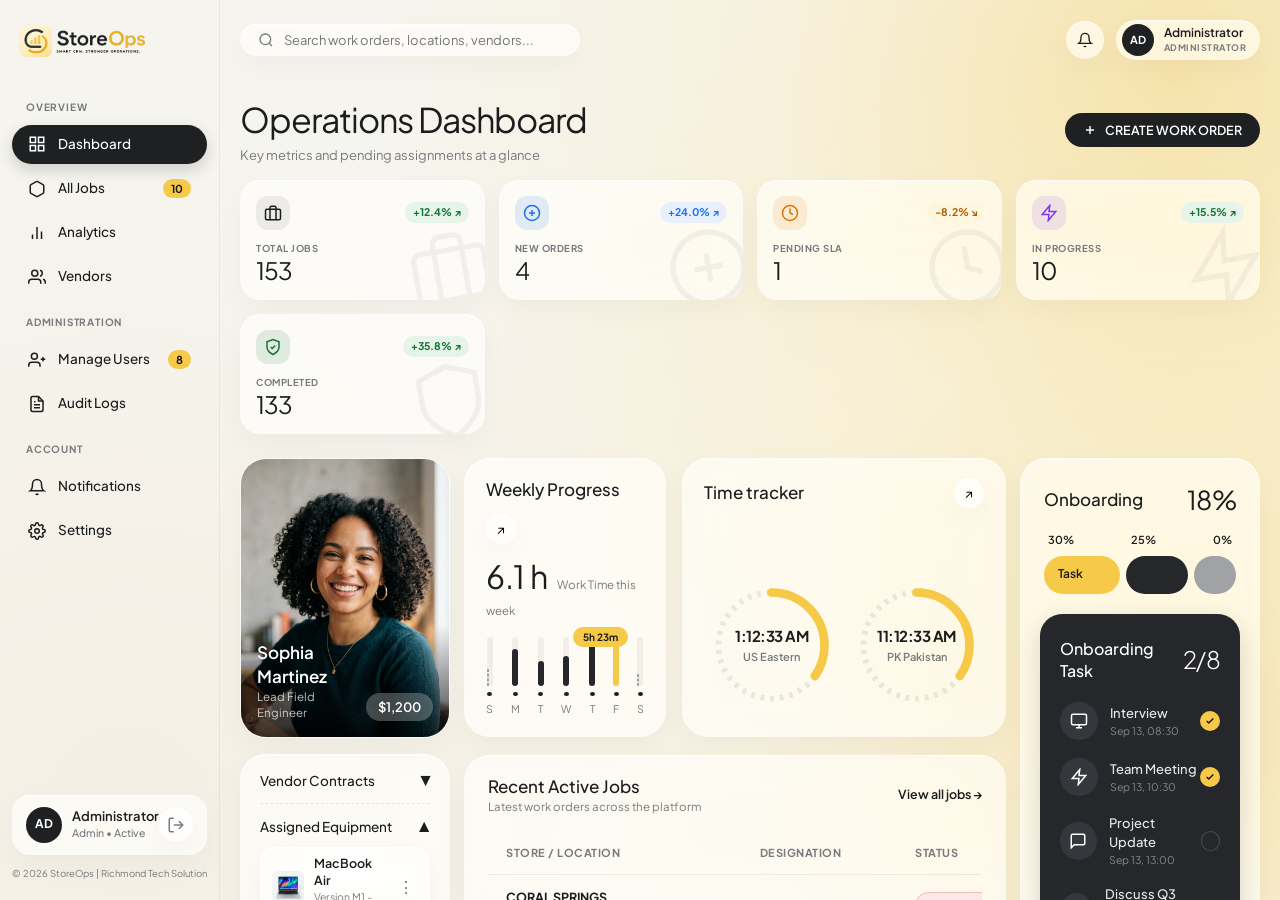
==== commit d0d62ced: "Modularize JavaScript codebase into page-specific scripts" ====
--- a/index.html
+++ b/index.html
@@ -973,6 +973,7 @@
     <div id="toastContainer" class="toast-container"></div>
 
     <!-- Main JavaScript File -->
-    <script src="js/app.js"></script>
+    <script src="js/common.js"></script>
+    <script src="js/dashboard.js"></script>
   </body>
 </html>
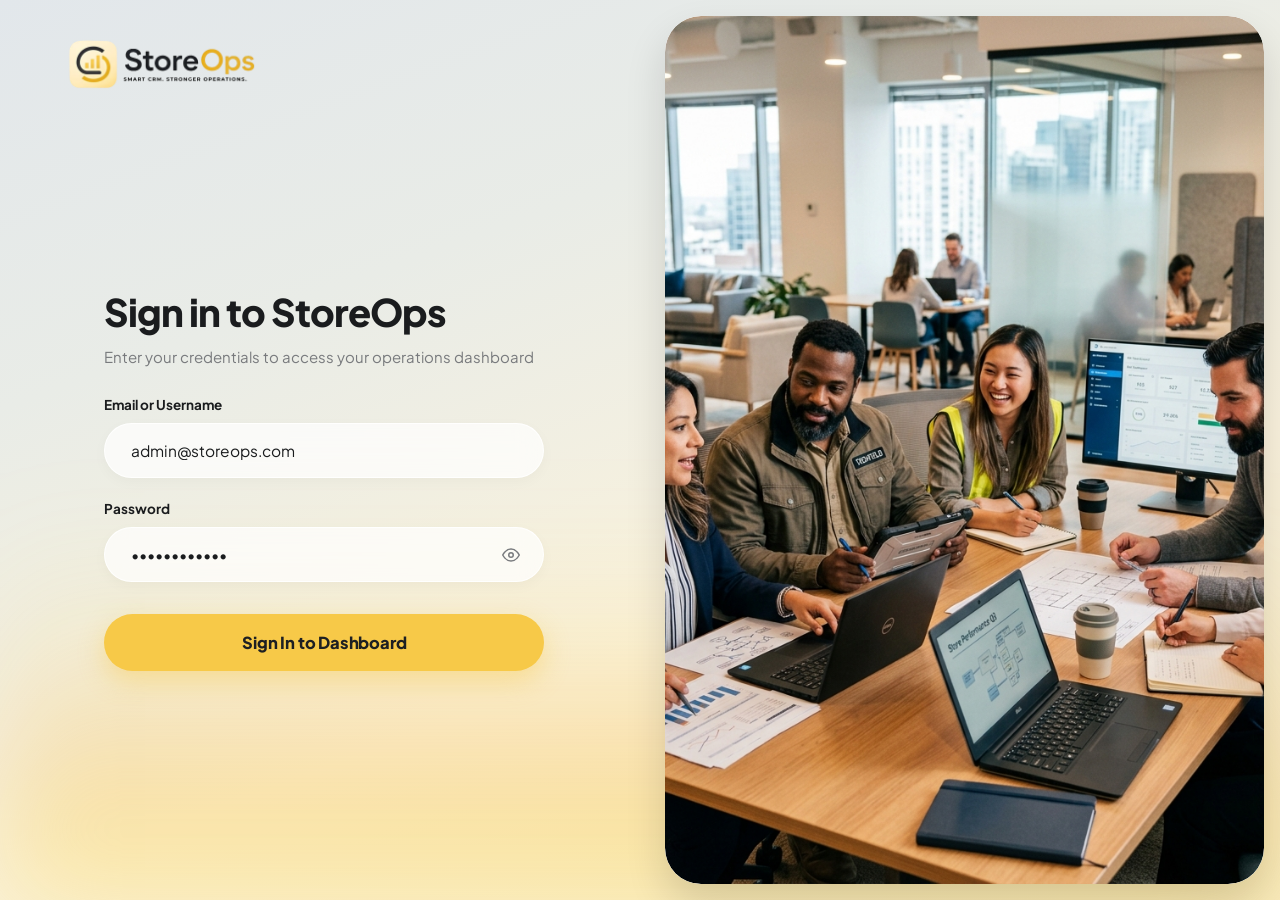
==== commit b60fc7f3: "Swap index.html to Login page and create dashboard.html for Dashboard" ====
--- a/index.html
+++ b/index.html
@@ -3,494 +3,81 @@
   <head>
     <meta charset="UTF-8" />
     <meta name="viewport" content="width=device-width, initial-scale=1.0" />
-    <title>Operations Dashboard - StoreOps CRM</title>
+    <title>Sign In - StoreOps CRM</title>
     <!-- Main CSS Stylesheet -->
     <link rel="stylesheet" href="css/style.css" />
   </head>
-  <body>
-    <!-- Mobile Sidebar Backdrop Overlay -->
-    <div id="sidebarBackdrop" class="sidebar-overlay"></div>
+  <body class="login-body">
+    <!-- Full Width 2-Column Split Screen Login Layout -->
+    <div class="login-wrapper">
+      <!-- Smooth Full-Width Bottom Yellow Ambient Glow Sweep -->
+      <div class="ambient-yellow-glow"></div>
 
-    <!-- Main App Shell Window Container -->
-    <div class="dashboard-container">
-      <!-- LEFT SIDEBAR NAVIGATION PANEL -->
-      <aside class="crm-sidebar">
-        <!-- Top Branding -->
-        <div class="sidebar-header">
-          <a href="index.html" class="sidebar-logo-link">
+      <!-- LEFT COLUMN: Ambient Warm Glow Form Panel -->
+      <div class="login-form-col">
+        <!-- Top Left Branding -->
+        <div class="login-brand-header">
+          <a href="index.html" class="login-brand-link">
             <img
               src="assets/images/storelogo.webp"
               alt="StoreOps Logo"
-              class="sidebar-logo-img"
+              class="login-logo-img"
             />
           </a>
         </div>
 
-        <!-- Navigation Categories -->
-        <nav class="sidebar-nav">
-          <div class="nav-section-title">OVERVIEW</div>
-          <a href="index.html" class="nav-link active" data-view="dashboard">
-            <div class="nav-left-group">
-              <svg
-                width="18"
-                height="18"
-                viewBox="0 0 24 24"
-                fill="none"
-                stroke="currentColor"
-                stroke-width="2"
-              >
-                <rect x="3" y="3" width="7" height="7"></rect>
-                <rect x="14" y="3" width="7" height="7"></rect>
-                <rect x="14" y="14" width="7" height="7"></rect>
-                <rect x="3" y="14" width="7" height="7"></rect>
-              </svg>
-              <span class="nav-label">Dashboard</span>
-            </div>
-          </a>
-
-          <a href="jobs.html" class="nav-link" data-view="jobs">
-            <div class="nav-left-group">
-              <svg
-                width="18"
-                height="18"
-                viewBox="0 0 24 24"
-                fill="none"
-                stroke="currentColor"
-                stroke-width="2"
-              >
-                <path
-                  d="M21 16V8a2 2 0 0 0-1-1.73l-7-4a2 2 0 0 0-2 0l-7 4A2 2 0 0 0 3 8v8a2 2 0 0 0 1 1.73l7 4a2 2 0 0 0 2 0l7-4A2 2 0 0 0 21 16z"
-                ></path>
-              </svg>
-              <span class="nav-label">All Jobs</span>
-            </div>
-            <span class="nav-badge yellow" id="jobsCountBadge">10</span>
-          </a>
-
-          <a href="analytics.html" class="nav-link" data-view="analytics">
-            <div class="nav-left-group">
-              <svg
-                width="18"
-                height="18"
-                viewBox="0 0 24 24"
-                fill="none"
-                stroke="currentColor"
-                stroke-width="2"
-              >
-                <line x1="18" y1="20" x2="18" y2="10"></line>
-                <line x1="12" y1="20" x2="12" y2="4"></line>
-                <line x1="6" y1="20" x2="6" y2="14"></line>
-              </svg>
-              <span class="nav-label">Analytics</span>
-            </div>
-          </a>
-
-          <a href="vendors.html" class="nav-link" data-view="vendors">
-            <div class="nav-left-group">
-              <svg
-                width="18"
-                height="18"
-                viewBox="0 0 24 24"
-                fill="none"
-                stroke="currentColor"
-                stroke-width="2"
-              >
-                <path d="M17 21v-2a4 4 0 0 0-4-4H5a4 4 0 0 0-4 4v2"></path>
-                <circle cx="9" cy="7" r="4"></circle>
-                <path d="M23 21v-2a4 4 0 0 0-3-3.87"></path>
-                <path d="M16 3.13a4 4 0 0 1 0 7.75"></path>
-              </svg>
-              <span class="nav-label">Vendors</span>
-            </div>
-          </a>
-
-          <div class="nav-section-title">ADMINISTRATION</div>
-          <a href="users.html" class="nav-link" data-view="users">
-            <div class="nav-left-group">
-              <svg
-                width="18"
-                height="18"
-                viewBox="0 0 24 24"
-                fill="none"
-                stroke="currentColor"
-                stroke-width="2"
-              >
-                <path d="M16 21v-2a4 4 0 0 0-4-4H5a4 4 0 0 0-4 4v2"></path>
-                <circle cx="8.5" cy="7" r="4"></circle>
-                <line x1="20" y1="8" x2="20" y2="14"></line>
-                <line x1="23" y1="11" x2="17" y2="11"></line>
-              </svg>
-              <span class="nav-label">Manage Users</span>
-            </div>
-            <span class="nav-badge yellow" id="usersCountBadge">8</span>
-          </a>
-
-          <a href="audit.html" class="nav-link" data-view="audit">
-            <div class="nav-left-group">
-              <svg
-                width="18"
-                height="18"
-                viewBox="0 0 24 24"
-                fill="none"
-                stroke="currentColor"
-                stroke-width="2"
-              >
-                <path
-                  d="M14 2H6a2 2 0 0 0-2 2v16a2 2 0 0 0 2 2h12a2 2 0 0 0 2-2V8z"
-                ></path>
-                <polyline points="14 2 14 8 20 8"></polyline>
-                <line x1="16" y1="13" x2="8" y2="13"></line>
-                <line x1="16" y1="17" x2="8" y2="17"></line>
-                <polyline points="10 9 9 9 8 9"></polyline>
-              </svg>
-              <span class="nav-label">Audit Logs</span>
-            </div>
-          </a>
-
-          <div class="nav-section-title">ACCOUNT</div>
-          <a
-            href="notifications.html"
-            class="nav-link"
-            data-view="notifications"
-          >
-            <div class="nav-left-group">
-              <svg
-                width="18"
-                height="18"
-                viewBox="0 0 24 24"
-                fill="none"
-                stroke="currentColor"
-                stroke-width="2"
-              >
-                <path d="M18 8A6 6 0 0 0 6 8c0 7-3 9-3 9h18s-3-2-3-9"></path>
-                <path d="M13.73 21a2 2 0 0 1-3.46 0"></path>
-              </svg>
-              <span class="nav-label">Notifications</span>
-            </div>
-          </a>
-
-          <a href="#" class="nav-link setting-btn" data-view="settings">
-            <div class="nav-left-group">
-              <svg
-                width="18"
-                height="18"
-                viewBox="0 0 24 24"
-                fill="none"
-                stroke="currentColor"
-                stroke-width="2"
-              >
-                <circle cx="12" cy="12" r="3"></circle>
-                <path
-                  d="M19.4 15a1.65 1.65 0 0 0 .33 1.82l.06.06a2 2 0 0 1 0 2.83 2 2 0 0 1-2.83 0l-.06-.06a1.65 1.65 0 0 0-1.82-.33 1.65 1.65 0 0 0-1 1.51V21a2 2 0 0 1-2 2 2 2 0 0 1-2-2v-.09A1.65 1.65 0 0 0 9 19.4a1.65 1.65 0 0 0-1.82.33l-.06.06a2 2 0 0 1-2.83 0 2 2 0 0 1 0-2.83l.06-.06a1.65 1.65 0 0 0 .33-1.82 1.65 1.65 0 0 0-1.51-1H3a2 2 0 0 1-2-2 2 2 0 0 1 2-2h.09A1.65 1.65 0 0 0 4.6 9a1.65 1.65 0 0 0-.33-1.82l-.06-.06a2 2 0 0 1 0-2.83 2 2 0 0 1 2.83 0l.06.06a1.65 1.65 0 0 0 1.82.33H9a1.65 1.65 0 0 0 1-1.51V3a2 2 0 0 1 2-2 2 2 0 0 1 2 2v.09a1.65 1.65 0 0 0 1 1.51 1.65 1.65 0 0 0 1.82-.33l.06-.06a2 2 0 0 1 2.83 0 2 2 0 0 1 0 2.83l-.06.06a1.65 1.65 0 0 0-.33 1.82V9a1.65 1.65 0 0 0 1.51 1H21a2 2 0 0 1 2 2 2 2 0 0 1-2 2h-.09a1.65 1.65 0 0 0-1.51 1z"
-                ></path>
-              </svg>
-              <span class="nav-label">Settings</span>
-            </div>
-          </a>
-        </nav>
-
-        <!-- Sidebar Footer Active Account Profile & Logout -->
-        <div class="sidebar-footer">
-          <div class="sidebar-user-card">
-            <div class="user-card-info">
-              <div class="user-card-avatar">AD</div>
-              <div class="user-card-details">
-                <span id="sidebarUserName" class="user-card-name"
-                  >Administrator</span
-                >
-                <span id="sidebarUserRole" class="user-card-role"
-                  >Admin • Active</span
-                >
-              </div>
-            </div>
-            <button
-              id="sidebarLogoutBtn"
-              class="logout-btn"
-              title="Logout Account"
-            >
-              <svg
-                width="18"
-                height="18"
-                viewBox="0 0 24 24"
-                fill="none"
-                stroke="currentColor"
-                stroke-width="2"
-              >
-                <path d="M9 21H5a2 2 0 0 1-2-2V5a2 2 0 0 1 2-2h4"></path>
-                <polyline points="16 17 21 12 16 7"></polyline>
-                <line x1="21" y1="12" x2="9" y2="12"></line>
-              </svg>
-            </button>
-          </div>
-
-          <div class="sidebar-copyright">
-            © 2026 StoreOps | Richmond Tech Solution
-          </div>
-        </div>
-      </aside>
-
-      <!-- RIGHT MAIN CRM CONTENT WORKSPACE -->
-      <div class="crm-main-content">
-        <!-- TRANSPARENT STICKY TOP HEADER BAR -->
-        <header class="top-nav-bar">
-          <div class="top-search-group">
-            <button
-              class="icon-btn mobile-menu-toggle"
-              id="sidebarToggleBtn"
-              title="Toggle Navigation Menu"
-            >
-              <svg
-                width="20"
-                height="20"
-                viewBox="0 0 24 24"
-                fill="none"
-                stroke="currentColor"
-                stroke-width="2"
-              >
-                <line x1="3" y1="12" x2="21" y2="12"></line>
-                <line x1="3" y1="6" x2="21" y2="6"></line>
-                <line x1="3" y1="18" x2="21" y2="18"></line>
-              </svg>
-            </button>
-            <div class="top-search-box">
-              <svg
-                width="16"
-                height="16"
-                viewBox="0 0 24 24"
-                fill="none"
-                stroke="currentColor"
-                stroke-width="2"
-              >
-                <circle cx="11" cy="11" r="8"></circle>
-                <line x1="21" y1="21" x2="16.65" y2="16.65"></line>
-              </svg>
-              <input
-                type="text"
-                id="globalSearchInput"
-                placeholder="Search work orders, locations, vendors..."
-                class="search-input"
-              />
-            </div>
-          </div>
-
-          <!-- User Profile Badge & Notifications -->
-          <div class="header-right-actions">
-            <button
-              class="icon-btn"
-              title="Notifications"
-              onclick="window.location.href = 'notifications.html'"
-            >
-              <svg
-                width="16"
-                height="16"
-                viewBox="0 0 24 24"
-                fill="none"
-                stroke="currentColor"
-                stroke-width="2"
-              >
-                <path d="M18 8A6 6 0 0 0 6 8c0 7-3 9-3 9h18s-3-2-3-9"></path>
-                <path d="M13.73 21a2 2 0 0 1-3.46 0"></path>
-              </svg>
-            </button>
-
-            <div class="user-profile-badge">
-              <div class="user-avatar">AD</div>
-              <div class="user-meta">
-                <span id="headerUserName" class="user-name">Administrator</span>
-                <span id="headerUserRole" class="user-role-tag"
-                  >ADMINISTRATOR</span
-                >
-              </div>
-            </div>
-          </div>
-        </header>
-
-        <!-- OPERATIONS DASHBOARD MAIN PAGE WORKSPACE -->
-        <main id="dashboardView">
-          <!-- Welcome Greeting & Title Section -->
-          <section class="hero-metrics-section">
-            <div class="hero-header-row">
-              <div>
-                <h1 class="hero-title">Operations Dashboard</h1>
-                <p class="hero-subtitle">
-                  Key metrics and pending assignments at a glance
-                </p>
-              </div>
-              <button
-                class="crm-btn-primary main-create-btn"
-                onclick="openCRMModal('job')"
-              >
-                <svg
-                  width="14"
-                  height="14"
-                  viewBox="0 0 24 24"
-                  fill="none"
-                  stroke="currentColor"
-                  stroke-width="2.5"
-                >
-                  <line x1="12" y1="5" x2="12" y2="19"></line>
-                  <line x1="5" y1="12" x2="19" y2="12"></line>
-                </svg>
-                CREATE WORK ORDER
-              </button>
+        <!-- Perfectly Centered Form Block -->
+        <div class="login-form-center-wrapper">
+          <div class="login-form-container">
+            <!-- Hero Form Titles -->
+            <div class="login-title-box">
+              <h1 class="login-title">Sign in to StoreOps</h1>
+              <p class="login-subtitle">
+                Enter your credentials to access your operations dashboard
+              </p>
             </div>
 
-            <!-- 5 Rich Summary KPI Cards with Trend Badges & Faint SVG Watermark Backgrounds -->
-            <div class="storeops-kpi-row">
-              <!-- Card 1: Total Jobs -->
-              <div class="kpi-card">
-                <div class="kpi-top-row">
-                  <div class="kpi-icon-box">
-                    <svg
-                      width="18"
-                      height="18"
-                      viewBox="0 0 24 24"
-                      fill="none"
-                      stroke="currentColor"
-                      stroke-width="2"
-                    >
-                      <rect
-                        x="2"
-                        y="7"
-                        width="20"
-                        height="14"
-                        rx="2"
-                        ry="2"
-                      ></rect>
-                      <path
-                        d="M16 21V5a2 2 0 0 0-2-2h-4a2 2 0 0 0-2 2v16"
-                      ></path>
-                    </svg>
-                  </div>
-                  <span class="kpi-trend-pill up">+12.4% ↗</span>
+            <!-- Authentication Form -->
+            <form id="storeopsLoginForm" class="login-form">
+              <!-- Username / Email Field -->
+              <div class="form-input-group">
+                <label for="loginEmail" class="form-input-label"
+                  >Email or Username</label
+                >
+                <div class="input-pill-wrapper">
+                  <input
+                    type="email"
+                    id="loginEmail"
+                    class="input-pill"
+                    placeholder="admin@storeops.com"
+                    required
+                    value="admin@storeops.com"
+                  />
                 </div>
-                <div class="kpi-bottom-content">
-                  <span class="kpi-card-title">TOTAL JOBS</span>
-                  <span id="kpiTotalJobs" class="kpi-card-number">153</span>
-                </div>
-                <svg
-                  class="kpi-watermark-bg"
-                  viewBox="0 0 24 24"
-                  fill="none"
-                  stroke="currentColor"
-                  stroke-width="1.5"
-                >
-                  <rect x="2" y="7" width="20" height="14" rx="2" ry="2"></rect>
-                  <path d="M16 21V5a2 2 0 0 0-2-2h-4a2 2 0 0 0-2 2v16"></path>
-                </svg>
               </div>
 
-              <!-- Card 2: New -->
-              <div class="kpi-card">
-                <div class="kpi-top-row">
-                  <div class="kpi-icon-box blue">
+              <!-- Password Field with Toggle Eye Icon -->
+              <div class="form-input-group">
+                <label for="loginPassword" class="form-input-label"
+                  >Password</label
+                >
+                <div class="input-pill-wrapper password-pill-wrapper">
+                  <input
+                    type="password"
+                    id="loginPassword"
+                    class="input-pill"
+                    placeholder="••••••••••••"
+                    required
+                    value="storeops2026"
+                  />
+                  <button
+                    type="button"
+                    id="passwordToggleBtn"
+                    class="password-eye-btn"
+                    title="Toggle password visibility"
+                  >
                     <svg
-                      width="18"
-                      height="18"
-                      viewBox="0 0 24 24"
-                      fill="none"
-                      stroke="currentColor"
-                      stroke-width="2"
-                    >
-                      <circle cx="12" cy="12" r="10"></circle>
-                      <line x1="12" y1="8" x2="12" y2="16"></line>
-                      <line x1="8" y1="12" x2="16" y2="12"></line>
-                    </svg>
-                  </div>
-                  <span class="kpi-trend-pill blue">+24.0% ↗</span>
-                </div>
-                <div class="kpi-bottom-content">
-                  <span class="kpi-card-title">NEW ORDERS</span>
-                  <span id="kpiNewJobs" class="kpi-card-number">4</span>
-                </div>
-                <svg
-                  class="kpi-watermark-bg"
-                  viewBox="0 0 24 24"
-                  fill="none"
-                  stroke="currentColor"
-                  stroke-width="1.5"
-                >
-                  <circle cx="12" cy="12" r="10"></circle>
-                  <line x1="12" y1="8" x2="12" y2="16"></line>
-                  <line x1="8" y1="12" x2="16" y2="12"></line>
-                </svg>
-              </div>
-
-              <!-- Card 3: Pending -->
-              <div class="kpi-card">
-                <div class="kpi-top-row">
-                  <div class="kpi-icon-box amber">
-                    <svg
-                      width="18"
-                      height="18"
-                      viewBox="0 0 24 24"
-                      fill="none"
-                      stroke="currentColor"
-                      stroke-width="2"
-                    >
-                      <circle cx="12" cy="12" r="10"></circle>
-                      <polyline points="12 6 12 12 16 14"></polyline>
-                    </svg>
-                  </div>
-                  <span class="kpi-trend-pill down">-8.2% ↘</span>
-                </div>
-                <div class="kpi-bottom-content">
-                  <span class="kpi-card-title">PENDING SLA</span>
-                  <span id="kpiPendingJobs" class="kpi-card-number">1</span>
-                </div>
-                <svg
-                  class="kpi-watermark-bg"
-                  viewBox="0 0 24 24"
-                  fill="none"
-                  stroke="currentColor"
-                  stroke-width="1.5"
-                >
-                  <circle cx="12" cy="12" r="10"></circle>
-                  <polyline points="12 6 12 12 16 14"></polyline>
-                </svg>
-              </div>
-
-              <!-- Card 4: In Progress -->
-              <div class="kpi-card">
-                <div class="kpi-top-row">
-                  <div class="kpi-icon-box purple">
-                    <svg
-                      width="18"
-                      height="18"
-                      viewBox="0 0 24 24"
-                      fill="none"
-                      stroke="currentColor"
-                      stroke-width="2"
-                    >
-                      <polygon
-                        points="13 2 3 14 12 14 11 22 21 10 12 10 13 2"
-                      ></polygon>
-                    </svg>
-                  </div>
-                  <span class="kpi-trend-pill up">+15.5% ↗</span>
-                </div>
-                <div class="kpi-bottom-content">
-                  <span class="kpi-card-title">IN PROGRESS</span>
-                  <span id="kpiProgressJobs" class="kpi-card-number">10</span>
-                </div>
-                <svg
-                  class="kpi-watermark-bg"
-                  viewBox="0 0 24 24"
-                  fill="none"
-                  stroke="currentColor"
-                  stroke-width="1.5"
-                >
-                  <polygon
-                    points="13 2 3 14 12 14 11 22 21 10 12 10 13 2"
-                  ></polygon>
-                </svg>
-              </div>
-
-              <!-- Card 5: Done -->
-              <div class="kpi-card highlight-green">
-                <div class="kpi-top-row">
-                  <div class="kpi-icon-box green">
-                    <svg
+                      id="eyeIcon"
                       width="18"
                       height="18"
                       viewBox="0 0 24 24"
@@ -499,473 +86,37 @@
                       stroke-width="2"
                     >
                       <path
-                        d="M12 22s8-4 8-10V5l-8-3-8 3v7c0 6 8 10 8 10z"
+                        d="M1 12s4-8 11-8 11 8 11 8-4 8-11 8-11-8-11-8z"
                       ></path>
-                      <polyline points="9 12 11 14 15 10"></polyline>
+                      <circle cx="12" cy="12" r="3"></circle>
                     </svg>
-                  </div>
-                  <span class="kpi-trend-pill up">+35.8% ↗</span>
-                </div>
-                <div class="kpi-bottom-content">
-                  <span class="kpi-card-title">COMPLETED</span>
-                  <span id="kpiDoneJobs" class="kpi-card-number">133</span>
-                </div>
-                <svg
-                  class="kpi-watermark-bg"
-                  viewBox="0 0 24 24"
-                  fill="none"
-                  stroke="currentColor"
-                  stroke-width="1.5"
-                >
-                  <path d="M12 22s8-4 8-10V5l-8-3-8 3v7c0 6 8 10 8 10z"></path>
-                </svg>
-              </div>
-            </div>
-          </section>
-
-          <!-- Main 3-Column Dashboard Layout -->
-          <div class="dashboard-grid">
-            <!-- COLUMN 1: Profile & Accordion Menu -->
-            <section class="left-col">
-              <!-- Team Member Hero Portrait Card -->
-              <div class="profile-card">
-                <img
-                  src="assets/images/avatar.png"
-                  alt="Sophia Martinez"
-                  class="profile-img"
-                />
-                <div class="profile-overlay">
-                  <div class="profile-info">
-                    <h3 class="profile-name">Sophia Martinez</h3>
-                    <p class="profile-role">Lead Field Engineer</p>
-                  </div>
-                  <div class="profile-badge">$1,200</div>
+                  </button>
                 </div>
               </div>
 
-              <!-- Collapsible Accordion List -->
-              <div class="accordion-card">
-                <div class="accordion-item">
-                  <div class="accordion-header">
-                    <span>Vendor Contracts</span>
-                    <i>▼</i>
-                  </div>
-                  <div class="accordion-content">
-                    <p class="stat-subtext">
-                      Active Vendors: 18 Certified Trades.
-                    </p>
-                  </div>
-                </div>
+              <!-- Yellow Gradient Main Submit Action Button -->
+              <button
+                type="submit"
+                id="loginSubmitBtn"
+                class="login-btn-yellow"
+              >
+                Sign In to Dashboard
+              </button>
+            </form>
+          </div>
+        </div>
+      </div>
 
-                <div class="accordion-item expanded">
-                  <div class="accordion-header">
-                    <span>Assigned Equipment</span>
-                    <i>▲</i>
-                  </div>
-                  <div class="accordion-content">
-                    <div class="device-item">
-                      <img
-                        src="assets/images/macbook_air.png"
-                        alt="MacBook Air"
-                        class="device-img-thumb"
-                      />
-                      <div class="device-details">
-                        <div class="device-name">MacBook Air</div>
-                        <div class="device-spec">Version M1 - Field Ops</div>
-                      </div>
-                      <button class="more-btn">⋮</button>
-                    </div>
-                  </div>
-                </div>
-
-                <div class="accordion-item">
-                  <div class="accordion-header">
-                    <span>Payment Summary</span>
-                    <i>▼</i>
-                  </div>
-                  <div class="accordion-content">
-                    <p class="stat-subtext">
-                      Completed Work Invoices: $42,500.
-                    </p>
-                  </div>
-                </div>
-              </div>
-            </section>
-
-            <!-- COLUMN 2: Weekly Progress & Dual Circular Dotted Clocks -->
-            <section class="middle-col">
-              <!-- Top Split Cards -->
-              <div class="middle-top-row">
-                <!-- Progress Chart -->
-                <div class="dash-card">
-                  <div class="card-header">
-                    <h2 class="card-title">Weekly Progress</h2>
-                    <button class="arrow-circle-btn">↗</button>
-                  </div>
-                  <div>
-                    <span class="big-stat-val">6.1 h</span>
-                    <span class="stat-subtext">Work Time this week</span>
-                  </div>
-                  <div class="chart-container">
-                    <div class="floating-tooltip-pill">5h 23m</div>
-                    <div class="bars-wrapper">
-                      <div class="bar-col">
-                        <div class="bar-track">
-                          <div class="bar-fill dashed bar-fill-35"></div>
-                        </div>
-                        <div class="bar-dot"></div>
-                        <span class="bar-day-label">S</span>
-                      </div>
-                      <div class="bar-col">
-                        <div class="bar-track">
-                          <div class="bar-fill bar-fill-75"></div>
-                        </div>
-                        <div class="bar-dot"></div>
-                        <span class="bar-day-label">M</span>
-                      </div>
-                      <div class="bar-col">
-                        <div class="bar-track">
-                          <div class="bar-fill bar-fill-50"></div>
-                        </div>
-                        <div class="bar-dot"></div>
-                        <span class="bar-day-label">T</span>
-                      </div>
-                      <div class="bar-col">
-                        <div class="bar-track">
-                          <div class="bar-fill bar-fill-60"></div>
-                        </div>
-                        <div class="bar-dot"></div>
-                        <span class="bar-day-label">W</span>
-                      </div>
-                      <div class="bar-col">
-                        <div class="bar-track">
-                          <div class="bar-fill bar-fill-85"></div>
-                        </div>
-                        <div class="bar-dot"></div>
-                        <span class="bar-day-label">T</span>
-                      </div>
-                      <div class="bar-col">
-                        <div class="bar-track">
-                          <div class="bar-fill highlight bar-fill-95"></div>
-                        </div>
-                        <div class="bar-dot"></div>
-                        <span class="bar-day-label">F</span>
-                      </div>
-                      <div class="bar-col">
-                        <div class="bar-track">
-                          <div class="bar-fill dashed bar-fill-25"></div>
-                        </div>
-                        <div class="bar-dot"></div>
-                        <span class="bar-day-label">S</span>
-                      </div>
-                    </div>
-                  </div>
-                </div>
-
-                <!-- Time tracker Card with 2 DUAL CIRCULAR DOTTED DIAL CLOCKS -->
-                <div class="dash-card time-tracker-card">
-                  <div class="card-header">
-                    <h2 class="card-title">Time tracker</h2>
-                    <button class="arrow-circle-btn">↗</button>
-                  </div>
-
-                  <div class="circular-clocks-row">
-                    <div class="clock-dial-item">
-                      <div class="timer-display-box">
-                        <svg class="radial-timer-svg" viewBox="0 0 140 140">
-                          <circle
-                            class="timer-circle-bg"
-                            cx="70"
-                            cy="70"
-                            r="55"
-                          ></circle>
-                          <circle
-                            class="timer-circle-progress"
-                            cx="70"
-                            cy="70"
-                            r="55"
-                          ></circle>
-                        </svg>
-                        <div class="timer-center-info">
-                          <div id="usTimeDigits" class="timer-digits">
-                            07:25 PM
-                          </div>
-                          <div class="timer-sublabel">US Eastern</div>
-                        </div>
-                      </div>
-                    </div>
-
-                    <div class="clock-dial-item">
-                      <div class="timer-display-box">
-                        <svg class="radial-timer-svg" viewBox="0 0 140 140">
-                          <circle
-                            class="timer-circle-bg"
-                            cx="70"
-                            cy="70"
-                            r="55"
-                          ></circle>
-                          <circle
-                            class="timer-circle-progress"
-                            cx="70"
-                            cy="70"
-                            r="55"
-                          ></circle>
-                        </svg>
-                        <div class="timer-center-info">
-                          <div id="pkTimeDigits" class="timer-digits">
-                            04:25 AM
-                          </div>
-                          <div class="timer-sublabel">PK Pakistan</div>
-                        </div>
-                      </div>
-                    </div>
-                  </div>
-                </div>
-              </div>
-
-              <!-- Recent Active Jobs Table Container -->
-              <div class="jobs-table-card">
-                <div class="table-card-header">
-                  <div>
-                    <h2 class="card-title">Recent Active Jobs</h2>
-                    <p class="stat-subtext">
-                      Latest work orders across the platform
-                    </p>
-                  </div>
-                  <a href="jobs.html" class="view-all-link">View all jobs →</a>
-                </div>
-
-                <div class="table-responsive">
-                  <table class="crm-table">
-                    <thead>
-                      <tr>
-                        <th>STORE / LOCATION</th>
-                        <th>DESIGNATION</th>
-                        <th>STATUS</th>
-                        <th>URGENCY</th>
-                      </tr>
-                    </thead>
-                    <tbody id="activeJobsTableBody">
-                      <!-- Dashboard Jobs Table Rows -->
-                    </tbody>
-                  </table>
-                </div>
-              </div>
-            </section>
-
-            <!-- COLUMN 3: Unified Outer Single Container Card -->
-            <section class="right-col">
-              <div class="right-unified-card">
-                <div class="onboarding-overview-section">
-                  <div class="overview-header">
-                    <h2 class="card-title">Onboarding</h2>
-                    <span class="percent-large">18%</span>
-                  </div>
-
-                  <div class="progress-metrics-row">
-                    <span>30%</span>
-                    <span>25%</span>
-                    <span>0%</span>
-                  </div>
-
-                  <div class="multi-color-bar">
-                    <div class="segment-pill yellow">Task</div>
-                    <div class="segment-pill dark"></div>
-                    <div class="segment-pill gray"></div>
-                  </div>
-                </div>
-
-                <div class="dark-task-panel">
-                  <div class="dark-panel-header">
-                    <h2 class="panel-title">Onboarding Task</h2>
-                    <span id="taskCounterBadge" class="task-count-badge"
-                      >2/8</span
-                    >
-                  </div>
-
-                  <div class="tasks-list">
-                    <div class="task-item-row">
-                      <div class="task-left-info">
-                        <div class="task-icon-circle">
-                          <svg
-                            width="18"
-                            height="18"
-                            viewBox="0 0 24 24"
-                            fill="none"
-                            stroke="currentColor"
-                            stroke-width="2"
-                          >
-                            <rect
-                              x="2"
-                              y="3"
-                              width="20"
-                              height="14"
-                              rx="2"
-                              ry="2"
-                            ></rect>
-                            <line x1="8" y1="21" x2="16" y2="21"></line>
-                            <line x1="12" y1="17" x2="12" y2="21"></line>
-                          </svg>
-                        </div>
-                        <div>
-                          <div class="task-item-name">Interview</div>
-                          <div class="task-item-time">Sep 13, 08:30</div>
-                        </div>
-                      </div>
-                      <button class="task-check-btn checked">
-                        <svg
-                          width="10"
-                          height="10"
-                          viewBox="0 0 24 24"
-                          fill="none"
-                          stroke="currentColor"
-                          stroke-width="3.5"
-                        >
-                          <polyline points="20 6 9 17 4 12"></polyline>
-                        </svg>
-                      </button>
-                    </div>
-
-                    <div class="task-item-row">
-                      <div class="task-left-info">
-                        <div class="task-icon-circle">
-                          <svg
-                            width="18"
-                            height="18"
-                            viewBox="0 0 24 24"
-                            fill="none"
-                            stroke="currentColor"
-                            stroke-width="2"
-                          >
-                            <polygon
-                              points="13 2 3 14 12 14 11 22 21 10 12 10 13 2"
-                            ></polygon>
-                          </svg>
-                        </div>
-                        <div>
-                          <div class="task-item-name">Team Meeting</div>
-                          <div class="task-item-time">Sep 13, 10:30</div>
-                        </div>
-                      </div>
-                      <button class="task-check-btn checked">
-                        <svg
-                          width="10"
-                          height="10"
-                          viewBox="0 0 24 24"
-                          fill="none"
-                          stroke="currentColor"
-                          stroke-width="3.5"
-                        >
-                          <polyline points="20 6 9 17 4 12"></polyline>
-                        </svg>
-                      </button>
-                    </div>
-
-                    <div class="task-item-row">
-                      <div class="task-left-info">
-                        <div class="task-icon-circle">
-                          <svg
-                            width="18"
-                            height="18"
-                            viewBox="0 0 24 24"
-                            fill="none"
-                            stroke="currentColor"
-                            stroke-width="2"
-                          >
-                            <path
-                              d="M21 15a2 2 0 0 1-2 2H7l-4 4V5a2 2 0 0 1 2-2h14a2 2 0 0 1 2 2z"
-                            ></path>
-                          </svg>
-                        </div>
-                        <div>
-                          <div class="task-item-name">Project Update</div>
-                          <div class="task-item-time">Sep 13, 13:00</div>
-                        </div>
-                      </div>
-                      <button class="task-check-btn unchecked"></button>
-                    </div>
-
-                    <div class="task-item-row">
-                      <div class="task-left-info">
-                        <div class="task-icon-circle">
-                          <svg
-                            width="18"
-                            height="18"
-                            viewBox="0 0 24 24"
-                            fill="none"
-                            stroke="currentColor"
-                            stroke-width="2"
-                          >
-                            <path d="M12 20h9"></path>
-                            <path
-                              d="M16.5 3.5a2.121 2.121 0 0 1 3 3L7 19l-4 1 1-4L16.5 3.5z"
-                            ></path>
-                          </svg>
-                        </div>
-                        <div>
-                          <div class="task-item-name">Discuss Q3 Goals</div>
-                          <div class="task-item-time">Sep 13, 14:45</div>
-                        </div>
-                      </div>
-                      <button class="task-check-btn unchecked"></button>
-                    </div>
-
-                    <div class="task-item-row">
-                      <div class="task-left-info">
-                        <div class="task-icon-circle">
-                          <svg
-                            width="18"
-                            height="18"
-                            viewBox="0 0 24 24"
-                            fill="none"
-                            stroke="currentColor"
-                            stroke-width="2"
-                          >
-                            <path
-                              d="M10 13a5 5 0 0 0 7.54.54l3-3a5 5 0 0 0-7.07-7.07l-1.72 1.71"
-                            ></path>
-                            <path
-                              d="M14 11a5 5 0 0 0-7.54-.54l-3 3a5 5 0 0 0 7.07 7.07l1.71-1.71"
-                            ></path>
-                          </svg>
-                        </div>
-                        <div>
-                          <div class="task-item-name">HR Policy Review</div>
-                          <div class="task-item-time">Sep 13, 16:30</div>
-                        </div>
-                      </div>
-                      <button class="task-check-btn unchecked"></button>
-                    </div>
-                  </div>
-                </div>
-              </div>
-            </section>
-          </div>
-        </main>
-      </div>
-    </div>
-
-    <!-- Dynamic CRM Quick Action Modal -->
-    <div id="crmModalBackdrop" class="modal-backdrop">
-      <div class="modal-content">
-        <div class="modal-header">
-          <h3 id="modalTitle" class="modal-title">Create New Work Order</h3>
-          <span id="closeModalBtn" class="modal-close-btn">&times;</span>
+      <!-- RIGHT COLUMN: Pure Hero Visual Showcase Panel -->
+      <div class="login-hero-col">
+        <div class="hero-card-container">
+          <!-- Pure High-Res Showcase Image -->
+          <img
+            src="assets/images/login_hero.jpg"
+            alt="StoreOps Field Operations Team"
+            class="hero-bg-img"
+          />
         </div>
-        <form id="crmModalForm">
-          <div class="modal-body" id="modalDynamicFields">
-            <!-- Dynamic Input Fields Rendered via JS -->
-          </div>
-          <div class="modal-footer">
-            <button
-              type="submit"
-              id="modalSubmitBtn"
-              class="btn-primary-action"
-            >
-              Save Entry
-            </button>
-          </div>
-        </form>
       </div>
     </div>
 
@@ -974,6 +125,6 @@
 
     <!-- Main JavaScript File -->
     <script src="js/common.js"></script>
-    <script src="js/dashboard.js"></script>
+    <script src="js/login.js"></script>
   </body>
 </html>
